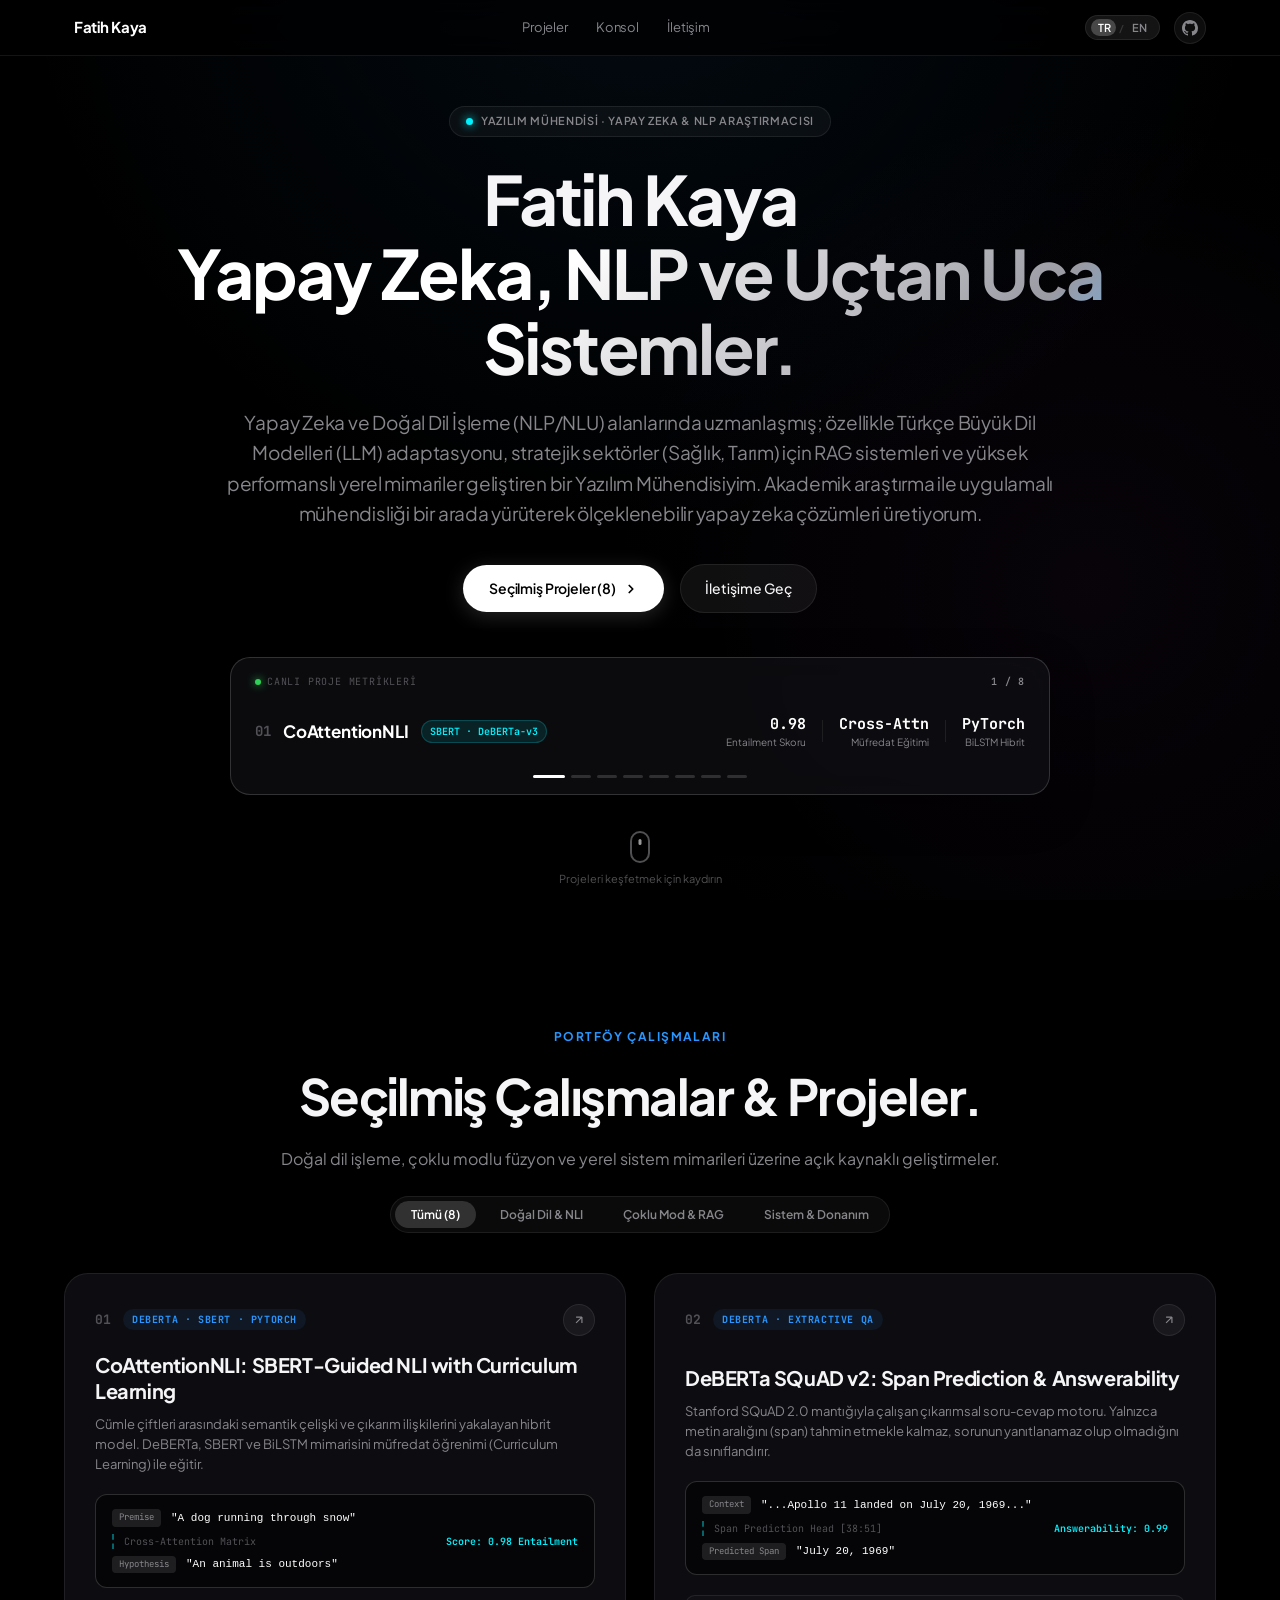
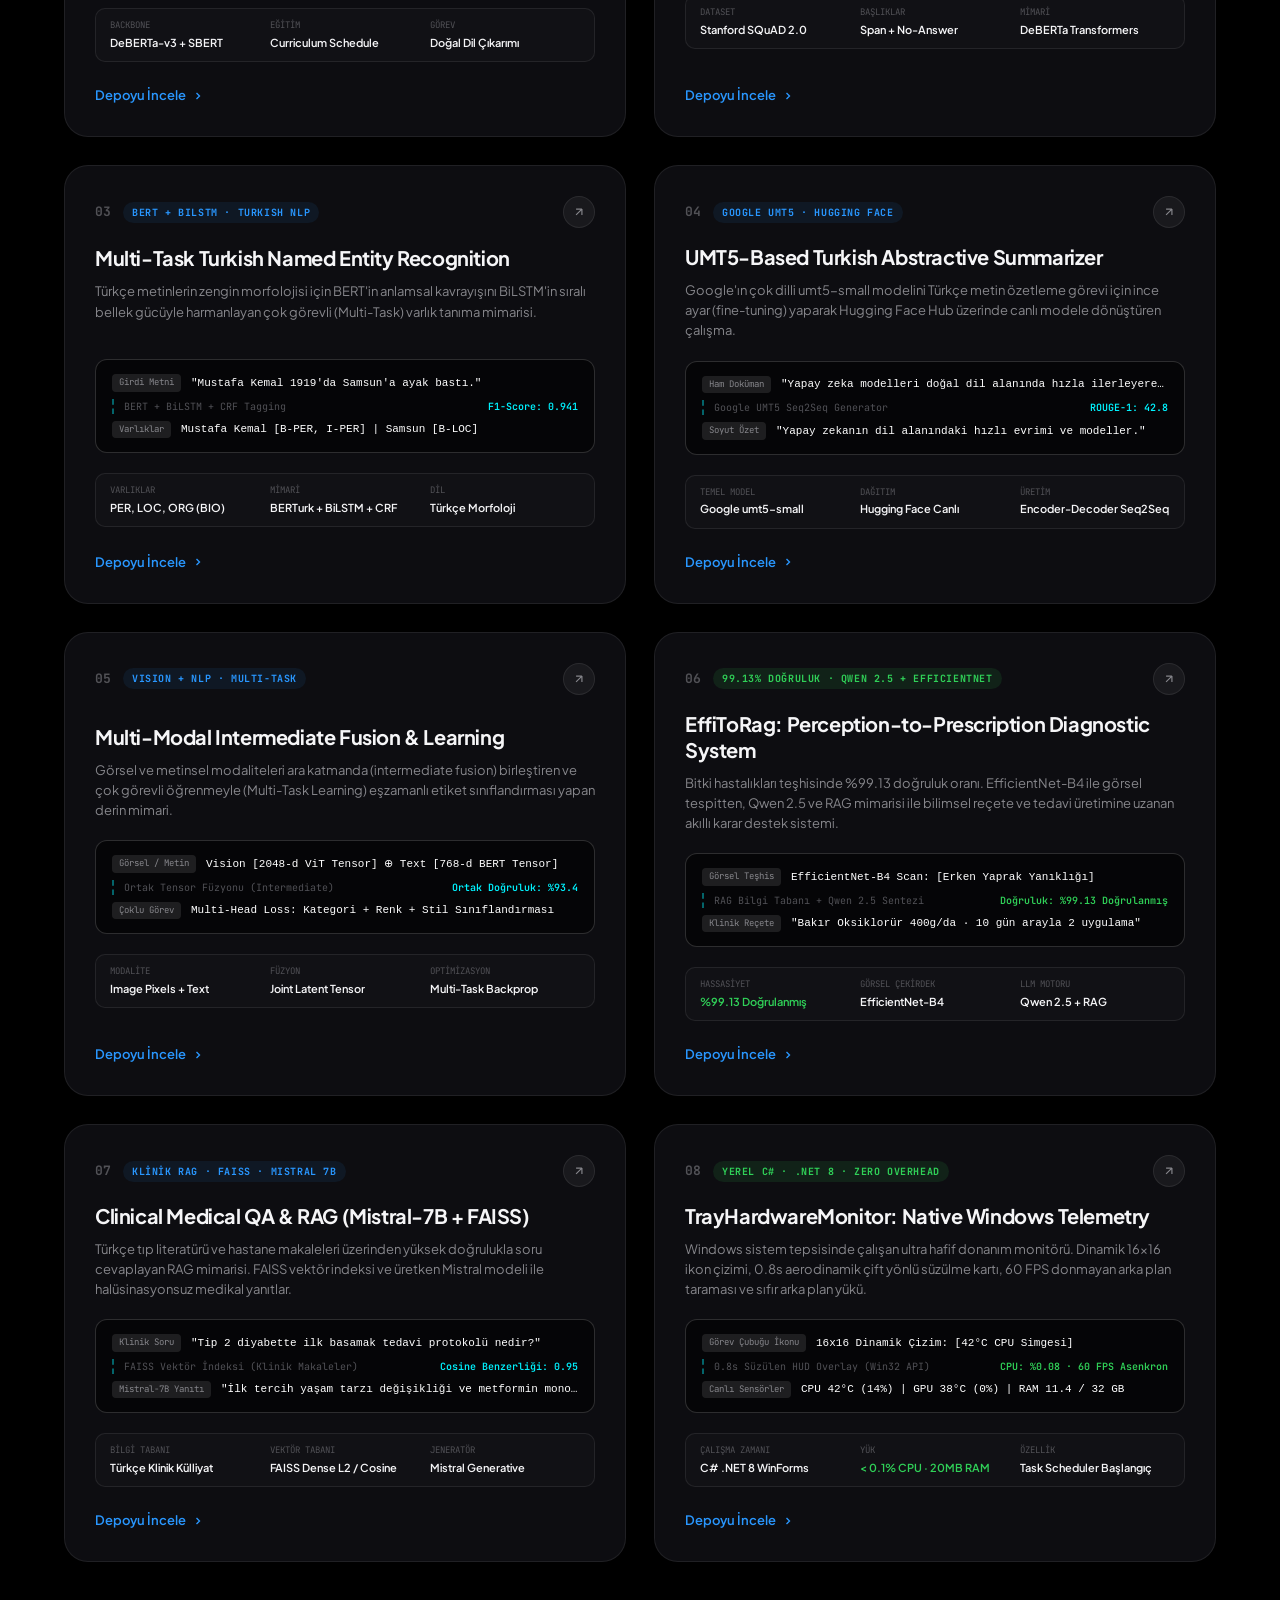
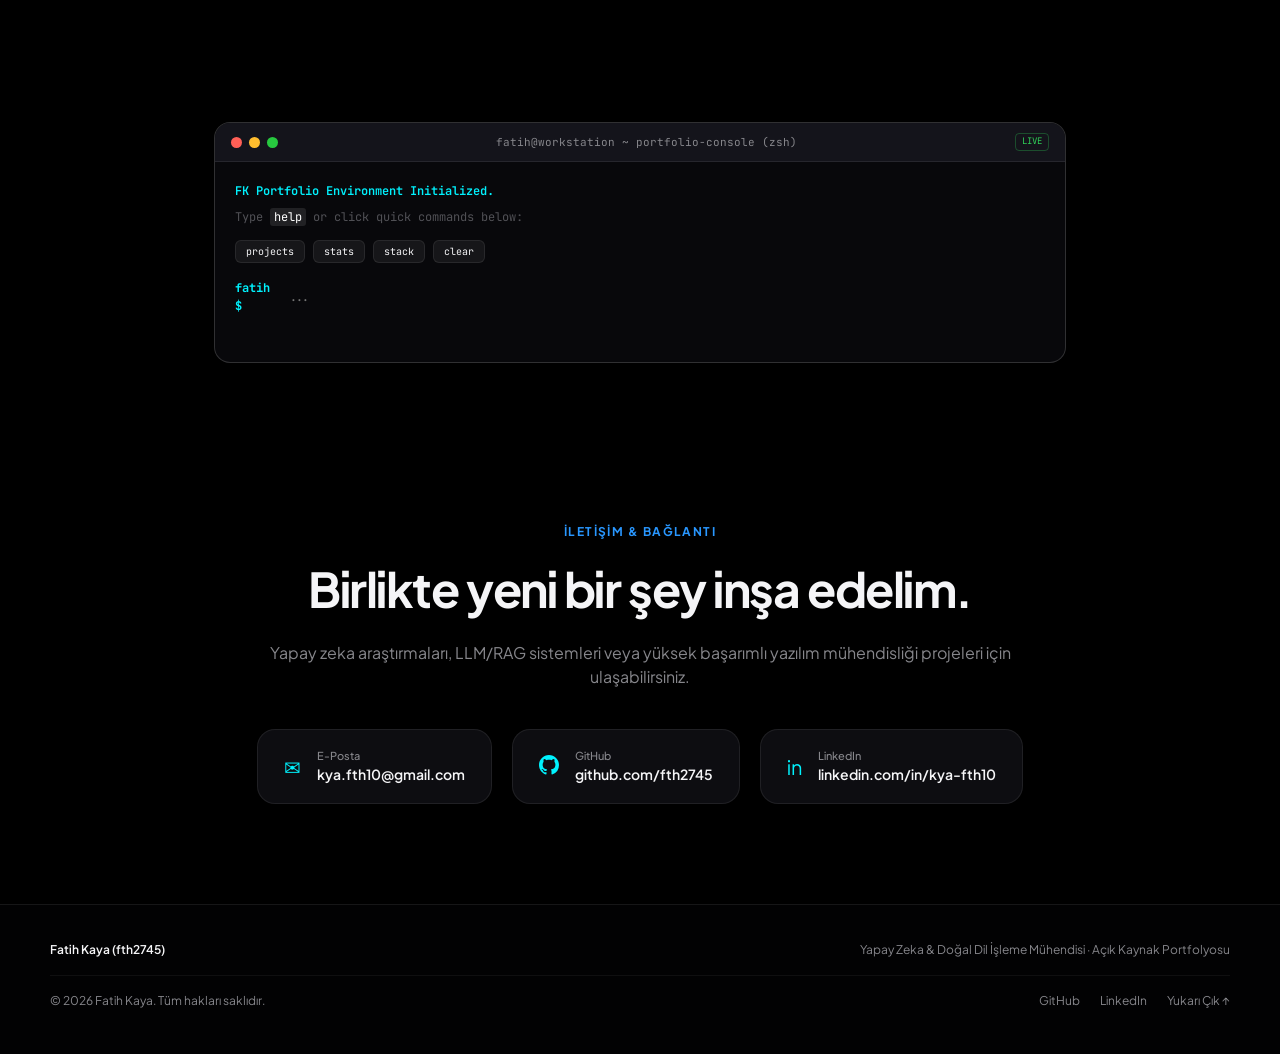
==== index.html @ 244fda17 "Refine portfolio: CV-based biography intro, pure-fade metrics ticker, remove layers and philosophy s" ====
<!DOCTYPE html>
<html lang="tr" data-lang="tr">
<head>
  <meta charset="UTF-8">
  <meta name="viewport" content="width=device-width, initial-scale=1.0">
  <title>Fatih Kaya | AI & NLP Software Engineer</title>
  <meta name="description" content="Personal portfolio of Fatih Kaya (fth2745) - Software Engineer specialized in AI, NLP, LLM adaptation, RAG systems and Native Telemetry.">
  
  <!-- Theming -->
  <meta name="theme-color" content="#000000">
  <meta name="apple-mobile-web-app-capable" content="yes">
  <meta name="apple-mobile-web-app-status-bar-style" content="black-translucent">
  
  <!-- Fonts -->
  <link rel="preconnect" href="https://fonts.googleapis.com">
  <link rel="preconnect" href="https://fonts.gstatic.com" crossorigin>
  <link href="https://fonts.googleapis.com/css2?family=JetBrains+Mono:wght@400;500;600;700&family=Plus+Jakarta+Sans:wght@300;400;500;600;700;800&display=swap" rel="stylesheet">
  
  <!-- Stylesheet -->
  <link rel="stylesheet" href="style.css">
</head>
<body class="apple-dark">

  <!-- Ambient Glow Canvas -->
  <div class="ambient-glow" id="ambientGlow"></div>

  <!-- Global Navigation -->
  <header class="apple-nav" id="mainNav">
    <div class="nav-container">
      <a href="#hero" class="nav-brand" aria-label="Home">
        <!-- Logo Image with graceful text fallback -->
        <img src="logo.png" alt="FK" class="nav-logo" id="navLogo" onerror="this.style.display='none'">
        <span class="brand-name">Fatih Kaya</span>
      </a>

      <nav class="nav-menu" id="navMenu">
        <a href="#projects" class="nav-link" data-tr="Projeler" data-en="Projects">Projeler</a>
        <a href="#terminal" class="nav-link" data-tr="Konsol" data-en="Console">Konsol</a>
        <a href="#contact" class="nav-link" data-tr="İletişim" data-en="Contact">İletişim</a>
      </nav>

      <div class="nav-actions">
        <!-- Language Switcher -->
        <button class="lang-toggle" id="langToggle" aria-label="Dili Değiştir / Switch Language">
          <span class="lang-opt active" data-value="tr">TR</span>
          <span class="lang-divider">/</span>
          <span class="lang-opt" data-value="en">EN</span>
          <span class="lang-pill" id="langPill"></span>
        </button>

        <!-- GitHub Profile Link -->
        <a href="https://github.com/fth2745" target="_blank" rel="noopener noreferrer" class="nav-gh-btn" aria-label="GitHub Profile">
          <svg class="gh-icon" viewBox="0 0 24 24" fill="currentColor">
            <path d="M12 0C5.37 0 0 5.37 0 12c0 5.31 3.435 9.795 8.205 11.385.6.105.825-.255.825-.57 0-.285-.015-1.23-.015-2.235-3.015.555-3.795-.735-4.035-1.41-.135-.345-.72-1.41-1.23-1.695-.42-.225-1.02-.78-.015-.795.945-.015 1.62.87 1.845 1.23 1.08 1.815 2.805 1.305 3.495.99.105-.78.42-1.305.765-1.605-2.67-.3-5.46-1.335-5.46-5.925 0-1.305.465-2.385 1.23-3.225-.12-.3-.54-1.53.12-3.18 0 0 1.005-.315 3.3 1.23.96-.27 1.98-.405 3-.405s2.04.135 3 .405c2.295-1.56 3.3-1.23 3.3-1.23.66 1.65.24 2.88.12 3.18.765.84 1.23 1.905 1.23 3.225 0 4.605-2.805 5.625-5.475 5.925.435.375.81 1.095.81 2.22 0 1.605-.015 2.895-.015 3.3 0 .315.225.69.825.57A12.02 12.02 0 0024 12c0-6.63-5.37-12-12-12z"/>
          </svg>
        </a>
      </div>
    </div>
  </header>

  <!-- Main Content -->
  <main>
    <!-- HERO SECTION (AUTHENTIC PORTFOLIO INTRO FROM CV) -->
    <section class="hero-section" id="hero">
      <div class="hero-container">
        <div class="hero-badge">
          <span class="badge-dot"></span>
          <span class="badge-text" data-tr="YAZILIM MÜHENDİSİ · YAPAY ZEKA & NLP ARAŞTIRMACISI" data-en="SOFTWARE ENGINEER · AI & NLP RESEARCHER">YAZILIM MÜHENDİSİ · YAPAY ZEKA & NLP ARAŞTIRMACISI</span>
        </div>

        <h1 class="hero-title">
          <span class="hero-line" data-tr="Fatih Kaya" data-en="Fatih Kaya">Fatih Kaya</span>
          <span class="hero-line gradient-text" data-tr="Yapay Zeka, NLP ve Uçtan Uca Sistemler." data-en="AI, NLP & End-to-End Systems.">Yapay Zeka, NLP ve Uçtan Uca Sistemler.</span>
        </h1>

        <p class="hero-subtitle" data-tr="Yapay Zeka ve Doğal Dil İşleme (NLP/NLU) alanlarında uzmanlaşmış; özellikle Türkçe Büyük Dil Modelleri (LLM) adaptasyonu, stratejik sektörler (Sağlık, Tarım) için RAG sistemleri ve yüksek performanslı yerel mimariler geliştiren bir Yazılım Mühendisiyim. Akademik araştırma ile uygulamalı mühendisliği bir arada yürüterek ölçeklenebilir yapay zeka çözümleri üretiyorum." data-en="Software Engineer specializing in Artificial Intelligence and Natural Language Processing (NLP/NLU) — with end-to-end expertise in Turkish LLM adaptation, domain-specific RAG systems (Healthcare, Agriculture), and high-performance native software engineering. Bridging academic research and production architectures.">
          Yapay Zeka ve Doğal Dil İşleme (NLP/NLU) alanlarında uzmanlaşmış; özellikle Türkçe Büyük Dil Modelleri (LLM) adaptasyonu, stratejik sektörler (Sağlık, Tarım) için RAG sistemleri ve yüksek performanslı yerel mimariler geliştiren bir Yazılım Mühendisiyim. Akademik araştırma ile uygulamalı mühendisliği bir arada yürüterek ölçeklenebilir yapay zeka çözümleri üretiyorum.
        </p>

        <div class="hero-cta-group">
          <a href="#projects" class="apple-btn-primary" data-tr="Seçilmiş Projeler (8)" data-en="Selected Projects (8)">
            <span>Seçilmiş Projeler (8)</span>
            <svg class="btn-arrow" viewBox="0 0 16 16" fill="none"><path d="M6 12L10 8L6 4" stroke="currentColor" stroke-width="2" stroke-linecap="round" stroke-linejoin="round"/></svg>
          </a>
          <a href="#contact" class="apple-btn-secondary" data-tr="İletişime Geç" data-en="Get in Touch">
            İletişime Geç
          </a>
        </div>

        <!-- DYNAMIC PROJECT METRICS TICKER (PURE FADE-OUT / FADE-IN TRANSITION) -->
        <div class="hero-ticker-wrapper">
          <div class="ticker-header-label">
            <span class="pulse-indicator"></span>
            <span class="ticker-title-text" data-tr="CANLI PROJE METRİKLERİ" data-en="LIVE PROJECT METRICS">CANLI PROJE METRİKLERİ</span>
            <span class="ticker-counter" id="tickerCounter">1 / 8</span>
          </div>

          <div class="hero-ticker-card" id="heroTickerCard">
            <!-- Dynamic slides rendered via JavaScript with pure fade -->
          </div>

          <!-- Ticker Nav Dots -->
          <div class="ticker-nav-dots" id="tickerNavDots">
            <!-- 8 dots synced -->
          </div>
        </div>

        <div class="scroll-indicator">
          <span class="scroll-mouse">
            <span class="scroll-wheel"></span>
          </span>
          <span class="scroll-hint" data-tr="Projeleri keşfetmek için kaydırın" data-en="Scroll to explore projects">Projeleri keşfetmek için kaydırın</span>
        </div>
      </div>
    </section>

    <!-- CURATED PROJECTS SHOWCASE (STANDARDIZED BENTO GRID WITH PREVIEW BOXES) -->
    <section class="projects-section" id="projects">
      <div class="section-header">
        <span class="eyebrow" data-tr="PORTFÖY ÇALIŞMALARI" data-en="PORTFOLIO WORKS">PORTFÖY ÇALIŞMALARI</span>
        <h2 class="section-title" data-tr="Seçilmiş Çalışmalar & Projeler." data-en="Selected Works & Research.">Seçilmiş Çalışmalar & Projeler.</h2>
        <p class="section-desc" data-tr="Doğal dil işleme, çoklu modlu füzyon ve yerel sistem mimarileri üzerine açık kaynaklı geliştirmeler." data-en="Open-source research and engineering across NLP, multimodal fusion, and native systems.">
          Doğal dil işleme, çoklu modlu füzyon ve yerel sistem mimarileri üzerine açık kaynaklı geliştirmeler.
        </p>

        <!-- Category Filters -->
        <div class="project-filters">
          <button class="filter-btn active" data-filter="all" data-tr="Tümü (8)" data-en="All (8)">Tümü (8)</button>
          <button class="filter-btn" data-filter="nlp" data-tr="Doğal Dil & NLI" data-en="NLP & NLI">Doğal Dil & NLI</button>
          <button class="filter-btn" data-filter="multimodal" data-tr="Çoklu Mod & RAG" data-en="Multimodal & RAG">Çoklu Mod & RAG</button>
          <button class="filter-btn" data-filter="systems" data-tr="Sistem & Donanım" data-en="Systems & Hardware">Sistem & Donanım</button>
        </div>
      </div>

      <!-- Uniform 2-Column Bento Grid -->
      <div class="projects-grid" id="projectsGrid">

        <!-- PROJECT 1: CoAttentionNLI -->
        <article class="project-card" data-category="nlp">
          <div class="card-glow"></div>
          <div class="card-top">
            <div class="project-meta">
              <span class="project-index">01</span>
              <span class="project-tag">DEBERTA · SBERT · PYTORCH</span>
            </div>
            <a href="https://github.com/fth2745/NLI-Classification" target="_blank" rel="noopener noreferrer" class="card-gh-link" aria-label="GitHub Repo">
              <svg viewBox="0 0 24 24" fill="none" stroke="currentColor" stroke-width="2"><path d="M7 17L17 7M17 7H7M17 7V17"/></svg>
            </a>
          </div>

          <div class="card-body">
            <h3 class="project-title">CoAttentionNLI: SBERT-Guided NLI with Curriculum Learning</h3>
            <p class="project-summary" data-tr="Cümle çiftleri arasındaki semantik çelişki ve çıkarım ilişkilerini yakalayan hibrit model. DeBERTa, SBERT ve BiLSTM mimarisini müfredat öğrenimi (Curriculum Learning) ile eğitir." data-en="Neural inference system capturing semantic relationships between sentence pairs using hybrid co-attention. Combines DeBERTa, SBERT, and BiLSTM under curriculum learning.">
              Cümle çiftleri arasındaki semantik çelişki ve çıkarım ilişkilerini yakalayan hibrit model. DeBERTa, SBERT ve BiLSTM mimarisini müfredat öğrenimi (Curriculum Learning) ile eğitir.
            </p>

            <!-- Interactive Sample Preview Box -->
            <div class="sample-preview-box">
              <div class="preview-row">
                <span class="p-badge">Premise</span>
                <code class="p-code">"A dog running through snow"</code>
              </div>
              <div class="preview-connection">
                <span class="conn-label">Cross-Attention Matrix</span>
                <span class="conn-score highlight-cyan">Score: 0.98 Entailment</span>
              </div>
              <div class="preview-row">
                <span class="p-badge">Hypothesis</span>
                <code class="p-code">"An animal is outdoors"</code>
              </div>
            </div>

            <div class="card-specs">
              <div class="spec-item"><span class="spec-k">Backbone</span><span class="spec-v">DeBERTa-v3 + SBERT</span></div>
              <div class="spec-item"><span class="spec-k">Eğitim</span><span class="spec-v">Curriculum Schedule</span></div>
              <div class="spec-item"><span class="spec-k">Görev</span><span class="spec-v">Doğal Dil Çıkarımı</span></div>
            </div>
          </div>

          <div class="card-footer">
            <a href="https://github.com/fth2745/NLI-Classification" target="_blank" rel="noopener noreferrer" class="apple-link-btn">
              <span data-tr="Depoyu İncele" data-en="Explore Repository">Depoyu İncele</span>
              <svg viewBox="0 0 16 16" fill="none"><path d="M6 12L10 8L6 4" stroke="currentColor" stroke-width="1.8"/></svg>
            </a>
          </div>
        </article>

        <!-- PROJECT 2: Squad-V2-QA -->
        <article class="project-card" data-category="nlp">
          <div class="card-glow"></div>
          <div class="card-top">
            <div class="project-meta">
              <span class="project-index">02</span>
              <span class="project-tag">DEBERTA · EXTRACTIVE QA</span>
            </div>
            <a href="https://github.com/fth2745/Squad-V2-QA" target="_blank" rel="noopener noreferrer" class="card-gh-link" aria-label="GitHub Repo">
              <svg viewBox="0 0 24 24" fill="none" stroke="currentColor" stroke-width="2"><path d="M7 17L17 7M17 7H7M17 7V17"/></svg>
            </a>
          </div>

          <div class="card-body">
            <h3 class="project-title">DeBERTa SQuAD v2: Span Prediction & Answerability</h3>
            <p class="project-summary" data-tr="Stanford SQuAD 2.0 mantığıyla çalışan çıkarımsal soru-cevap motoru. Yalnızca metin aralığını (span) tahmin etmekle kalmaz, sorunun yanıtlanamaz olup olmadığını da sınıflandırır." data-en="Transformer-based extractive question answering adopting SQuAD v2 logic: dual-head joint prediction of text spans and question answerability.">
              Stanford SQuAD 2.0 mantığıyla çalışan çıkarımsal soru-cevap motoru. Yalnızca metin aralığını (span) tahmin etmekle kalmaz, sorunun yanıtlanamaz olup olmadığını da sınıflandırır.
            </p>

            <!-- Interactive Sample Preview Box -->
            <div class="sample-preview-box">
              <div class="preview-row">
                <span class="p-badge">Context</span>
                <code class="p-code">"...Apollo 11 landed on July 20, 1969..."</code>
              </div>
              <div class="preview-connection">
                <span class="conn-label">Span Prediction Head [38:51]</span>
                <span class="conn-score highlight-cyan">Answerability: 0.99</span>
              </div>
              <div class="preview-row">
                <span class="p-badge">Predicted Span</span>
                <code class="p-code">"July 20, 1969"</code>
              </div>
            </div>

            <div class="card-specs">
              <div class="spec-item"><span class="spec-k">Dataset</span><span class="spec-v">Stanford SQuAD 2.0</span></div>
              <div class="spec-item"><span class="spec-k">Başlıklar</span><span class="spec-v">Span + No-Answer</span></div>
              <div class="spec-item"><span class="spec-k">Mimari</span><span class="spec-v">DeBERTa Transformers</span></div>
            </div>
          </div>

          <div class="card-footer">
            <a href="https://github.com/fth2745/Squad-V2-QA" target="_blank" rel="noopener noreferrer" class="apple-link-btn">
              <span data-tr="Depoyu İncele" data-en="Explore Repository">Depoyu İncele</span>
              <svg viewBox="0 0 16 16" fill="none"><path d="M6 12L10 8L6 4" stroke="currentColor" stroke-width="1.8"/></svg>
            </a>
          </div>
        </article>

        <!-- PROJECT 3: Turkish-NER -->
        <article class="project-card" data-category="nlp">
          <div class="card-glow"></div>
          <div class="card-top">
            <div class="project-meta">
              <span class="project-index">03</span>
              <span class="project-tag">BERT + BILSTM · TURKISH NLP</span>
            </div>
            <a href="https://github.com/fth2745/Turkish-NER" target="_blank" rel="noopener noreferrer" class="card-gh-link" aria-label="GitHub Repo">
              <svg viewBox="0 0 24 24" fill="none" stroke="currentColor" stroke-width="2"><path d="M7 17L17 7M17 7H7M17 7V17"/></svg>
            </a>
          </div>

          <div class="card-body">
            <h3 class="project-title">Multi-Task Turkish Named Entity Recognition</h3>
            <p class="project-summary" data-tr="Türkçe metinlerin zengin morfolojisi için BERT'in anlamsal kavrayışını BiLSTM'in sıralı bellek gücüyle harmanlayan çok görevli (Multi-Task) varlık tanıma mimarisi." data-en="Multi-task Turkish NER framework uniting deep BERT contextual representations with bidirectional LSTM sequential modeling for agglutinative morphology.">
              Türkçe metinlerin zengin morfolojisi için BERT'in anlamsal kavrayışını BiLSTM'in sıralı bellek gücüyle harmanlayan çok görevli (Multi-Task) varlık tanıma mimarisi.
            </p>

            <!-- Interactive Sample Preview Box -->
            <div class="sample-preview-box">
              <div class="preview-row">
                <span class="p-badge">Girdi Metni</span>
                <code class="p-code">"Mustafa Kemal 1919'da Samsun'a ayak bastı."</code>
              </div>
              <div class="preview-connection">
                <span class="conn-label">BERT + BiLSTM + CRF Tagging</span>
                <span class="conn-score highlight-cyan">F1-Score: 0.941</span>
              </div>
              <div class="preview-row">
                <span class="p-badge">Varlıklar</span>
                <code class="p-code">Mustafa Kemal [B-PER, I-PER] | Samsun [B-LOC]</code>
              </div>
            </div>

            <div class="card-specs">
              <div class="spec-item"><span class="spec-k">Varlıklar</span><span class="spec-v">PER, LOC, ORG (BIO)</span></div>
              <div class="spec-item"><span class="spec-k">Mimari</span><span class="spec-v">BERTurk + BiLSTM + CRF</span></div>
              <div class="spec-item"><span class="spec-k">Dil</span><span class="spec-v">Türkçe Morfoloji</span></div>
            </div>
          </div>

          <div class="card-footer">
            <a href="https://github.com/fth2745/Turkish-NER" target="_blank" rel="noopener noreferrer" class="apple-link-btn">
              <span data-tr="Depoyu İncele" data-en="Explore Repository">Depoyu İncele</span>
              <svg viewBox="0 0 16 16" fill="none"><path d="M6 12L10 8L6 4" stroke="currentColor" stroke-width="1.8"/></svg>
            </a>
          </div>
        </article>

        <!-- PROJECT 4: TSummarized-Finish -->
        <article class="project-card" data-category="nlp">
          <div class="card-glow"></div>
          <div class="card-top">
            <div class="project-meta">
              <span class="project-index">04</span>
              <span class="project-tag">GOOGLE UMT5 · HUGGING FACE</span>
            </div>
            <a href="https://github.com/fth2745/TSummarized-Finish" target="_blank" rel="noopener noreferrer" class="card-gh-link" aria-label="GitHub Repo">
              <svg viewBox="0 0 24 24" fill="none" stroke="currentColor" stroke-width="2"><path d="M7 17L17 7M17 7H7M17 7V17"/></svg>
            </a>
          </div>

          <div class="card-body">
            <h3 class="project-title">UMT5-Based Turkish Abstractive Summarizer</h3>
            <p class="project-summary" data-tr="Google'ın çok dilli umt5-small modelini Türkçe metin özetleme görevi için ince ayar (fine-tuning) yaparak Hugging Face Hub üzerinde canlı modele dönüştüren çalışma." data-en="Abstractive text summarization system built on Google's multilingual UMT5-small, fine-tuned specifically on Turkish datasets and deployed on Hugging Face Hub.">
              Google'ın çok dilli umt5-small modelini Türkçe metin özetleme görevi için ince ayar (fine-tuning) yaparak Hugging Face Hub üzerinde canlı modele dönüştüren çalışma.
            </p>

            <!-- Interactive Sample Preview Box -->
            <div class="sample-preview-box">
              <div class="preview-row">
                <span class="p-badge">Ham Doküman</span>
                <code class="p-code">"Yapay zeka modelleri doğal dil alanında hızla ilerleyerek..."</code>
              </div>
              <div class="preview-connection">
                <span class="conn-label">Google UMT5 Seq2Seq Generator</span>
                <span class="conn-score highlight-cyan">ROUGE-1: 42.8</span>
              </div>
              <div class="preview-row">
                <span class="p-badge">Soyut Özet</span>
                <code class="p-code">"Yapay zekanın dil alanındaki hızlı evrimi ve modeller."</code>
              </div>
            </div>

            <div class="card-specs">
              <div class="spec-item"><span class="spec-k">Temel Model</span><span class="spec-v">Google umt5-small</span></div>
              <div class="spec-item"><span class="spec-k">Dağıtım</span><span class="spec-v">Hugging Face Canlı</span></div>
              <div class="spec-item"><span class="spec-k">Üretim</span><span class="spec-v">Encoder-Decoder Seq2Seq</span></div>
            </div>
          </div>

          <div class="card-footer">
            <a href="https://github.com/fth2745/TSummarized-Finish" target="_blank" rel="noopener noreferrer" class="apple-link-btn">
              <span data-tr="Depoyu İncele" data-en="Explore Repository">Depoyu İncele</span>
              <svg viewBox="0 0 16 16" fill="none"><path d="M6 12L10 8L6 4" stroke="currentColor" stroke-width="1.8"/></svg>
            </a>
          </div>
        </article>

        <!-- PROJECT 5: Multi-Modal-Fusion -->
        <article class="project-card" data-category="multimodal">
          <div class="card-glow"></div>
          <div class="card-top">
            <div class="project-meta">
              <span class="project-index">05</span>
              <span class="project-tag">VISION + NLP · MULTI-TASK</span>
            </div>
            <a href="https://github.com/fth2745/Multi-Modal-Fusion" target="_blank" rel="noopener noreferrer" class="card-gh-link" aria-label="GitHub Repo">
              <svg viewBox="0 0 24 24" fill="none" stroke="currentColor" stroke-width="2"><path d="M7 17L17 7M17 7H7M17 7V17"/></svg>
            </a>
          </div>

          <div class="card-body">
            <h3 class="project-title">Multi-Modal Intermediate Fusion & Learning</h3>
            <p class="project-summary" data-tr="Görsel ve metinsel modaliteleri ara katmanda (intermediate fusion) birleştiren ve çok görevli öğrenmeyle (Multi-Task Learning) eşzamanlı etiket sınıflandırması yapan derin mimari." data-en="Deep multimodal framework fusing visual and textual representations at an intermediate layer, achieving joint classification across disparate metadata fields.">
              Görsel ve metinsel modaliteleri ara katmanda (intermediate fusion) birleştiren ve çok görevli öğrenmeyle (Multi-Task Learning) eşzamanlı etiket sınıflandırması yapan derin mimari.
            </p>

            <!-- Interactive Sample Preview Box -->
            <div class="sample-preview-box">
              <div class="preview-row">
                <span class="p-badge">Görsel / Metin</span>
                <code class="p-code">Vision [2048-d ViT Tensor] ⊕ Text [768-d BERT Tensor]</code>
              </div>
              <div class="preview-connection">
                <span class="conn-label">Ortak Tensor Füzyonu (Intermediate)</span>
                <span class="conn-score highlight-cyan">Ortak Doğruluk: %93.4</span>
              </div>
              <div class="preview-row">
                <span class="p-badge">Çoklu Görev</span>
                <code class="p-code">Multi-Head Loss: Kategori + Renk + Stil Sınıflandırması</code>
              </div>
            </div>

            <div class="card-specs">
              <div class="spec-item"><span class="spec-k">Modalite</span><span class="spec-v">Image Pixels + Text</span></div>
              <div class="spec-item"><span class="spec-k">Füzyon</span><span class="spec-v">Joint Latent Tensor</span></div>
              <div class="spec-item"><span class="spec-k">Optimizasyon</span><span class="spec-v">Multi-Task Backprop</span></div>
            </div>
          </div>

          <div class="card-footer">
            <a href="https://github.com/fth2745/Multi-Modal-Fusion" target="_blank" rel="noopener noreferrer" class="apple-link-btn">
              <span data-tr="Depoyu İncele" data-en="Explore Repository">Depoyu İncele</span>
              <svg viewBox="0 0 16 16" fill="none"><path d="M6 12L10 8L6 4" stroke="currentColor" stroke-width="1.8"/></svg>
            </a>
          </div>
        </article>

        <!-- PROJECT 6: EffiToRag -->
        <article class="project-card" data-category="multimodal">
          <div class="card-glow"></div>
          <div class="card-top">
            <div class="project-meta">
              <span class="project-index">06</span>
              <span class="project-tag highlight-green-tag">99.13% DOĞRULUK · QWEN 2.5 + EFFICIENTNET</span>
            </div>
            <a href="https://github.com/fth2745/EffiToRag" target="_blank" rel="noopener noreferrer" class="card-gh-link" aria-label="GitHub Repo">
              <svg viewBox="0 0 24 24" fill="none" stroke="currentColor" stroke-width="2"><path d="M7 17L17 7M17 7H7M17 7V17"/></svg>
            </a>
          </div>

          <div class="card-body">
            <h3 class="project-title">EffiToRag: Perception-to-Prescription Diagnostic System</h3>
            <p class="project-summary" data-tr="Bitki hastalıkları teşhisinde %99.13 doğruluk oranı. EfficientNet-B4 ile görsel tespitten, Qwen 2.5 ve RAG mimarisi ile bilimsel reçete ve tedavi üretimine uzanan akıllı karar destek sistemi." data-en="An end-to-end intelligent decision support system achieving 99.13% diagnostic precision. Bridges EfficientNet-B4 visual diagnostics with Qwen 2.5 RAG treatment synthesis.">
              Bitki hastalıkları teşhisinde %99.13 doğruluk oranı. EfficientNet-B4 ile görsel tespitten, Qwen 2.5 ve RAG mimarisi ile bilimsel reçete ve tedavi üretimine uzanan akıllı karar destek sistemi.
            </p>

            <!-- Interactive Sample Preview Box -->
            <div class="sample-preview-box">
              <div class="preview-row">
                <span class="p-badge">Görsel Teşhis</span>
                <code class="p-code">EfficientNet-B4 Scan: [Erken Yaprak Yanıklığı]</code>
              </div>
              <div class="preview-connection">
                <span class="conn-label">RAG Bilgi Tabanı + Qwen 2.5 Sentezi</span>
                <span class="conn-score highlight-green">Doğruluk: %99.13 Doğrulanmış</span>
              </div>
              <div class="preview-row">
                <span class="p-badge">Klinik Reçete</span>
                <code class="p-code">"Bakır Oksiklorür 400g/da · 10 gün arayla 2 uygulama"</code>
              </div>
            </div>

            <div class="card-specs">
              <div class="spec-item"><span class="spec-k">Hassasiyet</span><span class="spec-v highlight-green">%99.13 Doğrulanmış</span></div>
              <div class="spec-item"><span class="spec-k">Görsel Çekirdek</span><span class="spec-v">EfficientNet-B4</span></div>
              <div class="spec-item"><span class="spec-k">LLM Motoru</span><span class="spec-v">Qwen 2.5 + RAG</span></div>
            </div>
          </div>

          <div class="card-footer">
            <a href="https://github.com/fth2745/EffiToRag" target="_blank" rel="noopener noreferrer" class="apple-link-btn">
              <span data-tr="Depoyu İncele" data-en="Explore Repository">Depoyu İncele</span>
              <svg viewBox="0 0 16 16" fill="none"><path d="M6 12L10 8L6 4" stroke="currentColor" stroke-width="1.8"/></svg>
            </a>
          </div>
        </article>

        <!-- PROJECT 7: Turkish Medical QA & RAG -->
        <article class="project-card" data-category="multimodal">
          <div class="card-glow"></div>
          <div class="card-top">
            <div class="project-meta">
              <span class="project-index">07</span>
              <span class="project-tag">KLİNİK RAG · FAISS · MISTRAL 7B</span>
            </div>
            <a href="https://github.com/fth2745/Turkish-Hospital-Medicals-Articles-With-RAG-Mistral-7B" target="_blank" rel="noopener noreferrer" class="card-gh-link" aria-label="GitHub Repo">
              <svg viewBox="0 0 24 24" fill="none" stroke="currentColor" stroke-width="2"><path d="M7 17L17 7M17 7H7M17 7V17"/></svg>
            </a>
          </div>

          <div class="card-body">
            <h3 class="project-title">Clinical Medical QA & RAG (Mistral-7B + FAISS)</h3>
            <p class="project-summary" data-tr="Türkçe tıp literatürü ve hastane makaleleri üzerinden yüksek doğrulukla soru cevaplayan RAG mimarisi. FAISS vektör indeksi ve üretken Mistral modeli ile halüsinasyonsuz medikal yanıtlar." data-en="Turkish clinical QA chatbot powered by Retrieval-Augmented Generation. Combines FAISS dense indexing across medical corpora with Mistral generative reasoning.">
              Türkçe tıp literatürü ve hastane makaleleri üzerinden yüksek doğrulukla soru cevaplayan RAG mimarisi. FAISS vektör indeksi ve üretken Mistral modeli ile halüsinasyonsuz medikal yanıtlar.
            </p>

            <!-- Interactive Sample Preview Box -->
            <div class="sample-preview-box">
              <div class="preview-row">
                <span class="p-badge">Klinik Soru</span>
                <code class="p-code">"Tip 2 diyabette ilk basamak tedavi protokolü nedir?"</code>
              </div>
              <div class="preview-connection">
                <span class="conn-label">FAISS Vektör İndeksi (Klinik Makaleler)</span>
                <span class="conn-score highlight-cyan">Cosine Benzerliği: 0.95</span>
              </div>
              <div class="preview-row">
                <span class="p-badge">Mistral-7B Yanıtı</span>
                <code class="p-code">"İlk tercih yaşam tarzı değişikliği ve metformin monoterapisidir."</code>
              </div>
            </div>

            <div class="card-specs">
              <div class="spec-item"><span class="spec-k">Bilgi Tabanı</span><span class="spec-v">Türkçe Klinik Külliyat</span></div>
              <div class="spec-item"><span class="spec-k">Vektör Tabanı</span><span class="spec-v">FAISS Dense L2 / Cosine</span></div>
              <div class="spec-item"><span class="spec-k">Jeneratör</span><span class="spec-v">Mistral Generative</span></div>
            </div>
          </div>

          <div class="card-footer">
            <a href="https://github.com/fth2745/Turkish-Hospital-Medicals-Articles-With-RAG-Mistral-7B" target="_blank" rel="noopener noreferrer" class="apple-link-btn">
              <span data-tr="Depoyu İncele" data-en="Explore Repository">Depoyu İncele</span>
              <svg viewBox="0 0 16 16" fill="none"><path d="M6 12L10 8L6 4" stroke="currentColor" stroke-width="1.8"/></svg>
            </a>
          </div>
        </article>

        <!-- PROJECT 8: TrayHardwareMonitor -->
        <article class="project-card" data-category="systems">
          <div class="card-glow"></div>
          <div class="card-top">
            <div class="project-meta">
              <span class="project-index">08</span>
              <span class="project-tag highlight-green-tag">YEREL C# · .NET 8 · ZERO OVERHEAD</span>
            </div>
            <a href="https://github.com/fth2745/TrayHardwareMonitor" target="_blank" rel="noopener noreferrer" class="card-gh-link" aria-label="GitHub Repo">
              <svg viewBox="0 0 24 24" fill="none" stroke="currentColor" stroke-width="2"><path d="M7 17L17 7M17 7H7M17 7V17"/></svg>
            </a>
          </div>

          <div class="card-body">
            <h3 class="project-title">TrayHardwareMonitor: Native Windows Telemetry</h3>
            <p class="project-summary" data-tr="Windows sistem tepsisinde çalışan ultra hafif donanım monitörü. Dinamik 16x16 ikon çizimi, 0.8s aerodinamik çift yönlü süzülme kartı, 60 FPS donmayan arka plan taraması ve sıfır arka plan yükü." data-en="Ultra-lightweight Windows system tray hardware monitor. Features dynamic tray icon graphics, 0.8s aerodynamic fade-in/out HUD card, 60 FPS asynchronous sensor scans and sub-0.1% CPU usage.">
              Windows sistem tepsisinde çalışan ultra hafif donanım monitörü. Dinamik 16x16 ikon çizimi, 0.8s aerodinamik çift yönlü süzülme kartı, 60 FPS donmayan arka plan taraması ve sıfır arka plan yükü.
            </p>

            <!-- Interactive Sample Preview Box -->
            <div class="sample-preview-box">
              <div class="preview-row">
                <span class="p-badge">Görev Çubuğu İkonu</span>
                <code class="p-code">16x16 Dinamik Çizim: [42°C CPU Simgesi]</code>
              </div>
              <div class="preview-connection">
                <span class="conn-label">0.8s Süzülen HUD Overlay (Win32 API)</span>
                <span class="conn-score highlight-green">CPU: %0.08 · 60 FPS Asenkron</span>
              </div>
              <div class="preview-row">
                <span class="p-badge">Canlı Sensörler</span>
                <code class="p-code">CPU 42°C (14%) | GPU 38°C (0%) | RAM 11.4 / 32 GB</code>
              </div>
            </div>

            <div class="card-specs">
              <div class="spec-item"><span class="spec-k">Çalışma Zamanı</span><span class="spec-v">C# .NET 8 WinForms</span></div>
              <div class="spec-item"><span class="spec-k">Yük</span><span class="spec-v highlight-green">&lt; 0.1% CPU · 20MB RAM</span></div>
              <div class="spec-item"><span class="spec-k">Özellik</span><span class="spec-v">Task Scheduler Başlangıç</span></div>
            </div>
          </div>

          <div class="card-footer">
            <a href="https://github.com/fth2745/TrayHardwareMonitor" target="_blank" rel="noopener noreferrer" class="apple-link-btn">
              <span data-tr="Depoyu İncele" data-en="Explore Repository">Depoyu İncele</span>
              <svg viewBox="0 0 16 16" fill="none"><path d="M6 12L10 8L6 4" stroke="currentColor" stroke-width="1.8"/></svg>
            </a>
          </div>
        </article>

      </div>
    </section>

    <!-- INTERACTIVE TERMINAL / CONSOLE -->
    <section class="terminal-section" id="terminal">
      <div class="terminal-container">
        <div class="terminal-window">
          <div class="terminal-bar">
            <div class="traffic-lights">
              <span class="t-dot close"></span>
              <span class="t-dot min"></span>
              <span class="t-dot max"></span>
            </div>
            <span class="terminal-title">fatih@workstation ~ portfolio-console (zsh)</span>
            <div class="terminal-status">LIVE</div>
          </div>
          <div class="terminal-body" id="termBody">
            <div class="term-line output">
              <span class="accent-cyan">FK Portfolio Environment Initialized.</span>
            </div>
            <div class="term-line output">
              <span class="muted">Type </span><span class="cmd-highlight">help</span><span class="muted"> or click quick commands below:</span>
            </div>
            <div class="term-quick-bar">
              <button class="t-pill" data-run="projects">projects</button>
              <button class="t-pill" data-run="stats">stats</button>
              <button class="t-pill" data-run="stack">stack</button>
              <button class="t-pill" data-run="clear">clear</button>
            </div>
            <div class="term-input-row">
              <span class="term-prompt">fatih $</span>
              <input type="text" id="termInput" placeholder="..." autocomplete="off" spellcheck="false">
            </div>
          </div>
        </div>
      </div>
    </section>

    <!-- CONNECT / FOOTER -->
    <section class="contact-section" id="contact">
      <div class="contact-container">
        <span class="eyebrow" data-tr="İLETİŞİM & BAĞLANTI" data-en="CONNECT">İLETİŞİM & BAĞLANTI</span>
        <h2 class="contact-title" data-tr="Birlikte yeni bir şey inşa edelim." data-en="Let's build something extraordinary.">Birlikte yeni bir şey inşa edelim.</h2>
        <p class="contact-sub" data-tr="Yapay zeka araştırmaları, LLM/RAG sistemleri veya yüksek başarımlı yazılım mühendisliği projeleri için ulaşabilirsiniz." data-en="Available for deep learning research collaborations, LLM/RAG pipelines, and high-performance software engineering.">
          Yapay zeka araştırmaları, LLM/RAG sistemleri veya yüksek başarımlı yazılım mühendisliği projeleri için ulaşabilirsiniz.
        </p>

        <div class="contact-cards">
          <a href="mailto:kya.fth10@gmail.com" class="c-card">
            <div class="c-icon">✉</div>
            <div class="c-meta">
              <span class="c-label" data-tr="E-Posta" data-en="Email">E-Posta</span>
              <span class="c-val">kya.fth10@gmail.com</span>
            </div>
          </a>

          <a href="https://github.com/fth2745" target="_blank" rel="noopener noreferrer" class="c-card">
            <div class="c-icon">
              <svg viewBox="0 0 24 24" fill="currentColor" width="20" height="20">
                <path d="M12 0C5.37 0 0 5.37 0 12c0 5.31 3.435 9.795 8.205 11.385.6.105.825-.255.825-.57 0-.285-.015-1.23-.015-2.235-3.015.555-3.795-.735-4.035-1.41-.135-.345-.72-1.41-1.23-1.695-.42-.225-1.02-.78-.015-.795.945-.015 1.62.87 1.845 1.23 1.08 1.815 2.805 1.305 3.495.99.105-.78.42-1.305.765-1.605-2.67-.3-5.46-1.335-5.46-5.925 0-1.305.465-2.385 1.23-3.225-.12-.3-.54-1.53.12-3.18 0 0 1.005-.315 3.3 1.23.96-.27 1.98-.405 3-.405s2.04.135 3 .405c2.295-1.56 3.3-1.23 3.3-1.23.66 1.65.24 2.88.12 3.18.765.84 1.23 1.905 1.23 3.225 0 4.605-2.805 5.625-5.475 5.925.435.375.81 1.095.81 2.22 0 1.605-.015 2.895-.015 3.3 0 .315.225.69.825.57A12.02 12.02 0 0024 12c0-6.63-5.37-12-12-12z"/>
              </svg>
            </div>
            <div class="c-meta">
              <span class="c-label">GitHub</span>
              <span class="c-val">github.com/fth2745</span>
            </div>
          </a>

          <a href="https://linkedin.com/in/kya-fth10" target="_blank" rel="noopener noreferrer" class="c-card">
            <div class="c-icon">in</div>
            <div class="c-meta">
              <span class="c-label">LinkedIn</span>
              <span class="c-val">linkedin.com/in/kya-fth10</span>
            </div>
          </a>
        </div>
      </div>
    </section>
  </main>

  <!-- Global Footer -->
  <footer class="apple-footer">
    <div class="footer-container">
      <div class="footer-top">
        <span class="footer-brand">Fatih Kaya (fth2745)</span>
        <span class="footer-copy">Yapay Zeka & Doğal Dil İşleme Mühendisi · Açık Kaynak Portfolyosu</span>
      </div>
      <div class="footer-bottom">
        <span class="footer-rights">© 2026 Fatih Kaya. Tüm hakları saklıdır.</span>
        <div class="footer-links">
          <a href="https://github.com/fth2745" target="_blank" rel="noopener noreferrer">GitHub</a>
          <a href="https://linkedin.com/in/kya-fth10" target="_blank" rel="noopener noreferrer">LinkedIn</a>
          <a href="#hero">Yukarı Çık ↑</a>
        </div>
      </div>
    </div>
  </footer>

  <!-- Scripts -->
  <script src="app.js"></script>
</body>
</html>
---- style.css ----
/* ==========================================================================
   FATİH KAYA · PERSONAL PORTFOLIO DESIGN SYSTEM
   Clean · Poised · Pure Fade Metrics Ticker · Uniform Bento Grid
   ========================================================================== */

:root {
  --apple-black: #000000;
  --apple-bg-base: #050507;
  --apple-surface-1: #0d0d11;
  --apple-surface-2: #141418;
  --apple-surface-3: #1c1c22;
  
  --apple-border: rgba(255, 255, 255, 0.08);
  --apple-border-light: rgba(255, 255, 255, 0.16);
  --apple-border-hover: rgba(255, 255, 255, 0.28);
  
  --apple-text-primary: #f5f5f7;
  --apple-text-secondary: #86868b;
  --apple-text-tertiary: #515156;
  
  --apple-blue: #2997ff;
  --apple-cyan: #00f2fe;
  --apple-purple: #bf5af2;
  --apple-green: #30d158;
  --apple-amber: #ffd60a;
  
  --font-sf: -apple-system, BlinkMacSystemFont, "SF Pro Display", "SF Pro Text", "Plus Jakarta Sans", sans-serif;
  --font-mono: "JetBrains Mono", "SF Mono", Menlo, Consolas, monospace;
  
  --nav-height: 56px;
  --ease-apple: cubic-bezier(0.16, 1, 0.3, 1);
}

/* Base Reset & Core Setup */
*, *::before, *::after {
  box-sizing: border-box;
  margin: 0;
  padding: 0;
}

html {
  font-family: var(--font-sf);
  background-color: var(--apple-black);
  color: var(--apple-text-primary);
  scroll-behavior: smooth;
  -webkit-font-smoothing: antialiased;
  -moz-osx-font-smoothing: grayscale;
  text-rendering: optimizeLegibility;
  overflow-x: hidden;
}

body.apple-dark {
  background-color: var(--apple-black);
  color: var(--apple-text-primary);
  line-height: 1.5;
  overflow-x: hidden;
  position: relative;
}

/* Ambient Radial Glow */
.ambient-glow {
  position: fixed;
  top: 0;
  left: 0;
  width: 100vw;
  height: 100vh;
  pointer-events: none;
  z-index: 0;
  background: 
    radial-gradient(circle 900px at 50% -10%, rgba(41, 151, 255, 0.07), transparent 70%),
    radial-gradient(circle 700px at 85% 65%, rgba(191, 90, 242, 0.04), transparent 70%);
}

/* ==========================================================================
   NAVIGATION BAR
   ========================================================================== */
.apple-nav {
  position: fixed;
  top: 0;
  left: 0;
  width: 100%;
  height: var(--nav-height);
  z-index: 1000;
  background: rgba(0, 0, 0, 0.75);
  backdrop-filter: saturate(180%) blur(20px);
  -webkit-backdrop-filter: saturate(180%) blur(20px);
  border-bottom: 1px solid var(--apple-border);
  transition: background 0.3s ease, border-color 0.3s ease;
}

.apple-nav.scrolled {
  background: rgba(0, 0, 0, 0.90);
  border-bottom-color: rgba(255, 255, 255, 0.12);
}

.nav-container {
  max-width: 1180px;
  height: 100%;
  margin: 0 auto;
  padding: 0 24px;
  display: flex;
  align-items: center;
  justify-content: space-between;
}

.nav-brand {
  display: flex;
  align-items: center;
  gap: 10px;
  color: var(--apple-text-primary);
  text-decoration: none;
  font-size: 15px;
  font-weight: 600;
  letter-spacing: -0.01em;
  transition: opacity 0.2s ease;
}

.nav-brand:hover {
  opacity: 0.8;
}

.nav-logo {
  height: 26px;
  width: auto;
  object-fit: contain;
  border-radius: 4px;
}

.brand-name {
  color: #ffffff;
  font-weight: 700;
  letter-spacing: -0.02em;
}

.nav-menu {
  display: flex;
  align-items: center;
  gap: 28px;
}

.nav-link {
  color: var(--apple-text-secondary);
  text-decoration: none;
  font-size: 13px;
  font-weight: 400;
  letter-spacing: -0.01em;
  transition: color 0.2s ease;
}

.nav-link:hover {
  color: var(--apple-text-primary);
}

.nav-actions {
  display: flex;
  align-items: center;
  gap: 14px;
}

/* Language Toggle Pill */
.lang-toggle {
  position: relative;
  display: inline-flex;
  align-items: center;
  gap: 2px;
  background: rgba(255, 255, 255, 0.08);
  border: 1px solid var(--apple-border);
  border-radius: 980px;
  padding: 3px 6px;
  cursor: pointer;
  outline: none;
  font-family: var(--font-sf);
  font-size: 11px;
  font-weight: 600;
  color: var(--apple-text-secondary);
  transition: all 0.2s ease;
}

.lang-toggle:hover {
  background: rgba(255, 255, 255, 0.12);
  border-color: var(--apple-border-light);
}

.lang-opt {
  padding: 2px 6px;
  border-radius: 980px;
  transition: color 0.2s ease;
  position: relative;
  z-index: 2;
}

.lang-opt.active {
  color: #ffffff;
}

.lang-divider {
  opacity: 0.3;
  font-size: 10px;
}

.lang-pill {
  position: absolute;
  top: 3px;
  left: 5px;
  width: 25px;
  height: calc(100% - 6px);
  background: rgba(255, 255, 255, 0.22);
  border-radius: 980px;
  transition: transform 0.25s var(--ease-apple);
  z-index: 1;
  pointer-events: none;
}

[data-lang="en"] .lang-pill {
  transform: translateX(29px);
}

.nav-gh-btn {
  display: flex;
  align-items: center;
  justify-content: center;
  width: 32px;
  height: 32px;
  border-radius: 50%;
  color: var(--apple-text-secondary);
  background: rgba(255, 255, 255, 0.05);
  border: 1px solid var(--apple-border);
  transition: all 0.2s ease;
}

.nav-gh-btn:hover {
  color: #ffffff;
  background: rgba(255, 255, 255, 0.15);
  border-color: var(--apple-border-light);
  transform: scale(1.05);
}

.gh-icon {
  width: 16px;
  height: 16px;
}

/* ==========================================================================
   HERO SECTION (PORTFOLIO BIOGRAPHY FROM CV)
   ========================================================================== */
.hero-section {
  position: relative;
  min-height: 94vh;
  display: flex;
  align-items: center;
  justify-content: center;
  padding: calc(var(--nav-height) + 50px) 24px 60px;
  text-align: center;
  overflow: hidden;
  z-index: 1;
}

.hero-container {
  max-width: 1040px;
  margin: 0 auto;
  display: flex;
  flex-direction: column;
  align-items: center;
  width: 100%;
}

.hero-badge {
  display: inline-flex;
  align-items: center;
  gap: 8px;
  padding: 6px 16px;
  border-radius: 980px;
  background: rgba(255, 255, 255, 0.04);
  border: 1px solid var(--apple-border);
  margin-bottom: 24px;
}

.badge-dot {
  width: 7px;
  height: 7px;
  border-radius: 50%;
  background: var(--apple-cyan);
  box-shadow: 0 0 10px var(--apple-cyan);
  animation: pulseDot 2s infinite ease-in-out;
}

.badge-text {
  font-size: 11px;
  font-weight: 600;
  letter-spacing: 0.06em;
  text-transform: uppercase;
  color: var(--apple-text-secondary);
}

.hero-title {
  font-size: clamp(38px, 5.5vw, 68px);
  font-weight: 700;
  line-height: 1.1;
  letter-spacing: -0.03em;
  margin-bottom: 22px;
  max-width: 980px;
}

.hero-line {
  display: block;
}

.gradient-text {
  background: linear-gradient(135deg, #ffffff 40%, #9a9aa3 85%, #64b5f6 100%);
  -webkit-background-clip: text;
  -webkit-text-fill-color: transparent;
}

.hero-subtitle {
  font-size: clamp(16px, 1.8vw, 19px);
  font-weight: 400;
  line-height: 1.6;
  letter-spacing: -0.012em;
  color: var(--apple-text-secondary);
  max-width: 860px;
  margin-bottom: 36px;
}

.hero-cta-group {
  display: flex;
  align-items: center;
  gap: 16px;
  margin-bottom: 44px;
}

.apple-btn-primary {
  display: inline-flex;
  align-items: center;
  gap: 8px;
  background: #ffffff;
  color: #000000;
  padding: 13px 26px;
  border-radius: 980px;
  font-size: 14px;
  font-weight: 600;
  letter-spacing: -0.01em;
  text-decoration: none;
  transition: all 0.25s var(--ease-apple);
  box-shadow: 0 4px 20px rgba(255, 255, 255, 0.15);
}

.apple-btn-primary:hover {
  transform: scale(1.03);
  box-shadow: 0 6px 28px rgba(255, 255, 255, 0.28);
}

.btn-arrow {
  width: 14px;
  height: 14px;
  transition: transform 0.2s ease;
}

.apple-btn-primary:hover .btn-arrow {
  transform: translateX(3px);
}

.apple-btn-secondary {
  display: inline-flex;
  align-items: center;
  background: rgba(255, 255, 255, 0.06);
  color: var(--apple-text-primary);
  border: 1px solid var(--apple-border);
  padding: 13px 24px;
  border-radius: 980px;
  font-size: 14px;
  font-weight: 500;
  text-decoration: none;
  transition: all 0.2s ease;
}

.apple-btn-secondary:hover {
  background: rgba(255, 255, 255, 0.12);
  border-color: var(--apple-border-light);
}

/* ==========================================================================
   DYNAMIC METRICS TICKER (PURE FADE-OUT / FADE-IN · ZERO JUMPS)
   ========================================================================== */
.hero-ticker-wrapper {
  width: 100%;
  max-width: 820px;
  background: rgba(18, 18, 22, 0.65);
  border: 1px solid var(--apple-border-light);
  border-radius: 20px;
  padding: 16px 24px;
  margin-bottom: 36px;
  backdrop-filter: blur(20px);
  position: relative;
  box-shadow: 0 16px 40px rgba(0, 0, 0, 0.4);
  transition: border-color 0.3s ease;
}

.hero-ticker-wrapper:hover {
  border-color: var(--apple-border-hover);
}

.ticker-header-label {
  display: flex;
  align-items: center;
  justify-content: space-between;
  margin-bottom: 12px;
  font-family: var(--font-mono);
  font-size: 10px;
  letter-spacing: 0.08em;
  color: var(--apple-text-tertiary);
}

.pulse-indicator {
  display: inline-block;
  width: 6px;
  height: 6px;
  border-radius: 50%;
  background: var(--apple-green);
  box-shadow: 0 0 8px var(--apple-green);
  margin-right: 6px;
}

.ticker-title-text {
  flex-grow: 1;
  text-align: left;
}

.ticker-counter {
  color: var(--apple-text-secondary);
  font-weight: 600;
}

/* Container with pure smooth opacity fade */
.hero-ticker-card {
  position: relative;
  min-height: 60px;
  display: flex;
  align-items: center;
  transition: opacity 0.32s ease-in-out;
}

.ticker-slide {
  width: 100%;
  display: flex;
  align-items: center;
  justify-content: space-between;
  gap: 20px;
}

.ticker-project-info {
  display: flex;
  align-items: center;
  gap: 12px;
  text-align: left;
  flex-shrink: 0;
}

.ticker-p-index {
  font-family: var(--font-mono);
  font-size: 14px;
  font-weight: 700;
  color: var(--apple-text-tertiary);
}

.ticker-p-name {
  font-size: 17px;
  font-weight: 700;
  color: #ffffff;
  letter-spacing: -0.01em;
}

.ticker-p-tag {
  font-family: var(--font-mono);
  font-size: 10px;
  font-weight: 600;
  color: var(--apple-cyan);
  background: rgba(0, 242, 254, 0.1);
  padding: 3px 8px;
  border-radius: 980px;
  border: 1px solid rgba(0, 242, 254, 0.2);
}

.ticker-metrics-row {
  display: flex;
  align-items: center;
  gap: 16px;
}

.t-metric {
  display: flex;
  flex-direction: column;
  align-items: flex-end;
}

.t-val {
  font-family: var(--font-mono);
  font-size: 15px;
  font-weight: 700;
  color: #ffffff;
}

.t-lbl {
  font-size: 10px;
  color: var(--apple-text-secondary);
}

.t-divider {
  width: 1px;
  height: 22px;
  background: var(--apple-border);
}

/* Ticker Nav Dots */
.ticker-nav-dots {
  display: flex;
  justify-content: center;
  gap: 6px;
  margin-top: 14px;
}

.t-dot-btn {
  width: 20px;
  height: 3px;
  border-radius: 2px;
  background: rgba(255, 255, 255, 0.15);
  border: none;
  cursor: pointer;
  transition: all 0.25s ease;
}

.t-dot-btn.active {
  background: #ffffff;
  width: 32px;
}

/* Scroll Hint */
.scroll-indicator {
  display: flex;
  flex-direction: column;
  align-items: center;
  gap: 8px;
  opacity: 0.6;
}

.scroll-mouse {
  width: 20px;
  height: 32px;
  border: 2px solid var(--apple-text-secondary);
  border-radius: 12px;
  position: relative;
}

.scroll-wheel {
  width: 3px;
  height: 6px;
  background: #ffffff;
  border-radius: 2px;
  position: absolute;
  top: 6px;
  left: 50%;
  transform: translateX(-50%);
  animation: mouseWheel 2s infinite ease;
}

.scroll-hint {
  font-size: 11px;
  color: var(--apple-text-secondary);
}

/* ==========================================================================
   STANDARDIZED BENTO GRID (8 UNIFORM CARDS WITH PREVIEW BOXES)
   ========================================================================== */
.projects-section {
  padding: 80px 24px 100px;
  max-width: 1200px;
  margin: 0 auto;
  position: relative;
  z-index: 1;
}

.section-header {
  text-align: center;
  max-width: 760px;
  margin: 0 auto 40px;
}

.eyebrow {
  display: block;
  font-size: 12px;
  font-weight: 700;
  letter-spacing: 0.12em;
  color: var(--apple-blue);
  margin-bottom: 12px;
  text-transform: uppercase;
}

.section-title {
  font-size: clamp(32px, 4.5vw, 50px);
  font-weight: 700;
  letter-spacing: -0.03em;
  margin-bottom: 14px;
}

.section-desc {
  font-size: 16px;
  color: var(--apple-text-secondary);
  line-height: 1.55;
}

.project-filters {
  display: inline-flex;
  gap: 8px;
  background: rgba(255, 255, 255, 0.04);
  border: 1px solid var(--apple-border);
  border-radius: 980px;
  padding: 4px;
  margin-top: 24px;
}

.filter-btn {
  background: transparent;
  border: none;
  outline: none;
  color: var(--apple-text-secondary);
  font-family: var(--font-sf);
  font-size: 12px;
  font-weight: 600;
  padding: 6px 16px;
  border-radius: 980px;
  cursor: pointer;
  transition: all 0.2s ease;
}

.filter-btn.active {
  background: rgba(255, 255, 255, 0.16);
  color: #ffffff;
}

/* Uniform 2-Column Grid */
.projects-grid {
  display: grid;
  grid-template-columns: repeat(2, 1fr);
  gap: 28px;
  margin-top: 36px;
}

.project-card {
  position: relative;
  background: var(--apple-surface-1);
  border: 1px solid var(--apple-border);
  border-radius: 24px;
  padding: 30px;
  display: flex;
  flex-direction: column;
  justify-content: space-between;
  overflow: hidden;
  transition: all 0.35s var(--ease-apple);
}

.project-card:hover {
  transform: translateY(-4px);
  border-color: var(--apple-border-light);
  box-shadow: 0 20px 40px rgba(0, 0, 0, 0.4);
}

.card-glow {
  position: absolute;
  top: 0;
  left: 0;
  width: 100%;
  height: 100%;
  pointer-events: none;
  background: radial-gradient(circle 350px at var(--mouse-x, 50%) var(--mouse-y, 50%), rgba(255, 255, 255, 0.05), transparent 70%);
  opacity: 0;
  transition: opacity 0.3s ease;
}

.project-card:hover .card-glow {
  opacity: 1;
}

.card-top {
  display: flex;
  justify-content: space-between;
  align-items: center;
  margin-bottom: 16px;
}

.project-meta {
  display: flex;
  align-items: center;
  gap: 12px;
}

.project-index {
  font-family: var(--font-mono);
  font-size: 13px;
  font-weight: 700;
  color: var(--apple-text-tertiary);
}

.project-tag {
  font-family: var(--font-mono);
  font-size: 10px;
  font-weight: 700;
  letter-spacing: 0.06em;
  color: var(--apple-blue);
  background: rgba(41, 151, 255, 0.08);
  padding: 3px 9px;
  border-radius: 980px;
}

.highlight-green-tag {
  color: var(--apple-green) !important;
  background: rgba(48, 209, 88, 0.1) !important;
}

.card-gh-link {
  width: 32px;
  height: 32px;
  border-radius: 50%;
  display: flex;
  align-items: center;
  justify-content: center;
  color: var(--apple-text-secondary);
  background: rgba(255, 255, 255, 0.05);
  border: 1px solid var(--apple-border);
  transition: all 0.2s ease;
}

.card-gh-link:hover {
  color: #ffffff;
  background: rgba(255, 255, 255, 0.15);
  border-color: var(--apple-border-light);
  transform: rotate(45deg);
}

.card-gh-link svg {
  width: 14px;
  height: 14px;
}

.project-title {
  font-size: 20px;
  font-weight: 700;
  letter-spacing: -0.02em;
  margin-bottom: 10px;
  line-height: 1.3;
}

.project-summary {
  font-size: 13px;
  color: var(--apple-text-secondary);
  line-height: 1.55;
  margin-bottom: 20px;
  min-height: 58px;
}

/* Sample Preview Box (Uniform across all 8 projects) */
.sample-preview-box {
  background: rgba(0, 0, 0, 0.55);
  border: 1px solid var(--apple-border-light);
  border-radius: 12px;
  padding: 14px 16px;
  margin-bottom: 20px;
  font-family: var(--font-mono);
  font-size: 11px;
}

.preview-row {
  display: flex;
  align-items: center;
  gap: 10px;
}

.p-badge {
  background: rgba(255, 255, 255, 0.1);
  padding: 2px 7px;
  border-radius: 4px;
  font-size: 9px;
  color: var(--apple-text-secondary);
  flex-shrink: 0;
}

.p-code {
  color: #ffffff;
  white-space: nowrap;
  overflow: hidden;
  text-overflow: ellipsis;
}

.preview-connection {
  margin: 7px 0;
  padding-left: 10px;
  border-left: 2px dashed rgba(0, 242, 254, 0.4);
  display: flex;
  justify-content: space-between;
  align-items: center;
  font-size: 10px;
}

.conn-label {
  color: var(--apple-text-tertiary);
}

.highlight-cyan {
  color: var(--apple-cyan);
  font-weight: 600;
}

.highlight-green {
  color: var(--apple-green) !important;
  font-weight: 600;
}

/* Specs Grid */
.card-specs {
  display: grid;
  grid-template-columns: repeat(3, 1fr);
  gap: 10px;
  background: rgba(255, 255, 255, 0.02);
  border: 1px solid var(--apple-border);
  border-radius: 10px;
  padding: 10px 14px;
  margin-bottom: 20px;
}

.spec-item {
  display: flex;
  flex-direction: column;
}

.spec-k {
  font-size: 9px;
  color: var(--apple-text-tertiary);
  text-transform: uppercase;
  font-family: var(--font-mono);
}

.spec-v {
  font-size: 11px;
  font-weight: 600;
  color: var(--apple-text-primary);
  margin-top: 2px;
}

/* Apple Link Button */
.apple-link-btn {
  display: inline-flex;
  align-items: center;
  gap: 6px;
  color: var(--apple-blue);
  font-size: 13px;
  font-weight: 600;
  text-decoration: none;
  transition: gap 0.2s ease, opacity 0.2s ease;
}

.apple-link-btn:hover {
  gap: 10px;
  opacity: 0.85;
}

.apple-link-btn svg {
  width: 12px;
  height: 12px;
}

/* ==========================================================================
   TERMINAL CONSOLE
   ========================================================================== */
.terminal-section {
  padding: 60px 24px 80px;
  max-width: 900px;
  margin: 0 auto;
  position: relative;
  z-index: 1;
}

.terminal-window {
  background: rgba(10, 10, 14, 0.85);
  border: 1px solid var(--apple-border-light);
  border-radius: 16px;
  overflow: hidden;
  box-shadow: 0 30px 60px rgba(0, 0, 0, 0.6);
  backdrop-filter: blur(20px);
}

.terminal-bar {
  background: rgba(22, 22, 28, 0.95);
  border-bottom: 1px solid var(--apple-border);
  padding: 10px 16px;
  display: flex;
  align-items: center;
  justify-content: space-between;
}

.traffic-lights {
  display: flex;
  gap: 7px;
}

.t-dot {
  width: 11px;
  height: 11px;
  border-radius: 50%;
}

.t-dot.close { background: #ff5f56; }
.t-dot.min { background: #ffbd2e; }
.t-dot.max { background: #27c93f; }

.terminal-title {
  font-family: var(--font-mono);
  font-size: 11px;
  color: var(--apple-text-secondary);
}

.terminal-status {
  font-family: var(--font-mono);
  font-size: 9px;
  color: var(--apple-green);
  border: 1px solid rgba(48, 209, 88, 0.3);
  padding: 1px 6px;
  border-radius: 4px;
}

.terminal-body {
  padding: 20px;
  font-family: var(--font-mono);
  font-size: 12px;
  min-height: 200px;
  max-height: 340px;
  overflow-y: auto;
}

.term-line {
  margin-bottom: 8px;
  line-height: 1.5;
}

.term-line.output {
  color: var(--apple-text-secondary);
}

.accent-cyan { color: var(--apple-cyan); font-weight: 600; }
.muted { color: var(--apple-text-tertiary); }
.cmd-highlight { color: #ffffff; background: rgba(255, 255, 255, 0.1); padding: 1px 4px; border-radius: 3px; }

.term-quick-bar {
  display: flex;
  gap: 8px;
  margin: 14px 0 16px;
}

.t-pill {
  background: rgba(255, 255, 255, 0.06);
  border: 1px solid var(--apple-border);
  color: var(--apple-text-primary);
  font-family: var(--font-mono);
  font-size: 10px;
  padding: 4px 10px;
  border-radius: 6px;
  cursor: pointer;
  transition: all 0.15s ease;
}

.t-pill:hover {
  background: rgba(255, 255, 255, 0.15);
  border-color: var(--apple-border-light);
}

.term-input-row {
  display: flex;
  align-items: center;
  gap: 8px;
  margin-top: 10px;
}

.term-prompt {
  color: var(--apple-cyan);
  font-weight: 700;
}

#termInput {
  background: transparent;
  border: none;
  outline: none;
  color: #ffffff;
  font-family: var(--font-mono);
  font-size: 12px;
  width: 100%;
}

/* ==========================================================================
   CONTACT SECTION
   ========================================================================== */
.contact-section {
  padding: 80px 24px 100px;
  max-width: 820px;
  margin: 0 auto;
  text-align: center;
  position: relative;
  z-index: 1;
}

.contact-title {
  font-size: clamp(30px, 4.5vw, 48px);
  font-weight: 700;
  letter-spacing: -0.03em;
  margin: 12px 0 16px;
}

.contact-sub {
  font-size: 16px;
  color: var(--apple-text-secondary);
  line-height: 1.5;
  margin-bottom: 40px;
}

.contact-cards {
  display: flex;
  justify-content: center;
  gap: 20px;
  flex-wrap: wrap;
}

.c-card {
  display: flex;
  align-items: center;
  gap: 16px;
  background: var(--apple-surface-1);
  border: 1px solid var(--apple-border);
  padding: 18px 26px;
  border-radius: 18px;
  text-decoration: none;
  color: var(--apple-text-primary);
  transition: all 0.25s var(--ease-apple);
}

.c-card:hover {
  transform: translateY(-3px);
  border-color: var(--apple-border-light);
  background: var(--apple-surface-2);
}

.c-icon {
  font-size: 20px;
  color: var(--apple-cyan);
}

.c-meta {
  display: flex;
  flex-direction: column;
  text-align: left;
}

.c-label {
  font-size: 11px;
  color: var(--apple-text-secondary);
  font-weight: 500;
}

.c-val {
  font-size: 14px;
  font-weight: 600;
}

/* ==========================================================================
   FOOTER
   ========================================================================== */
.apple-footer {
  border-top: 1px solid var(--apple-border);
  background: #020203;
  padding: 36px 24px 44px;
  font-size: 12px;
  color: var(--apple-text-secondary);
  position: relative;
  z-index: 1;
}

.footer-container {
  max-width: 1180px;
  margin: 0 auto;
}

.footer-top {
  display: flex;
  justify-content: space-between;
  align-items: center;
  padding-bottom: 16px;
  border-bottom: 1px solid rgba(255, 255, 255, 0.05);
  margin-bottom: 16px;
  flex-wrap: wrap;
  gap: 12px;
}

.footer-brand {
  font-weight: 600;
  color: var(--apple-text-primary);
}

.footer-bottom {
  display: flex;
  justify-content: space-between;
  align-items: center;
  flex-wrap: wrap;
  gap: 16px;
}

.footer-links {
  display: flex;
  gap: 20px;
}

.footer-links a {
  color: var(--apple-text-secondary);
  text-decoration: none;
  transition: color 0.2s ease;
}

.footer-links a:hover {
  color: var(--apple-text-primary);
}

/* Keyframes */
@keyframes pulseDot {
  0% { transform: scale(1); opacity: 0.9; }
  50% { transform: scale(1.6); opacity: 0.4; }
  100% { transform: scale(1); opacity: 0.9; }
}

@keyframes mouseWheel {
  0% { transform: translate(-50%, 0); opacity: 0; }
  40% { opacity: 1; }
  80% { transform: translate(-50%, 10px); opacity: 0; }
  100% { opacity: 0; }
}

/* Responsive */
@media (max-width: 960px) {
  .projects-grid {
    grid-template-columns: 1fr;
  }

  .nav-menu {
    display: none;
  }
}

@media (max-width: 640px) {
  .ticker-slide {
    flex-direction: column;
    align-items: flex-start;
  }
  
  .ticker-metrics-row {
    width: 100%;
    justify-content: space-between;
  }

  .hero-cta-group {
    flex-direction: column;
    width: 100%;
  }

  .apple-btn-primary, .apple-btn-secondary {
    width: 100%;
    justify-content: center;
  }
}
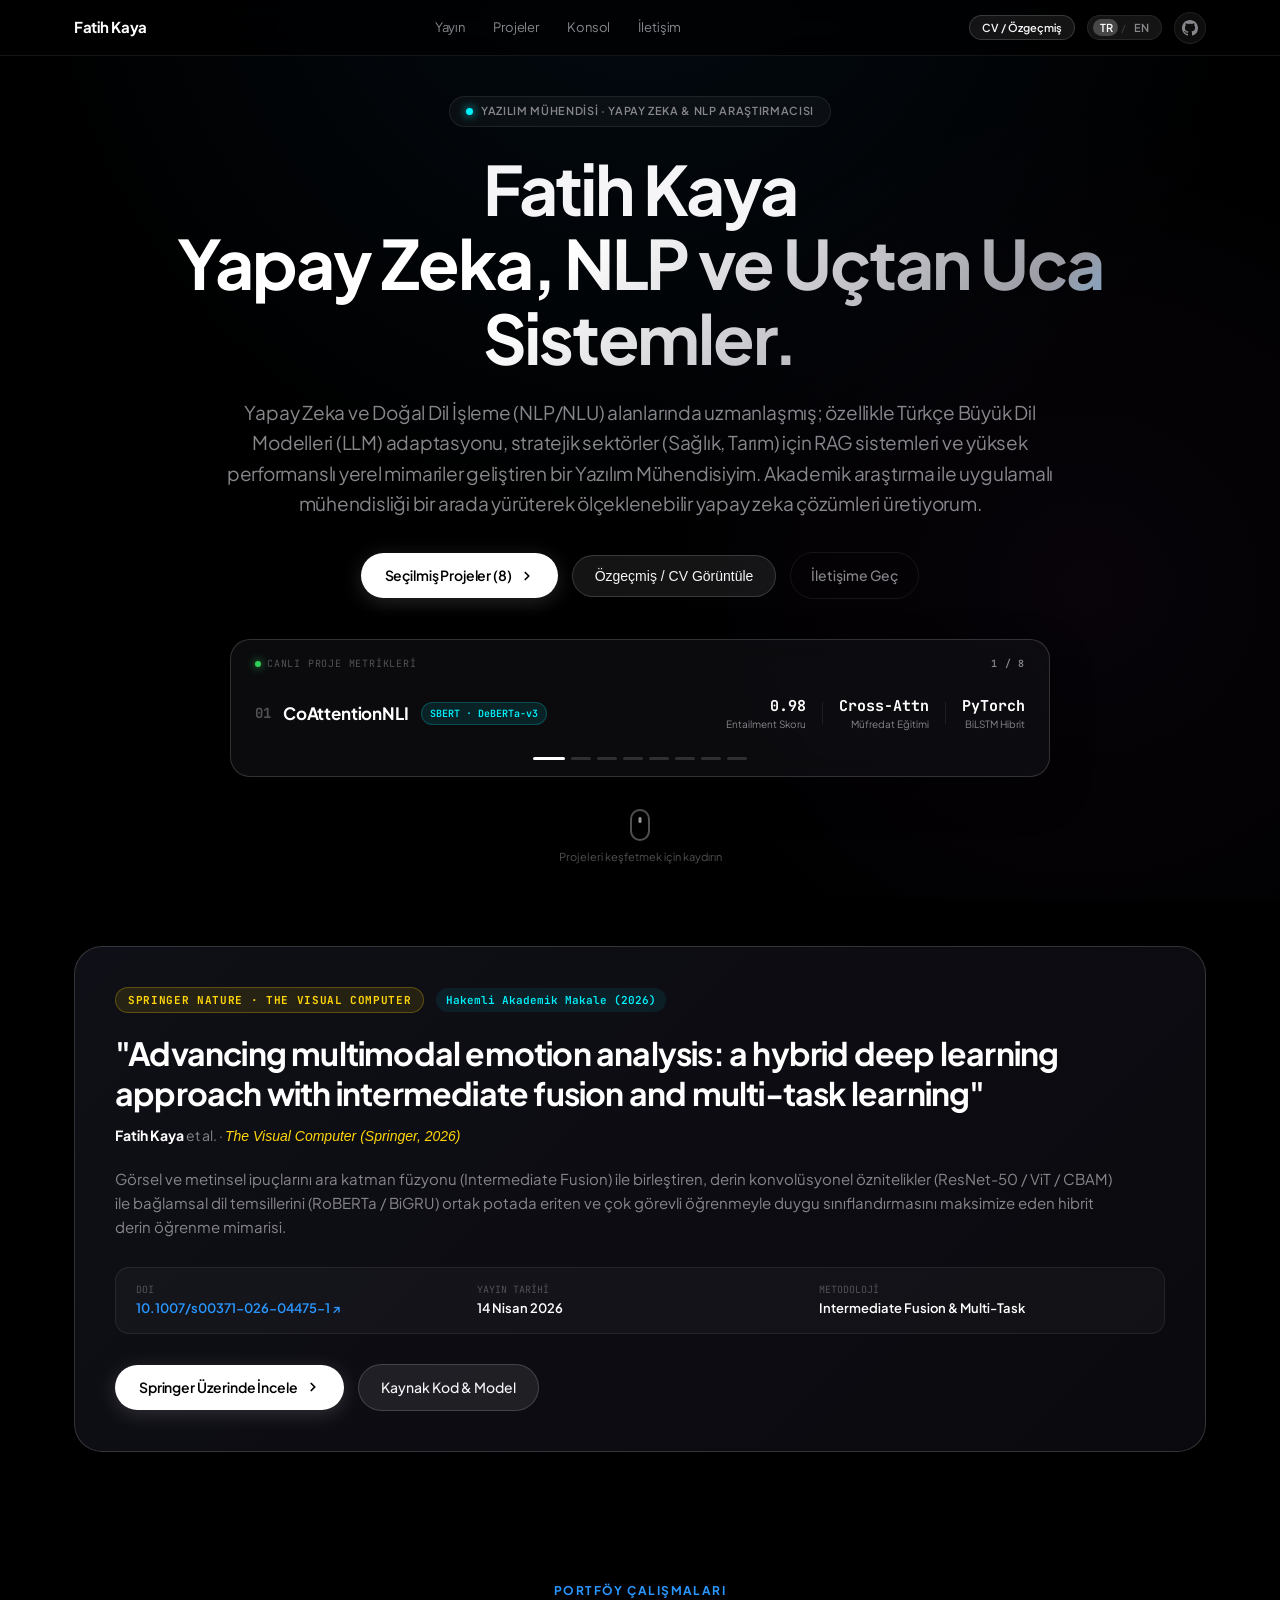
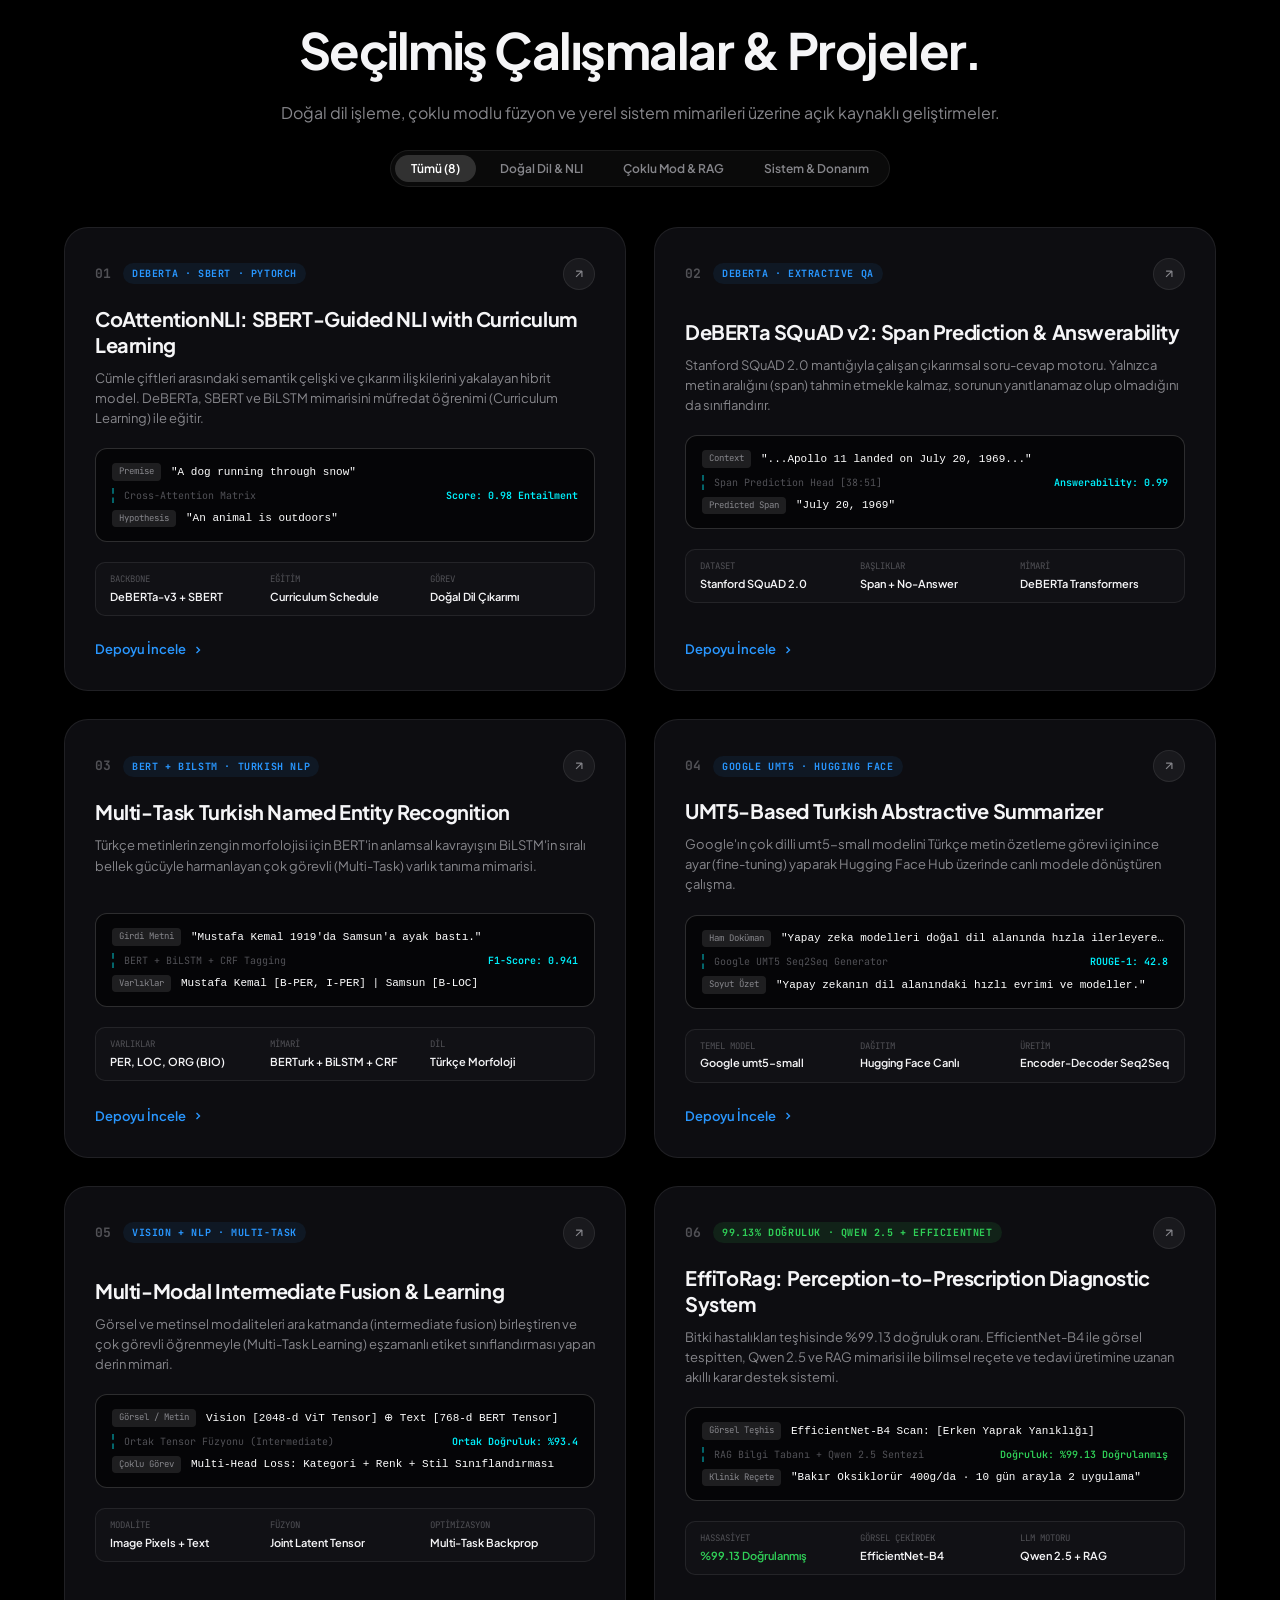
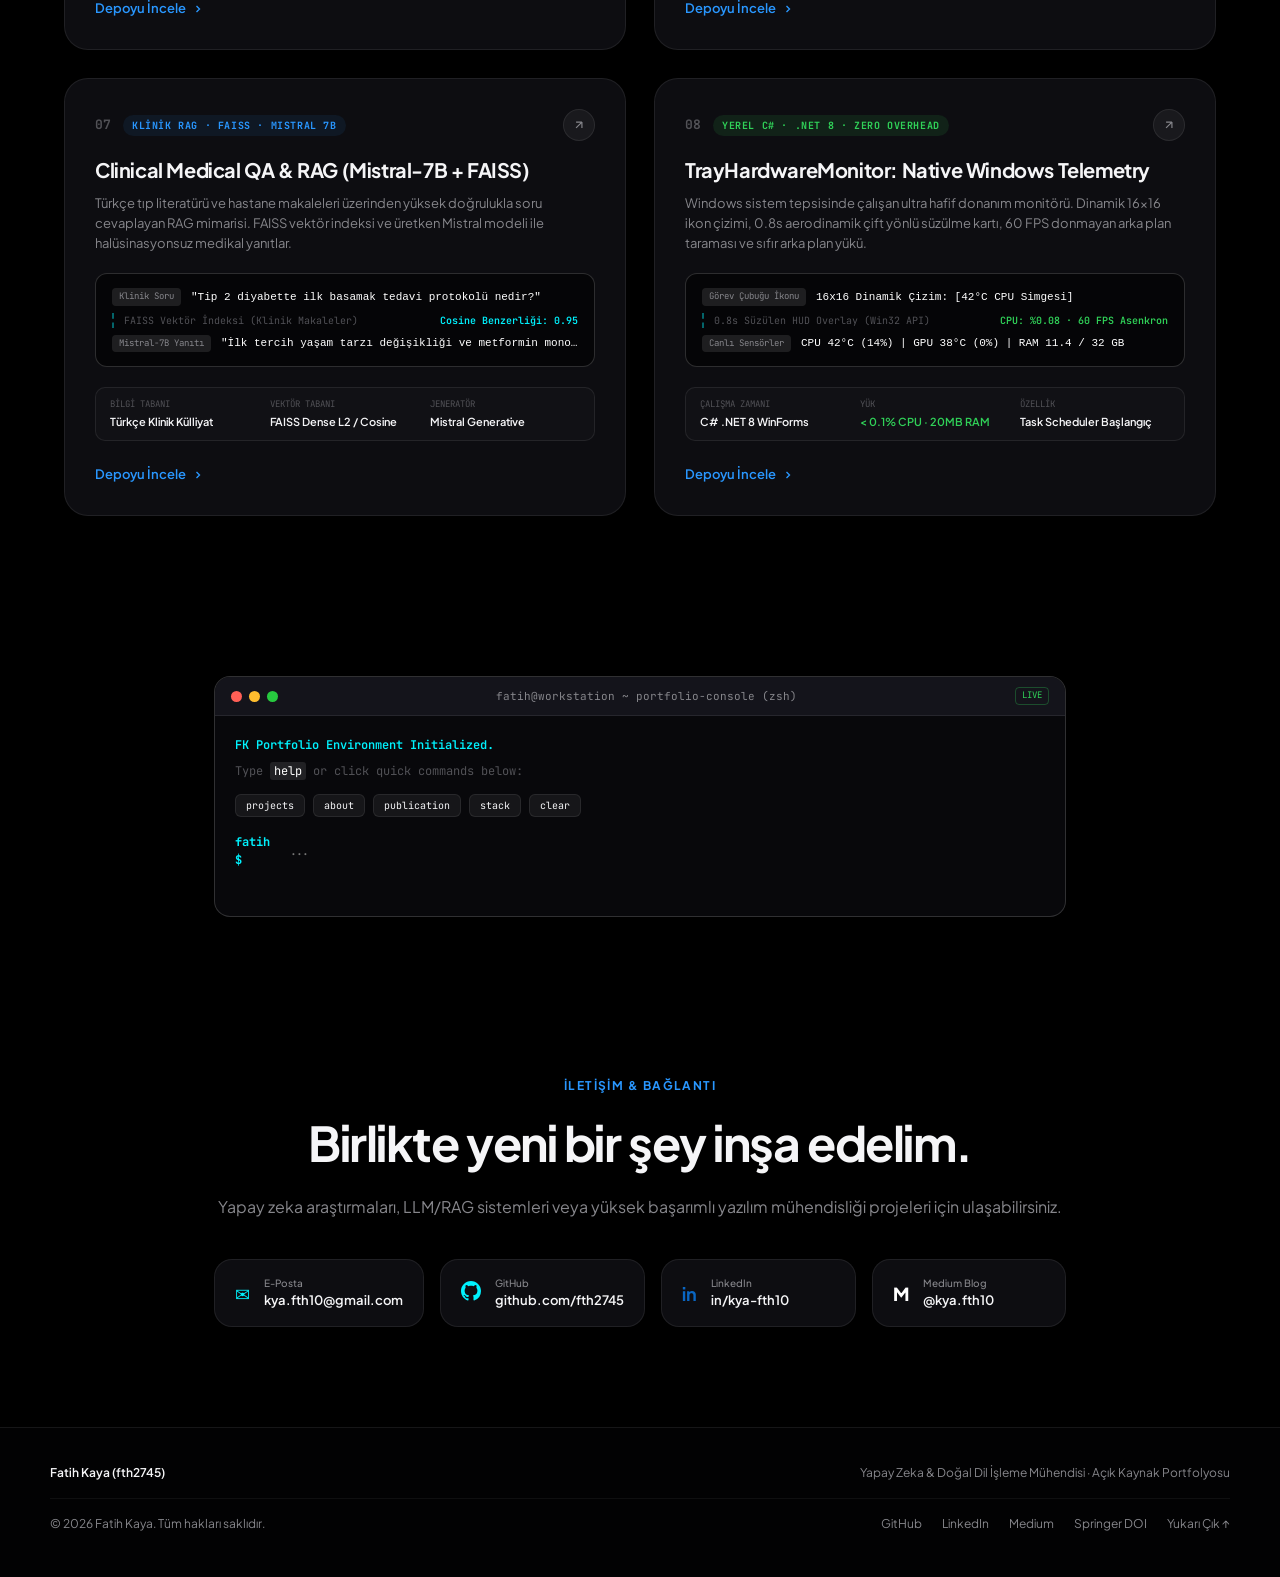
==== commit e83b1a5e: "Add Springer 2026 academic publication showcase, interactive Apple-style CV preview modal, and Mediu" ====
--- a/index.html
+++ b/index.html
@@ -28,18 +28,23 @@
   <header class="apple-nav" id="mainNav">
     <div class="nav-container">
       <a href="#hero" class="nav-brand" aria-label="Home">
-        <!-- Logo Image with graceful text fallback -->
         <img src="logo.png" alt="FK" class="nav-logo" id="navLogo" onerror="this.style.display='none'">
         <span class="brand-name">Fatih Kaya</span>
       </a>
 
       <nav class="nav-menu" id="navMenu">
+        <a href="#publication" class="nav-link" data-tr="Yayın" data-en="Publication">Yayın</a>
         <a href="#projects" class="nav-link" data-tr="Projeler" data-en="Projects">Projeler</a>
         <a href="#terminal" class="nav-link" data-tr="Konsol" data-en="Console">Konsol</a>
         <a href="#contact" class="nav-link" data-tr="İletişim" data-en="Contact">İletişim</a>
       </nav>
 
       <div class="nav-actions">
+        <!-- CV Modal Trigger Button in Nav -->
+        <button class="nav-cv-btn" id="navCvBtn" data-tr="CV / Özgeçmiş" data-en="Resume / CV">
+          CV / Özgeçmiş
+        </button>
+
         <!-- Language Switcher -->
         <button class="lang-toggle" id="langToggle" aria-label="Dili Değiştir / Switch Language">
           <span class="lang-opt active" data-value="tr">TR</span>
@@ -60,7 +65,7 @@
 
   <!-- Main Content -->
   <main>
-    <!-- HERO SECTION (AUTHENTIC PORTFOLIO INTRO FROM CV) -->
+    <!-- HERO SECTION -->
     <section class="hero-section" id="hero">
       <div class="hero-container">
         <div class="hero-badge">
@@ -82,12 +87,15 @@
             <span>Seçilmiş Projeler (8)</span>
             <svg class="btn-arrow" viewBox="0 0 16 16" fill="none"><path d="M6 12L10 8L6 4" stroke="currentColor" stroke-width="2" stroke-linecap="round" stroke-linejoin="round"/></svg>
           </a>
-          <a href="#contact" class="apple-btn-secondary" data-tr="İletişime Geç" data-en="Get in Touch">
+          <button class="apple-btn-secondary" id="heroCvBtn" data-tr="Özgeçmiş / CV Görüntüle" data-en="View Resume / CV">
+            Özgeçmiş / CV Görüntüle
+          </button>
+          <a href="#contact" class="apple-btn-ghost" data-tr="İletişime Geç" data-en="Get in Touch">
             İletişime Geç
           </a>
         </div>
 
-        <!-- DYNAMIC PROJECT METRICS TICKER (PURE FADE-OUT / FADE-IN TRANSITION) -->
+        <!-- DYNAMIC PROJECT METRICS TICKER -->
         <div class="hero-ticker-wrapper">
           <div class="ticker-header-label">
             <span class="pulse-indicator"></span>
@@ -96,10 +104,9 @@
           </div>
 
           <div class="hero-ticker-card" id="heroTickerCard">
-            <!-- Dynamic slides rendered via JavaScript with pure fade -->
-          </div>
-
-          <!-- Ticker Nav Dots -->
+            <!-- Dynamic slides rendered via JavaScript -->
+          </div>
+
           <div class="ticker-nav-dots" id="tickerNavDots">
             <!-- 8 dots synced -->
           </div>
@@ -114,7 +121,57 @@
       </div>
     </section>
 
-    <!-- CURATED PROJECTS SHOWCASE (STANDARDIZED BENTO GRID WITH PREVIEW BOXES) -->
+    <!-- PEER-REVIEWED PUBLICATION SHOWCASE (SPRINGER 2026) -->
+    <section class="publication-section" id="publication">
+      <div class="pub-container">
+        <div class="pub-card">
+          <div class="card-glow"></div>
+          <div class="pub-badge-row">
+            <span class="pub-tag-springer">SPRINGER NATURE · THE VISUAL COMPUTER</span>
+            <span class="pub-status-tag" data-tr="Hakemli Akademik Makale (2026)" data-en="Peer-Reviewed Paper (2026)">Hakemli Akademik Makale (2026)</span>
+          </div>
+
+          <h3 class="pub-title">
+            "Advancing multimodal emotion analysis: a hybrid deep learning approach with intermediate fusion and multi-task learning"
+          </h3>
+
+          <p class="pub-authors">
+            <strong>Fatih Kaya</strong> et al. · <em>The Visual Computer (Springer, 2026)</em>
+          </p>
+
+          <p class="pub-abstract" data-tr="Görsel ve metinsel ipuçlarını ara katman füzyonu (Intermediate Fusion) ile birleştiren, derin konvolüsyonel öznitelikler (ResNet-50 / ViT / CBAM) ile bağlamsal dil temsillerini (RoBERTa / BiGRU) ortak potada eriten ve çok görevli öğrenmeyle duygu sınıflandırmasını maksimize eden hibrit derin öğrenme mimarisi." data-en="A hybrid deep learning framework uniting visual features (ResNet-50, Vision Transformer, CBAM) and contextual textual representations (RoBERTa, BiGRU) via intermediate tensor fusion, achieving state-of-the-art multimodal emotion intensity estimation under multi-task learning.">
+            Görsel ve metinsel ipuçlarını ara katman füzyonu (Intermediate Fusion) ile birleştiren, derin konvolüsyonel öznitelikler (ResNet-50 / ViT / CBAM) ile bağlamsal dil temsillerini (RoBERTa / BiGRU) ortak potada eriten ve çok görevli öğrenmeyle duygu sınıflandırmasını maksimize eden hibrit derin öğrenme mimarisi.
+          </p>
+
+          <div class="pub-meta-row">
+            <div class="pub-meta-item">
+              <span class="pm-key">DOI</span>
+              <a href="https://doi.org/10.1007/s00371-026-04475-1" target="_blank" rel="noopener noreferrer" class="pm-val doi-link">10.1007/s00371-026-04475-1 ↗</a>
+            </div>
+            <div class="pub-meta-item">
+              <span class="pm-key" data-tr="Yayın Tarihi" data-en="Publication Date">Yayın Tarihi</span>
+              <span class="pm-val">14 Nisan 2026</span>
+            </div>
+            <div class="pub-meta-item">
+              <span class="pm-key" data-tr="Metodoloji" data-en="Methodology">Metodoloji</span>
+              <span class="pm-val">Intermediate Fusion & Multi-Task</span>
+            </div>
+          </div>
+
+          <div class="pub-actions">
+            <a href="https://doi.org/10.1007/s00371-026-04475-1" target="_blank" rel="noopener noreferrer" class="apple-btn-primary">
+              <span data-tr="Springer Üzerinde İncele" data-en="View on Springer">Springer Üzerinde İncele</span>
+              <svg class="btn-arrow" viewBox="0 0 16 16" fill="none"><path d="M6 12L10 8L6 4" stroke="currentColor" stroke-width="2" stroke-linecap="round" stroke-linejoin="round"/></svg>
+            </a>
+            <a href="https://github.com/fth2745/Multi-Modal-Fusion" target="_blank" rel="noopener noreferrer" class="apple-btn-secondary">
+              <span data-tr="Kaynak Kod & Model" data-en="Source Code & Model">Kaynak Kod & Model</span>
+            </a>
+          </div>
+        </div>
+      </div>
+    </section>
+
+    <!-- CURATED PROJECTS SHOWCASE -->
     <section class="projects-section" id="projects">
       <div class="section-header">
         <span class="eyebrow" data-tr="PORTFÖY ÇALIŞMALARI" data-en="PORTFOLIO WORKS">PORTFÖY ÇALIŞMALARI</span>
@@ -123,7 +180,6 @@
           Doğal dil işleme, çoklu modlu füzyon ve yerel sistem mimarileri üzerine açık kaynaklı geliştirmeler.
         </p>
 
-        <!-- Category Filters -->
         <div class="project-filters">
           <button class="filter-btn active" data-filter="all" data-tr="Tümü (8)" data-en="All (8)">Tümü (8)</button>
           <button class="filter-btn" data-filter="nlp" data-tr="Doğal Dil & NLI" data-en="NLP & NLI">Doğal Dil & NLI</button>
@@ -154,7 +210,6 @@
               Cümle çiftleri arasındaki semantik çelişki ve çıkarım ilişkilerini yakalayan hibrit model. DeBERTa, SBERT ve BiLSTM mimarisini müfredat öğrenimi (Curriculum Learning) ile eğitir.
             </p>
 
-            <!-- Interactive Sample Preview Box -->
             <div class="sample-preview-box">
               <div class="preview-row">
                 <span class="p-badge">Premise</span>
@@ -204,7 +259,6 @@
               Stanford SQuAD 2.0 mantığıyla çalışan çıkarımsal soru-cevap motoru. Yalnızca metin aralığını (span) tahmin etmekle kalmaz, sorunun yanıtlanamaz olup olmadığını da sınıflandırır.
             </p>
 
-            <!-- Interactive Sample Preview Box -->
             <div class="sample-preview-box">
               <div class="preview-row">
                 <span class="p-badge">Context</span>
@@ -254,7 +308,6 @@
               Türkçe metinlerin zengin morfolojisi için BERT'in anlamsal kavrayışını BiLSTM'in sıralı bellek gücüyle harmanlayan çok görevli (Multi-Task) varlık tanıma mimarisi.
             </p>
 
-            <!-- Interactive Sample Preview Box -->
             <div class="sample-preview-box">
               <div class="preview-row">
                 <span class="p-badge">Girdi Metni</span>
@@ -304,7 +357,6 @@
               Google'ın çok dilli umt5-small modelini Türkçe metin özetleme görevi için ince ayar (fine-tuning) yaparak Hugging Face Hub üzerinde canlı modele dönüştüren çalışma.
             </p>
 
-            <!-- Interactive Sample Preview Box -->
             <div class="sample-preview-box">
               <div class="preview-row">
                 <span class="p-badge">Ham Doküman</span>
@@ -354,7 +406,6 @@
               Görsel ve metinsel modaliteleri ara katmanda (intermediate fusion) birleştiren ve çok görevli öğrenmeyle (Multi-Task Learning) eşzamanlı etiket sınıflandırması yapan derin mimari.
             </p>
 
-            <!-- Interactive Sample Preview Box -->
             <div class="sample-preview-box">
               <div class="preview-row">
                 <span class="p-badge">Görsel / Metin</span>
@@ -404,7 +455,6 @@
               Bitki hastalıkları teşhisinde %99.13 doğruluk oranı. EfficientNet-B4 ile görsel tespitten, Qwen 2.5 ve RAG mimarisi ile bilimsel reçete ve tedavi üretimine uzanan akıllı karar destek sistemi.
             </p>
 
-            <!-- Interactive Sample Preview Box -->
             <div class="sample-preview-box">
               <div class="preview-row">
                 <span class="p-badge">Görsel Teşhis</span>
@@ -454,7 +504,6 @@
               Türkçe tıp literatürü ve hastane makaleleri üzerinden yüksek doğrulukla soru cevaplayan RAG mimarisi. FAISS vektör indeksi ve üretken Mistral modeli ile halüsinasyonsuz medikal yanıtlar.
             </p>
 
-            <!-- Interactive Sample Preview Box -->
             <div class="sample-preview-box">
               <div class="preview-row">
                 <span class="p-badge">Klinik Soru</span>
@@ -504,7 +553,6 @@
               Windows sistem tepsisinde çalışan ultra hafif donanım monitörü. Dinamik 16x16 ikon çizimi, 0.8s aerodinamik çift yönlü süzülme kartı, 60 FPS donmayan arka plan taraması ve sıfır arka plan yükü.
             </p>
 
-            <!-- Interactive Sample Preview Box -->
             <div class="sample-preview-box">
               <div class="preview-row">
                 <span class="p-badge">Görev Çubuğu İkonu</span>
@@ -560,7 +608,8 @@
             </div>
             <div class="term-quick-bar">
               <button class="t-pill" data-run="projects">projects</button>
-              <button class="t-pill" data-run="stats">stats</button>
+              <button class="t-pill" data-run="about">about</button>
+              <button class="t-pill" data-run="publication">publication</button>
               <button class="t-pill" data-run="stack">stack</button>
               <button class="t-pill" data-run="clear">clear</button>
             </div>
@@ -583,6 +632,7 @@
         </p>
 
         <div class="contact-cards">
+          <!-- Email -->
           <a href="mailto:kya.fth10@gmail.com" class="c-card">
             <div class="c-icon">✉</div>
             <div class="c-meta">
@@ -591,6 +641,7 @@
             </div>
           </a>
 
+          <!-- GitHub -->
           <a href="https://github.com/fth2745" target="_blank" rel="noopener noreferrer" class="c-card">
             <div class="c-icon">
               <svg viewBox="0 0 24 24" fill="currentColor" width="20" height="20">
@@ -603,17 +654,114 @@
             </div>
           </a>
 
+          <!-- LinkedIn -->
           <a href="https://linkedin.com/in/kya-fth10" target="_blank" rel="noopener noreferrer" class="c-card">
-            <div class="c-icon">in</div>
+            <div class="c-icon linkedin-brand-icon">in</div>
             <div class="c-meta">
               <span class="c-label">LinkedIn</span>
-              <span class="c-val">linkedin.com/in/kya-fth10</span>
+              <span class="c-val">in/kya-fth10</span>
+            </div>
+          </a>
+
+          <!-- Medium -->
+          <a href="https://medium.com/@kya.fth10" target="_blank" rel="noopener noreferrer" class="c-card">
+            <div class="c-icon medium-brand-icon">M</div>
+            <div class="c-meta">
+              <span class="c-label">Medium Blog</span>
+              <span class="c-val">@kya.fth10</span>
             </div>
           </a>
         </div>
       </div>
     </section>
   </main>
+
+  <!-- APPLE-STYLE CV MODAL PREVIEW -->
+  <div class="cv-modal-backdrop" id="cvModalBackdrop">
+    <div class="cv-modal-container" role="dialog" aria-modal="true" aria-labelledby="cvModalTitle">
+      <div class="cv-modal-header">
+        <div class="cv-modal-title-group">
+          <h2 id="cvModalTitle">Fatih Kaya</h2>
+          <span class="cv-modal-sub" data-tr="Yazılım Mühendisi · Yapay Zeka & NLP" data-en="Software Engineer · AI & NLP">Yazılım Mühendisi · Yapay Zeka & NLP</span>
+        </div>
+        <div class="cv-modal-actions">
+          <a href="Fatih_Kaya_CV.pdf" download="Fatih_Kaya_CV.pdf" class="cv-download-btn" id="cvDownloadBtn" data-tr="PDF İndir ↓" data-en="Download PDF ↓">
+            PDF İndir ↓
+          </a>
+          <button class="cv-modal-close" id="cvModalClose" aria-label="Kapat">✕</button>
+        </div>
+      </div>
+
+      <div class="cv-modal-body">
+        <!-- Section: Education & Master's -->
+        <div class="cv-block">
+          <h4 class="cv-block-title" data-tr="EĞİTİM & AKADEMİK GEÇMİŞ" data-en="EDUCATION & ACADEMICS">EĞİTİM & AKADEMİK GEÇMİŞ</h4>
+          <div class="cv-item">
+            <div class="cv-item-head">
+              <strong>Malatya Turgut Özal Üniversitesi</strong>
+              <span class="cv-date">Eyl 2025 – Günümüz (3.5 / 4.0)</span>
+            </div>
+            <p class="cv-item-desc" data-tr="Tezli Yüksek Lisans — Yapay Zeka & Doğal Dil İşleme Odaklı Araştırmalar" data-en="Master's with Thesis — AI & Natural Language Processing Focus">
+              Tezli Yüksek Lisans — Yapay Zeka & Doğal Dil İşleme Odaklı Araştırmalar
+            </p>
+          </div>
+          <div class="cv-item">
+            <div class="cv-item-head">
+              <strong>Malatya Turgut Özal Üniversitesi</strong>
+              <span class="cv-date">Eki 2021 – May 2025 (3.12 / 4.0)</span>
+            </div>
+            <p class="cv-item-desc" data-tr="Yazılım Mühendisliği Lisans Derecesi" data-en="B.S. in Software Engineering">
+              Yazılım Mühendisliği Lisans Derecesi
+            </p>
+          </div>
+        </div>
+
+        <!-- Section: Academic Publication -->
+        <div class="cv-block">
+          <h4 class="cv-block-title" data-tr="HAKEMLİ AKADEMİK YAYINLAR" data-en="PEER-REVIEWED PUBLICATIONS">HAKEMLİ AKADEMİK YAYINLAR</h4>
+          <div class="cv-item">
+            <p class="cv-item-desc">
+              <strong>Kaya, F. ve diğerleri (14 Nisan 2026).</strong> "Advancing multimodal emotion analysis: a hybrid deep learning approach with intermediate fusion and multi-task learning". <em>The Visual Computer</em>, Springer. DOI: <a href="https://doi.org/10.1007/s00371-026-04475-1" target="_blank" class="doi-link">10.1007/s00371-026-04475-1</a>
+            </p>
+          </div>
+        </div>
+
+        <!-- Section: Research & Grants -->
+        <div class="cv-block">
+          <h4 class="cv-block-title" data-tr="ARAŞTIRMA PROJELERİ & GÖREVLER" data-en="RESEARCH & ROLES">ARAŞTIRMA PROJELERİ & GÖREVLER</h4>
+          <div class="cv-item">
+            <div class="cv-item-head">
+              <strong>TÜBİTAK 2209-A Araştırmacısı</strong>
+              <span class="cv-tag">PyTorch · Biyosinyal ECG/PPG</span>
+            </div>
+            <p class="cv-item-desc" data-tr="VitalDB biyosinyalleri ile invaziv olmayan sürekli kan basıncı tahmini (MAE: 5.22 Sistolik, 3.23 Diyastolik). AAMI uluslararası tıbbi cihaz standartlarını başarıyla geçen derin mimari." data-en="Continuous non-invasive blood pressure estimation on VitalDB ECG/PPG biosignals passing international AAMI medical accuracy standards.">
+              VitalDB biyosinyalleri ile invaziv olmayan sürekli kan basıncı tahmini (MAE: 5.22 Sistolik, 3.23 Diyastolik). AAMI uluslararası tıbbi cihaz standartlarını başarıyla geçen derin mimari.
+            </p>
+          </div>
+          <div class="cv-item">
+            <div class="cv-item-head">
+              <strong>Zirvedeki Beyinler (Tarım ve Ormancılık Bakanlığı İşbirliği)</strong>
+              <span class="cv-date">Temmuz 2024 – Eylül 2024</span>
+            </div>
+            <p class="cv-item-desc" data-tr="Veri Analizi & Makine Öğrenimi Entegrasyonu" data-en="Data Analysis & Machine Learning Integration">
+              Veri Analizi & Makine Öğrenimi Entegrasyonu
+            </p>
+          </div>
+        </div>
+
+        <!-- Section: Technical Stack -->
+        <div class="cv-block">
+          <h4 class="cv-block-title" data-tr="TEMEL YETENEKLER" data-en="CORE TECHNICAL STACK">TEMEL YETENEKLER</h4>
+          <div class="cv-skills-grid">
+            <div class="cv-skill-item"><strong>Yapay Zeka & NLP:</strong> PyTorch, Hugging Face Transformers, DeBERTa, SBERT, umT5, Mistral 7B, Qwen 2.5</div>
+            <div class="cv-skill-item"><strong>Vektör & RAG:</strong> FAISS, Dense Embeddings, Sentence-Transformers, Cross-Encoders</div>
+            <div class="cv-skill-item"><strong>Çoklu Mod (Multimodal):</strong> Intermediate Fusion, ResNet-50, Vision Transformer (ViT), CBAM</div>
+            <div class="cv-skill-item"><strong>Sistem Mühendisliği:</strong> C# .NET 8, Win32 API, LibreHardwareMonitor, Git</div>
+          </div>
+        </div>
+      </div>
+    </div>
+  </div>
 
   <!-- Global Footer -->
   <footer class="apple-footer">
@@ -627,6 +775,8 @@
         <div class="footer-links">
           <a href="https://github.com/fth2745" target="_blank" rel="noopener noreferrer">GitHub</a>
           <a href="https://linkedin.com/in/kya-fth10" target="_blank" rel="noopener noreferrer">LinkedIn</a>
+          <a href="https://medium.com/@kya.fth10" target="_blank" rel="noopener noreferrer">Medium</a>
+          <a href="https://doi.org/10.1007/s00371-026-04475-1" target="_blank" rel="noopener noreferrer">Springer DOI</a>
           <a href="#hero">Yukarı Çık ↑</a>
         </div>
       </div>
--- a/style.css
+++ b/style.css
@@ -1,6 +1,6 @@
 /* ==========================================================================
    FATİH KAYA · PERSONAL PORTFOLIO DESIGN SYSTEM
-   Clean · Poised · Pure Fade Metrics Ticker · Uniform Bento Grid
+   Clean · Poised · Publication Showcase · CV Modal · Bento Grid
    ========================================================================== */
 
 :root {
@@ -154,7 +154,25 @@
 .nav-actions {
   display: flex;
   align-items: center;
-  gap: 14px;
+  gap: 12px;
+}
+
+.nav-cv-btn {
+  background: rgba(255, 255, 255, 0.08);
+  border: 1px solid var(--apple-border-light);
+  color: var(--apple-text-primary);
+  padding: 5px 12px;
+  border-radius: 980px;
+  font-family: var(--font-sf);
+  font-size: 11px;
+  font-weight: 600;
+  cursor: pointer;
+  transition: all 0.2s ease;
+}
+
+.nav-cv-btn:hover {
+  background: rgba(255, 255, 255, 0.16);
+  border-color: #ffffff;
 }
 
 /* Language Toggle Pill */
@@ -241,15 +259,15 @@
 }
 
 /* ==========================================================================
-   HERO SECTION (PORTFOLIO BIOGRAPHY FROM CV)
+   HERO SECTION (BIOGRAPHY FROM CV)
    ========================================================================== */
 .hero-section {
   position: relative;
-  min-height: 94vh;
+  min-height: 90vh;
   display: flex;
   align-items: center;
   justify-content: center;
-  padding: calc(var(--nav-height) + 50px) 24px 60px;
+  padding: calc(var(--nav-height) + 40px) 24px 50px;
   text-align: center;
   overflow: hidden;
   z-index: 1;
@@ -318,14 +336,16 @@
   letter-spacing: -0.012em;
   color: var(--apple-text-secondary);
   max-width: 860px;
-  margin-bottom: 36px;
+  margin-bottom: 34px;
 }
 
 .hero-cta-group {
   display: flex;
   align-items: center;
-  gap: 16px;
-  margin-bottom: 44px;
+  gap: 14px;
+  margin-bottom: 40px;
+  flex-wrap: wrap;
+  justify-content: center;
 }
 
 .apple-btn-primary {
@@ -334,7 +354,7 @@
   gap: 8px;
   background: #ffffff;
   color: #000000;
-  padding: 13px 26px;
+  padding: 12px 24px;
   border-radius: 980px;
   font-size: 14px;
   font-weight: 600;
@@ -342,6 +362,8 @@
   text-decoration: none;
   transition: all 0.25s var(--ease-apple);
   box-shadow: 0 4px 20px rgba(255, 255, 255, 0.15);
+  cursor: pointer;
+  border: none;
 }
 
 .apple-btn-primary:hover {
@@ -362,10 +384,30 @@
 .apple-btn-secondary {
   display: inline-flex;
   align-items: center;
-  background: rgba(255, 255, 255, 0.06);
+  background: rgba(255, 255, 255, 0.08);
   color: var(--apple-text-primary);
+  border: 1px solid var(--apple-border-light);
+  padding: 12px 22px;
+  border-radius: 980px;
+  font-size: 14px;
+  font-weight: 500;
+  text-decoration: none;
+  cursor: pointer;
+  transition: all 0.2s ease;
+}
+
+.apple-btn-secondary:hover {
+  background: rgba(255, 255, 255, 0.16);
+  border-color: #ffffff;
+}
+
+.apple-btn-ghost {
+  display: inline-flex;
+  align-items: center;
+  background: transparent;
+  color: var(--apple-text-secondary);
   border: 1px solid var(--apple-border);
-  padding: 13px 24px;
+  padding: 12px 20px;
   border-radius: 980px;
   font-size: 14px;
   font-weight: 500;
@@ -373,13 +415,13 @@
   transition: all 0.2s ease;
 }
 
-.apple-btn-secondary:hover {
-  background: rgba(255, 255, 255, 0.12);
+.apple-btn-ghost:hover {
+  color: #ffffff;
   border-color: var(--apple-border-light);
 }
 
 /* ==========================================================================
-   DYNAMIC METRICS TICKER (PURE FADE-OUT / FADE-IN · ZERO JUMPS)
+   DYNAMIC METRICS TICKER (PURE FADE)
    ========================================================================== */
 .hero-ticker-wrapper {
   width: 100%;
@@ -388,7 +430,7 @@
   border: 1px solid var(--apple-border-light);
   border-radius: 20px;
   padding: 16px 24px;
-  margin-bottom: 36px;
+  margin-bottom: 32px;
   backdrop-filter: blur(20px);
   position: relative;
   box-shadow: 0 16px 40px rgba(0, 0, 0, 0.4);
@@ -430,7 +472,6 @@
   font-weight: 600;
 }
 
-/* Container with pure smooth opacity fade */
 .hero-ticker-card {
   position: relative;
   min-height: 60px;
@@ -510,7 +551,6 @@
   background: var(--apple-border);
 }
 
-/* Ticker Nav Dots */
 .ticker-nav-dots {
   display: flex;
   justify-content: center;
@@ -533,7 +573,6 @@
   width: 32px;
 }
 
-/* Scroll Hint */
 .scroll-indicator {
   display: flex;
   flex-direction: column;
@@ -568,10 +607,148 @@
 }
 
 /* ==========================================================================
-   STANDARDIZED BENTO GRID (8 UNIFORM CARDS WITH PREVIEW BOXES)
+   ACADEMIC PUBLICATION SECTION (SPRINGER 2026 SHOWCASE)
+   ========================================================================== */
+.publication-section {
+  padding: 30px 24px 70px;
+  max-width: 1180px;
+  margin: 0 auto;
+  position: relative;
+  z-index: 1;
+}
+
+.pub-container {
+  width: 100%;
+}
+
+.pub-card {
+  position: relative;
+  background: linear-gradient(135deg, rgba(16, 16, 24, 0.95), rgba(10, 10, 15, 0.95));
+  border: 1px solid var(--apple-border-light);
+  border-radius: 28px;
+  padding: 40px;
+  box-shadow: 0 24px 60px rgba(0, 0, 0, 0.5);
+  backdrop-filter: blur(20px);
+  overflow: hidden;
+  transition: border-color 0.3s ease;
+}
+
+.pub-card:hover {
+  border-color: var(--apple-border-hover);
+}
+
+.pub-badge-row {
+  display: flex;
+  align-items: center;
+  gap: 12px;
+  margin-bottom: 20px;
+  flex-wrap: wrap;
+}
+
+.pub-tag-springer {
+  font-family: var(--font-mono);
+  font-size: 11px;
+  font-weight: 700;
+  letter-spacing: 0.06em;
+  color: var(--apple-amber);
+  background: rgba(255, 214, 10, 0.1);
+  border: 1px solid rgba(255, 214, 10, 0.25);
+  padding: 4px 12px;
+  border-radius: 980px;
+}
+
+.pub-status-tag {
+  font-family: var(--font-mono);
+  font-size: 11px;
+  font-weight: 600;
+  color: var(--apple-cyan);
+  background: rgba(0, 242, 254, 0.08);
+  padding: 4px 10px;
+  border-radius: 980px;
+}
+
+.pub-title {
+  font-size: clamp(22px, 3.2vw, 32px);
+  font-weight: 700;
+  letter-spacing: -0.025em;
+  line-height: 1.25;
+  margin-bottom: 12px;
+  color: #ffffff;
+}
+
+.pub-authors {
+  font-size: 14px;
+  color: var(--apple-text-secondary);
+  margin-bottom: 20px;
+}
+
+.pub-authors strong {
+  color: #ffffff;
+}
+
+.pub-authors em {
+  color: var(--apple-amber);
+}
+
+.pub-abstract {
+  font-size: 15px;
+  color: var(--apple-text-secondary);
+  line-height: 1.6;
+  margin-bottom: 28px;
+  max-width: 1000px;
+}
+
+.pub-meta-row {
+  display: grid;
+  grid-template-columns: repeat(3, 1fr);
+  gap: 16px;
+  background: rgba(255, 255, 255, 0.03);
+  border: 1px solid var(--apple-border);
+  border-radius: 14px;
+  padding: 14px 20px;
+  margin-bottom: 30px;
+}
+
+.pub-meta-item {
+  display: flex;
+  flex-direction: column;
+}
+
+.pm-key {
+  font-family: var(--font-mono);
+  font-size: 10px;
+  text-transform: uppercase;
+  color: var(--apple-text-tertiary);
+}
+
+.pm-val {
+  font-size: 13px;
+  font-weight: 600;
+  color: #ffffff;
+  margin-top: 2px;
+}
+
+.doi-link {
+  color: var(--apple-blue);
+  text-decoration: none;
+}
+
+.doi-link:hover {
+  text-decoration: underline;
+}
+
+.pub-actions {
+  display: flex;
+  align-items: center;
+  gap: 14px;
+  flex-wrap: wrap;
+}
+
+/* ==========================================================================
+   STANDARDIZED BENTO GRID (8 UNIFORM CARDS)
    ========================================================================== */
 .projects-section {
-  padding: 80px 24px 100px;
+  padding: 60px 24px 100px;
   max-width: 1200px;
   margin: 0 auto;
   position: relative;
@@ -636,7 +813,6 @@
   color: #ffffff;
 }
 
-/* Uniform 2-Column Grid */
 .projects-grid {
   display: grid;
   grid-template-columns: repeat(2, 1fr);
@@ -756,7 +932,6 @@
   min-height: 58px;
 }
 
-/* Sample Preview Box (Uniform across all 8 projects) */
 .sample-preview-box {
   background: rgba(0, 0, 0, 0.55);
   border: 1px solid var(--apple-border-light);
@@ -813,7 +988,6 @@
   font-weight: 600;
 }
 
-/* Specs Grid */
 .card-specs {
   display: grid;
   grid-template-columns: repeat(3, 1fr);
@@ -844,7 +1018,6 @@
   margin-top: 2px;
 }
 
-/* Apple Link Button */
 .apple-link-btn {
   display: inline-flex;
   align-items: center;
@@ -864,6 +1037,182 @@
 .apple-link-btn svg {
   width: 12px;
   height: 12px;
+}
+
+/* ==========================================================================
+   CV PREVIEW MODAL (APPLE FROSTED GLASS)
+   ========================================================================== */
+.cv-modal-backdrop {
+  position: fixed;
+  top: 0;
+  left: 0;
+  width: 100vw;
+  height: 100vh;
+  background: rgba(0, 0, 0, 0.8);
+  backdrop-filter: blur(16px);
+  -webkit-backdrop-filter: blur(16px);
+  z-index: 2000;
+  display: flex;
+  align-items: center;
+  justify-content: center;
+  padding: 24px;
+  opacity: 0;
+  pointer-events: none;
+  transition: opacity 0.3s ease;
+}
+
+.cv-modal-backdrop.open {
+  opacity: 1;
+  pointer-events: auto;
+}
+
+.cv-modal-container {
+  width: 100%;
+  max-width: 820px;
+  max-height: 86vh;
+  background: rgba(18, 18, 24, 0.95);
+  border: 1px solid var(--apple-border-light);
+  border-radius: 24px;
+  box-shadow: 0 30px 80px rgba(0, 0, 0, 0.8);
+  display: flex;
+  flex-direction: column;
+  overflow: hidden;
+  transform: scale(0.96);
+  transition: transform 0.3s var(--ease-apple);
+}
+
+.cv-modal-backdrop.open .cv-modal-container {
+  transform: scale(1);
+}
+
+.cv-modal-header {
+  padding: 22px 28px;
+  border-bottom: 1px solid var(--apple-border);
+  display: flex;
+  justify-content: space-between;
+  align-items: center;
+  background: rgba(24, 24, 32, 0.9);
+}
+
+.cv-modal-title-group h2 {
+  font-size: 20px;
+  font-weight: 700;
+  color: #ffffff;
+}
+
+.cv-modal-sub {
+  font-size: 12px;
+  color: var(--apple-cyan);
+  font-weight: 500;
+}
+
+.cv-modal-actions {
+  display: flex;
+  align-items: center;
+  gap: 12px;
+}
+
+.cv-download-btn {
+  background: var(--apple-blue);
+  color: #ffffff;
+  padding: 7px 16px;
+  border-radius: 980px;
+  font-size: 12px;
+  font-weight: 600;
+  text-decoration: none;
+  transition: opacity 0.2s ease;
+}
+
+.cv-download-btn:hover {
+  opacity: 0.85;
+}
+
+.cv-modal-close {
+  background: rgba(255, 255, 255, 0.1);
+  border: none;
+  color: #ffffff;
+  width: 30px;
+  height: 30px;
+  border-radius: 50%;
+  cursor: pointer;
+  display: flex;
+  align-items: center;
+  justify-content: center;
+  font-size: 14px;
+  transition: background 0.2s ease;
+}
+
+.cv-modal-close:hover {
+  background: rgba(255, 255, 255, 0.2);
+}
+
+.cv-modal-body {
+  padding: 28px;
+  overflow-y: auto;
+  display: flex;
+  flex-direction: column;
+  gap: 24px;
+}
+
+.cv-block-title {
+  font-family: var(--font-mono);
+  font-size: 11px;
+  letter-spacing: 0.08em;
+  color: var(--apple-blue);
+  margin-bottom: 12px;
+}
+
+.cv-item {
+  background: rgba(255, 255, 255, 0.02);
+  border: 1px solid var(--apple-border);
+  border-radius: 12px;
+  padding: 14px 18px;
+  margin-bottom: 10px;
+}
+
+.cv-item-head {
+  display: flex;
+  justify-content: space-between;
+  margin-bottom: 4px;
+  font-size: 13px;
+}
+
+.cv-date {
+  font-size: 11px;
+  color: var(--apple-text-tertiary);
+  font-family: var(--font-mono);
+}
+
+.cv-tag {
+  font-size: 10px;
+  font-family: var(--font-mono);
+  color: var(--apple-cyan);
+}
+
+.cv-item-desc {
+  font-size: 12px;
+  color: var(--apple-text-secondary);
+  line-height: 1.5;
+}
+
+.cv-skills-grid {
+  display: grid;
+  grid-template-columns: repeat(2, 1fr);
+  gap: 10px;
+}
+
+.cv-skill-item {
+  background: rgba(255, 255, 255, 0.02);
+  border: 1px solid var(--apple-border);
+  border-radius: 10px;
+  padding: 10px 14px;
+  font-size: 11px;
+  color: var(--apple-text-secondary);
+  line-height: 1.4;
+}
+
+.cv-skill-item strong {
+  color: #ffffff;
 }
 
 /* ==========================================================================
@@ -951,6 +1300,7 @@
   display: flex;
   gap: 8px;
   margin: 14px 0 16px;
+  flex-wrap: wrap;
 }
 
 .t-pill {
@@ -997,7 +1347,7 @@
    ========================================================================== */
 .contact-section {
   padding: 80px 24px 100px;
-  max-width: 820px;
+  max-width: 900px;
   margin: 0 auto;
   text-align: center;
   position: relative;
@@ -1019,19 +1369,18 @@
 }
 
 .contact-cards {
-  display: flex;
-  justify-content: center;
-  gap: 20px;
-  flex-wrap: wrap;
+  display: grid;
+  grid-template-columns: repeat(4, 1fr);
+  gap: 16px;
 }
 
 .c-card {
   display: flex;
   align-items: center;
-  gap: 16px;
+  gap: 14px;
   background: var(--apple-surface-1);
   border: 1px solid var(--apple-border);
-  padding: 18px 26px;
+  padding: 16px 20px;
   border-radius: 18px;
   text-decoration: none;
   color: var(--apple-text-primary);
@@ -1045,8 +1394,19 @@
 }
 
 .c-icon {
-  font-size: 20px;
+  font-size: 18px;
   color: var(--apple-cyan);
+}
+
+.linkedin-brand-icon {
+  color: #0a66c2 !important;
+  font-weight: 700;
+}
+
+.medium-brand-icon {
+  color: #ffffff !important;
+  font-weight: 800;
+  font-family: var(--font-sf);
 }
 
 .c-meta {
@@ -1056,13 +1416,13 @@
 }
 
 .c-label {
-  font-size: 11px;
+  font-size: 10px;
   color: var(--apple-text-secondary);
   font-weight: 500;
 }
 
 .c-val {
-  font-size: 14px;
+  font-size: 13px;
   font-weight: 600;
 }
 
@@ -1143,12 +1503,28 @@
     grid-template-columns: 1fr;
   }
 
+  .contact-cards {
+    grid-template-columns: repeat(2, 1fr);
+  }
+
+  .cv-skills-grid {
+    grid-template-columns: 1fr;
+  }
+
+  .pub-meta-row {
+    grid-template-columns: 1fr;
+  }
+
   .nav-menu {
     display: none;
   }
 }
 
 @media (max-width: 640px) {
+  .contact-cards {
+    grid-template-columns: 1fr;
+  }
+
   .ticker-slide {
     flex-direction: column;
     align-items: flex-start;
@@ -1164,7 +1540,7 @@
     width: 100%;
   }
 
-  .apple-btn-primary, .apple-btn-secondary {
+  .apple-btn-primary, .apple-btn-secondary, .apple-btn-ghost {
     width: 100%;
     justify-content: center;
   }
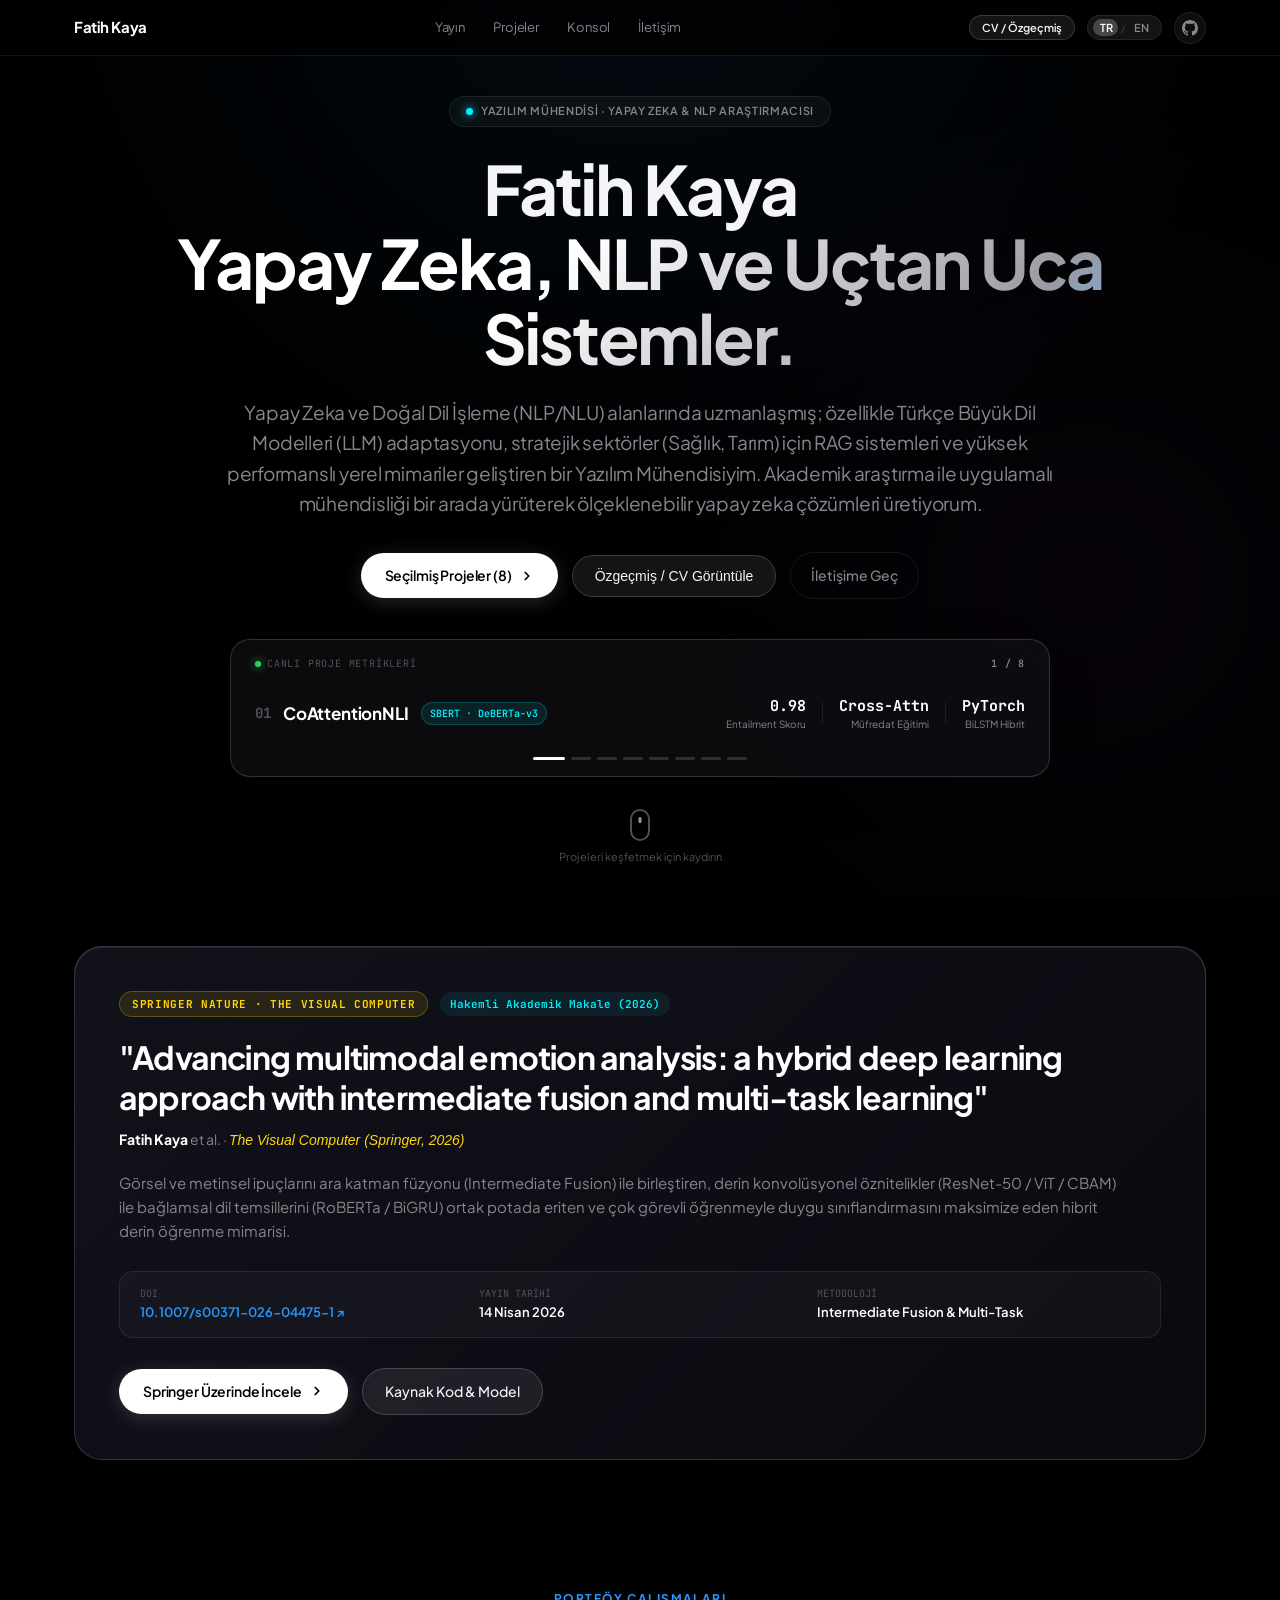
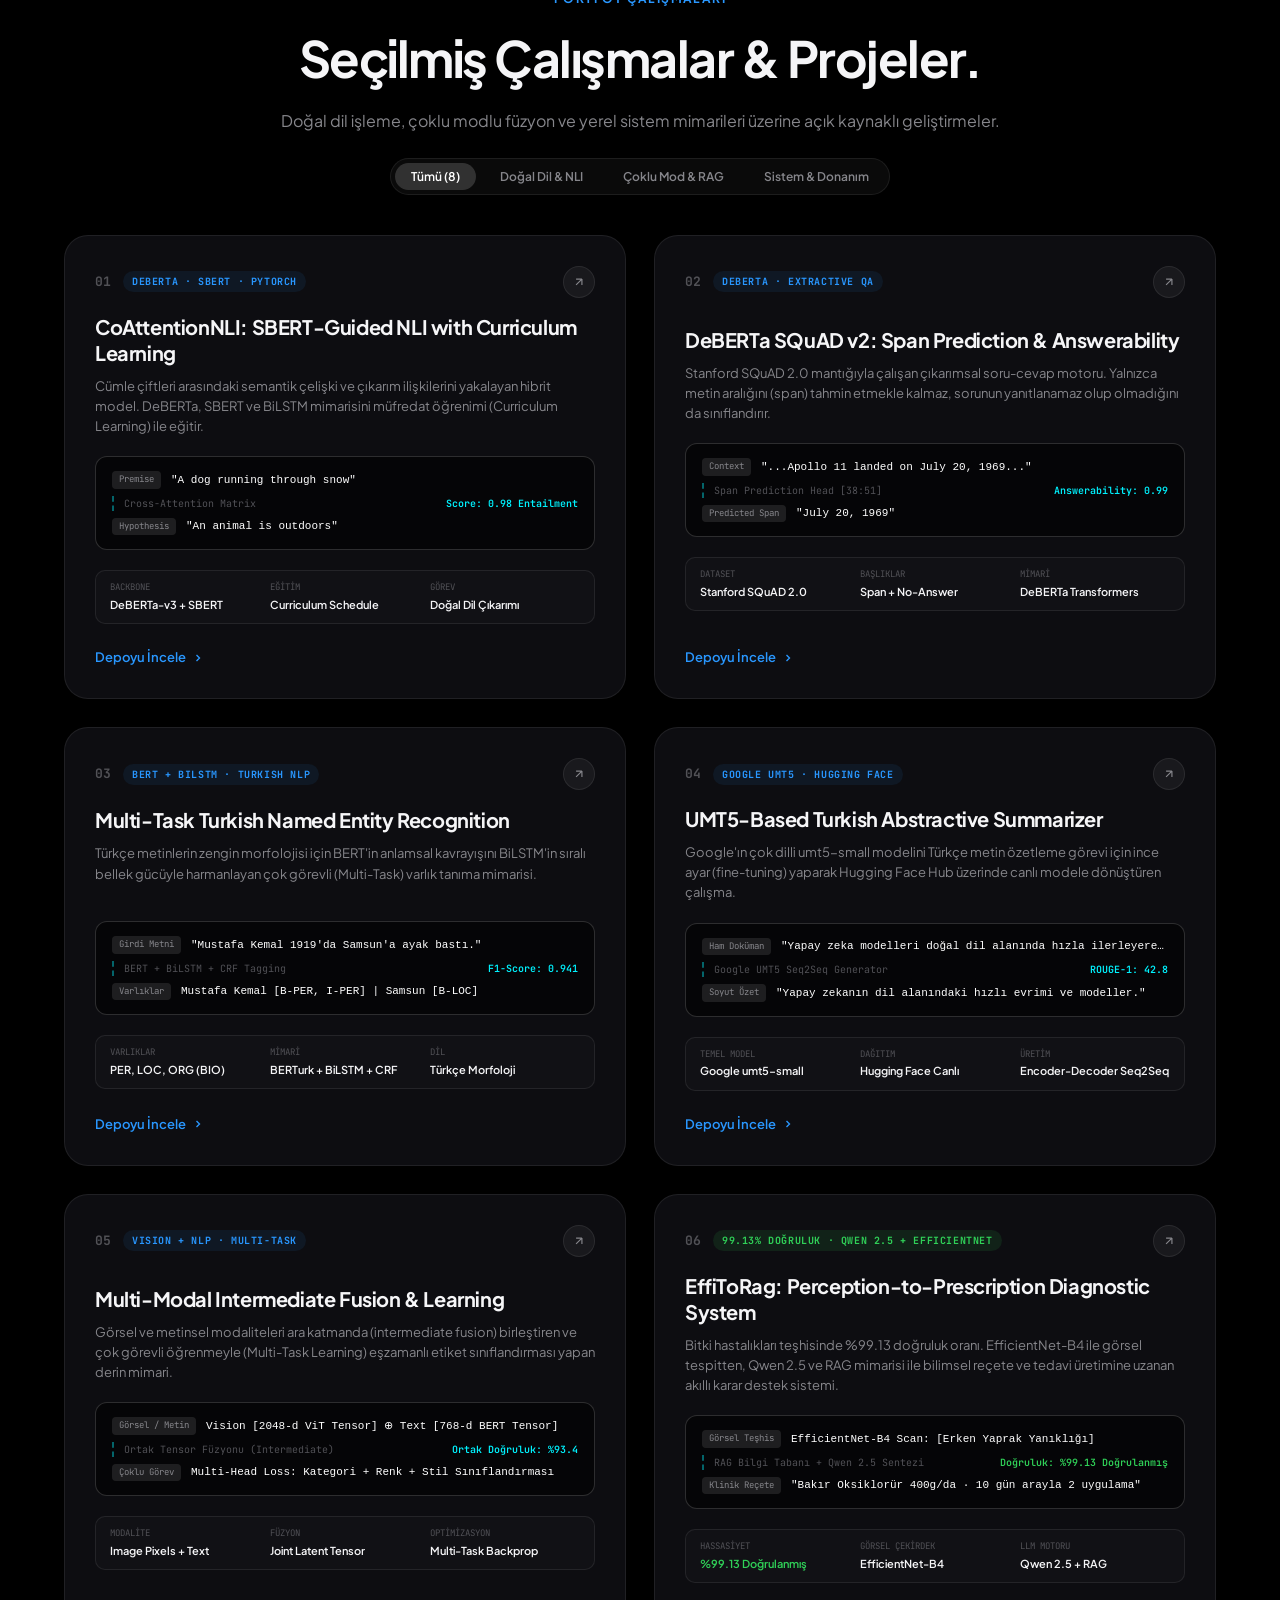
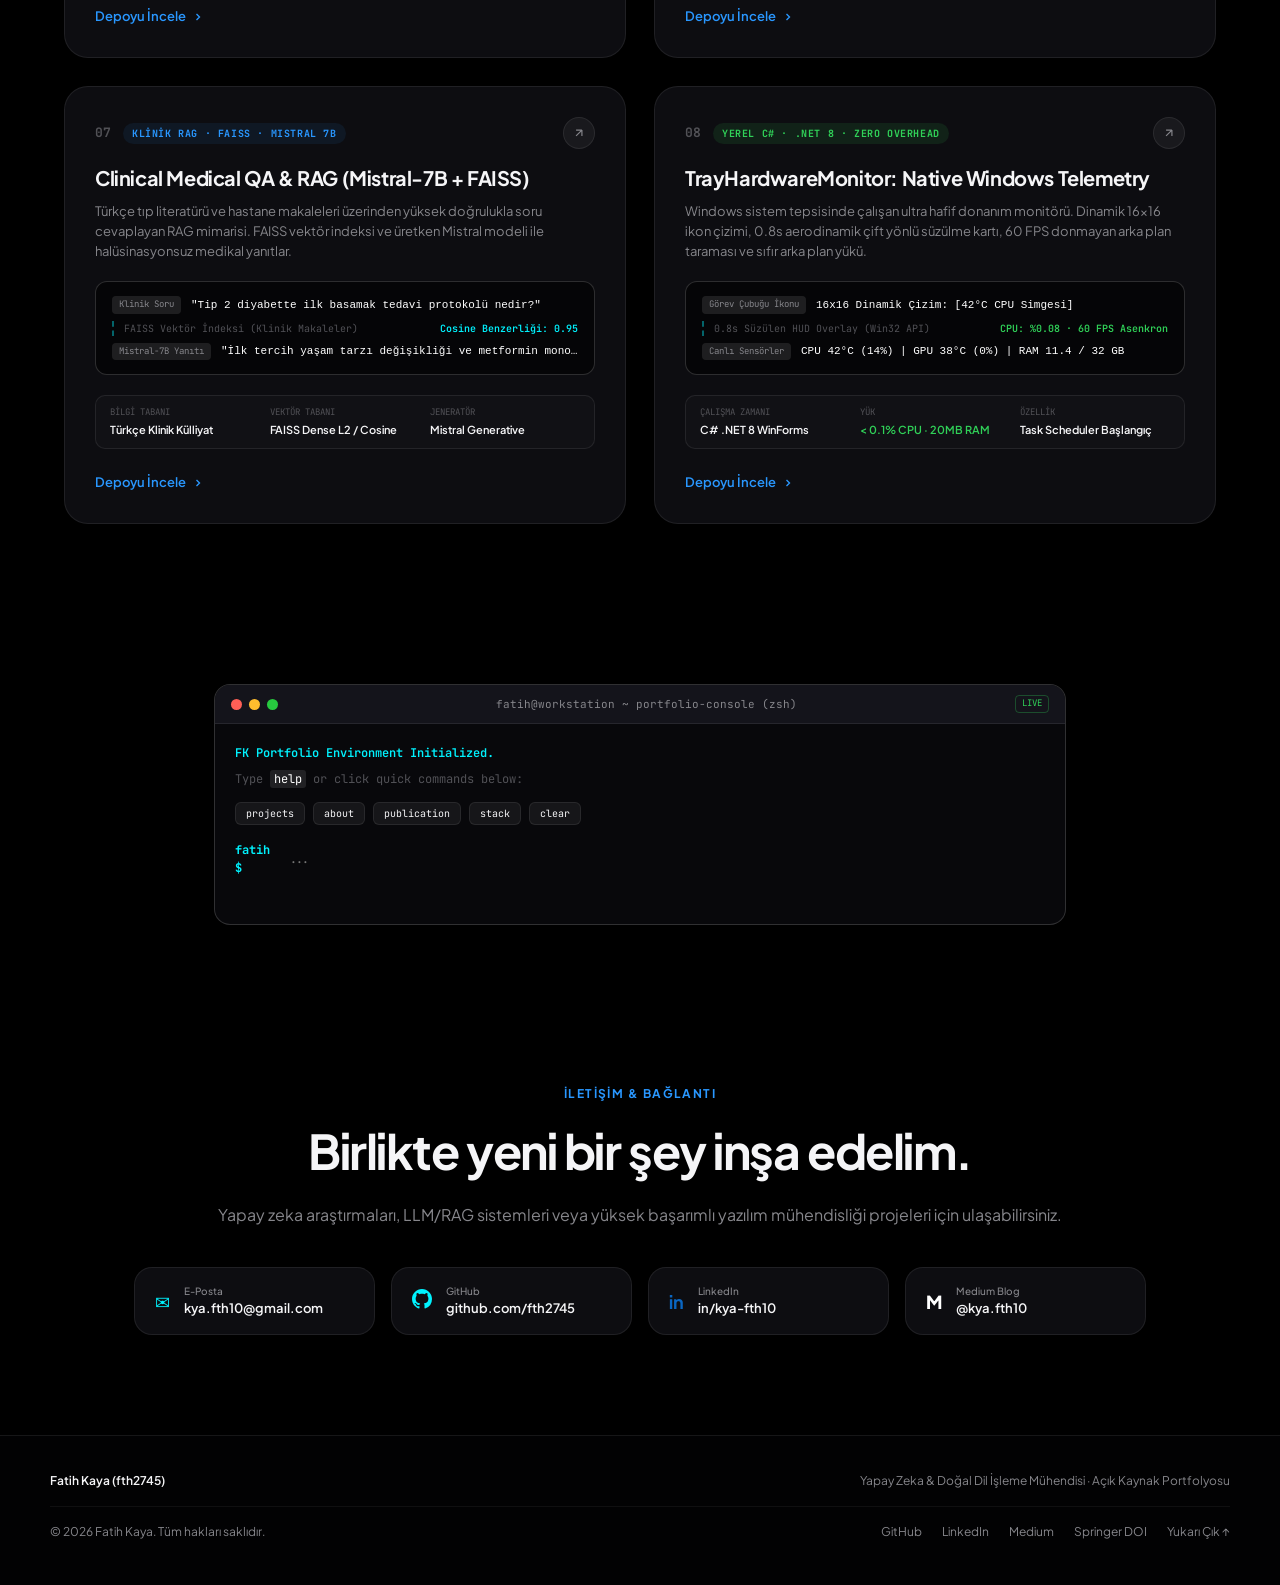
==== commit 709d5c7a: "Fix CSS cache busting, isolate CV modal popup, polish Springer publication card, and balance contact" ====
--- a/index.html
+++ b/index.html
@@ -16,8 +16,19 @@
   <link rel="preconnect" href="https://fonts.gstatic.com" crossorigin>
   <link href="https://fonts.googleapis.com/css2?family=JetBrains+Mono:wght@400;500;600;700&family=Plus+Jakarta+Sans:wght@300;400;500;600;700;800&display=swap" rel="stylesheet">
   
-  <!-- Stylesheet -->
-  <link rel="stylesheet" href="style.css">
+  <!-- Cache Control -->
+  <meta http-equiv="Cache-Control" content="no-cache, no-store, must-revalidate">
+  <meta http-equiv="Pragma" content="no-cache">
+  <meta http-equiv="Expires" content="0">
+  
+  <!-- Stylesheet (Cache-Busted v2.2.0) -->
+  <link rel="stylesheet" href="style.css?v=2.2.0">
+
+  <!-- Critical Modal Safety Fallback -->
+  <style>
+    .cv-modal-backdrop { display: none !important; position: fixed !important; inset: 0 !important; z-index: 99999 !important; }
+    .cv-modal-backdrop.open { display: flex !important; }
+  </style>
 </head>
 <body class="apple-dark">
 
@@ -677,7 +688,7 @@
   </main>
 
   <!-- APPLE-STYLE CV MODAL PREVIEW -->
-  <div class="cv-modal-backdrop" id="cvModalBackdrop">
+  <div class="cv-modal-backdrop" id="cvModalBackdrop" style="display: none;" aria-hidden="true">
     <div class="cv-modal-container" role="dialog" aria-modal="true" aria-labelledby="cvModalTitle">
       <div class="cv-modal-header">
         <div class="cv-modal-title-group">
@@ -783,7 +794,7 @@
     </div>
   </footer>
 
-  <!-- Scripts -->
-  <script src="app.js"></script>
+  <!-- Scripts (Cache-Busted v2.2.0) -->
+  <script src="app.js?v=2.2.0"></script>
 </body>
 </html>
--- a/style.css
+++ b/style.css
@@ -623,18 +623,25 @@
 
 .pub-card {
   position: relative;
-  background: linear-gradient(135deg, rgba(16, 16, 24, 0.95), rgba(10, 10, 15, 0.95));
-  border: 1px solid var(--apple-border-light);
+  background: linear-gradient(135deg, rgba(18, 18, 28, 0.96), rgba(10, 10, 16, 0.96));
+  border: 1px solid rgba(255, 255, 255, 0.16);
   border-radius: 28px;
-  padding: 40px;
-  box-shadow: 0 24px 60px rgba(0, 0, 0, 0.5);
-  backdrop-filter: blur(20px);
+  padding: 44px;
+  box-shadow: 0 24px 60px rgba(0, 0, 0, 0.65), inset 0 1px 0 rgba(255, 255, 255, 0.1);
+  backdrop-filter: blur(24px);
+  -webkit-backdrop-filter: blur(24px);
   overflow: hidden;
-  transition: border-color 0.3s ease;
+  transition: all 0.3s var(--ease-apple);
 }
 
 .pub-card:hover {
-  border-color: var(--apple-border-hover);
+  border-color: rgba(255, 214, 10, 0.45);
+  box-shadow: 0 30px 80px rgba(0, 0, 0, 0.8), 0 0 35px rgba(255, 214, 10, 0.08);
+  transform: translateY(-2px);
+}
+
+.pub-card:hover .card-glow {
+  opacity: 0.3;
 }
 
 .pub-badge-row {
@@ -1043,16 +1050,16 @@
    CV PREVIEW MODAL (APPLE FROSTED GLASS)
    ========================================================================== */
 .cv-modal-backdrop {
+  display: none;
   position: fixed;
   top: 0;
   left: 0;
   width: 100vw;
   height: 100vh;
-  background: rgba(0, 0, 0, 0.8);
-  backdrop-filter: blur(16px);
-  -webkit-backdrop-filter: blur(16px);
-  z-index: 2000;
-  display: flex;
+  background: rgba(0, 0, 0, 0.85);
+  backdrop-filter: blur(20px);
+  -webkit-backdrop-filter: blur(20px);
+  z-index: 99999;
   align-items: center;
   justify-content: center;
   padding: 24px;
@@ -1062,8 +1069,9 @@
 }
 
 .cv-modal-backdrop.open {
-  opacity: 1;
-  pointer-events: auto;
+  display: flex !important;
+  opacity: 1 !important;
+  pointer-events: auto !important;
 }
 
 .cv-modal-container {
@@ -1347,7 +1355,7 @@
    ========================================================================== */
 .contact-section {
   padding: 80px 24px 100px;
-  max-width: 900px;
+  max-width: 1060px;
   margin: 0 auto;
   text-align: center;
   position: relative;
@@ -1372,6 +1380,7 @@
   display: grid;
   grid-template-columns: repeat(4, 1fr);
   gap: 16px;
+  width: 100%;
 }
 
 .c-card {
@@ -1384,6 +1393,7 @@
   border-radius: 18px;
   text-decoration: none;
   color: var(--apple-text-primary);
+  min-width: 0;
   transition: all 0.25s var(--ease-apple);
 }
 
@@ -1396,6 +1406,7 @@
 .c-icon {
   font-size: 18px;
   color: var(--apple-cyan);
+  flex-shrink: 0;
 }
 
 .linkedin-brand-icon {
@@ -1413,6 +1424,8 @@
   display: flex;
   flex-direction: column;
   text-align: left;
+  min-width: 0;
+  overflow: hidden;
 }
 
 .c-label {
@@ -1424,6 +1437,9 @@
 .c-val {
   font-size: 13px;
   font-weight: 600;
+  white-space: nowrap;
+  overflow: hidden;
+  text-overflow: ellipsis;
 }
 
 /* ==========================================================================
@@ -1505,6 +1521,8 @@
 
   .contact-cards {
     grid-template-columns: repeat(2, 1fr);
+    max-width: 640px;
+    margin: 0 auto;
   }
 
   .cv-skills-grid {
@@ -1523,6 +1541,26 @@
 @media (max-width: 640px) {
   .contact-cards {
     grid-template-columns: 1fr;
+    max-width: 100%;
+  }
+
+  .pub-card {
+    padding: 24px 18px;
+  }
+
+  .pub-title {
+    font-size: 20px;
+  }
+
+  .pub-actions {
+    flex-direction: column;
+    width: 100%;
+  }
+
+  .pub-actions .apple-btn-primary,
+  .pub-actions .apple-btn-secondary {
+    width: 100%;
+    justify-content: center;
   }
 
   .ticker-slide {
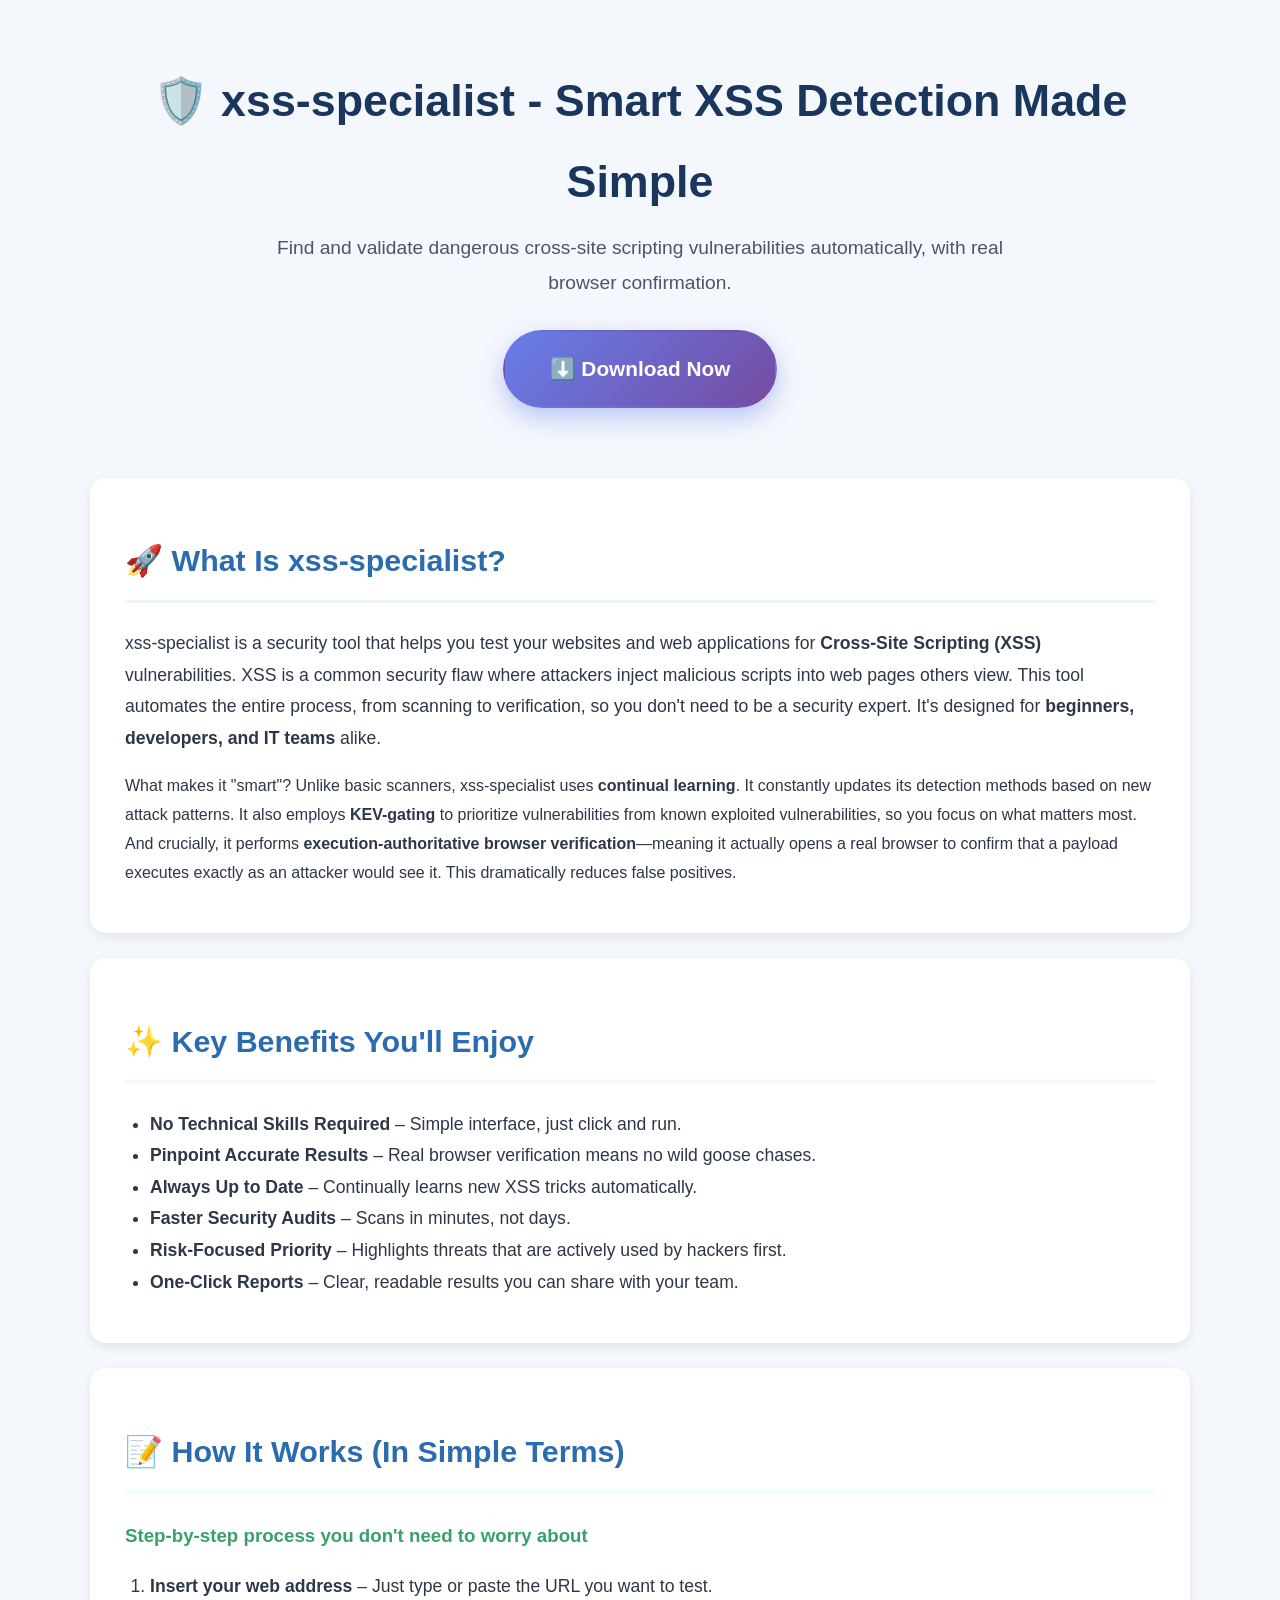
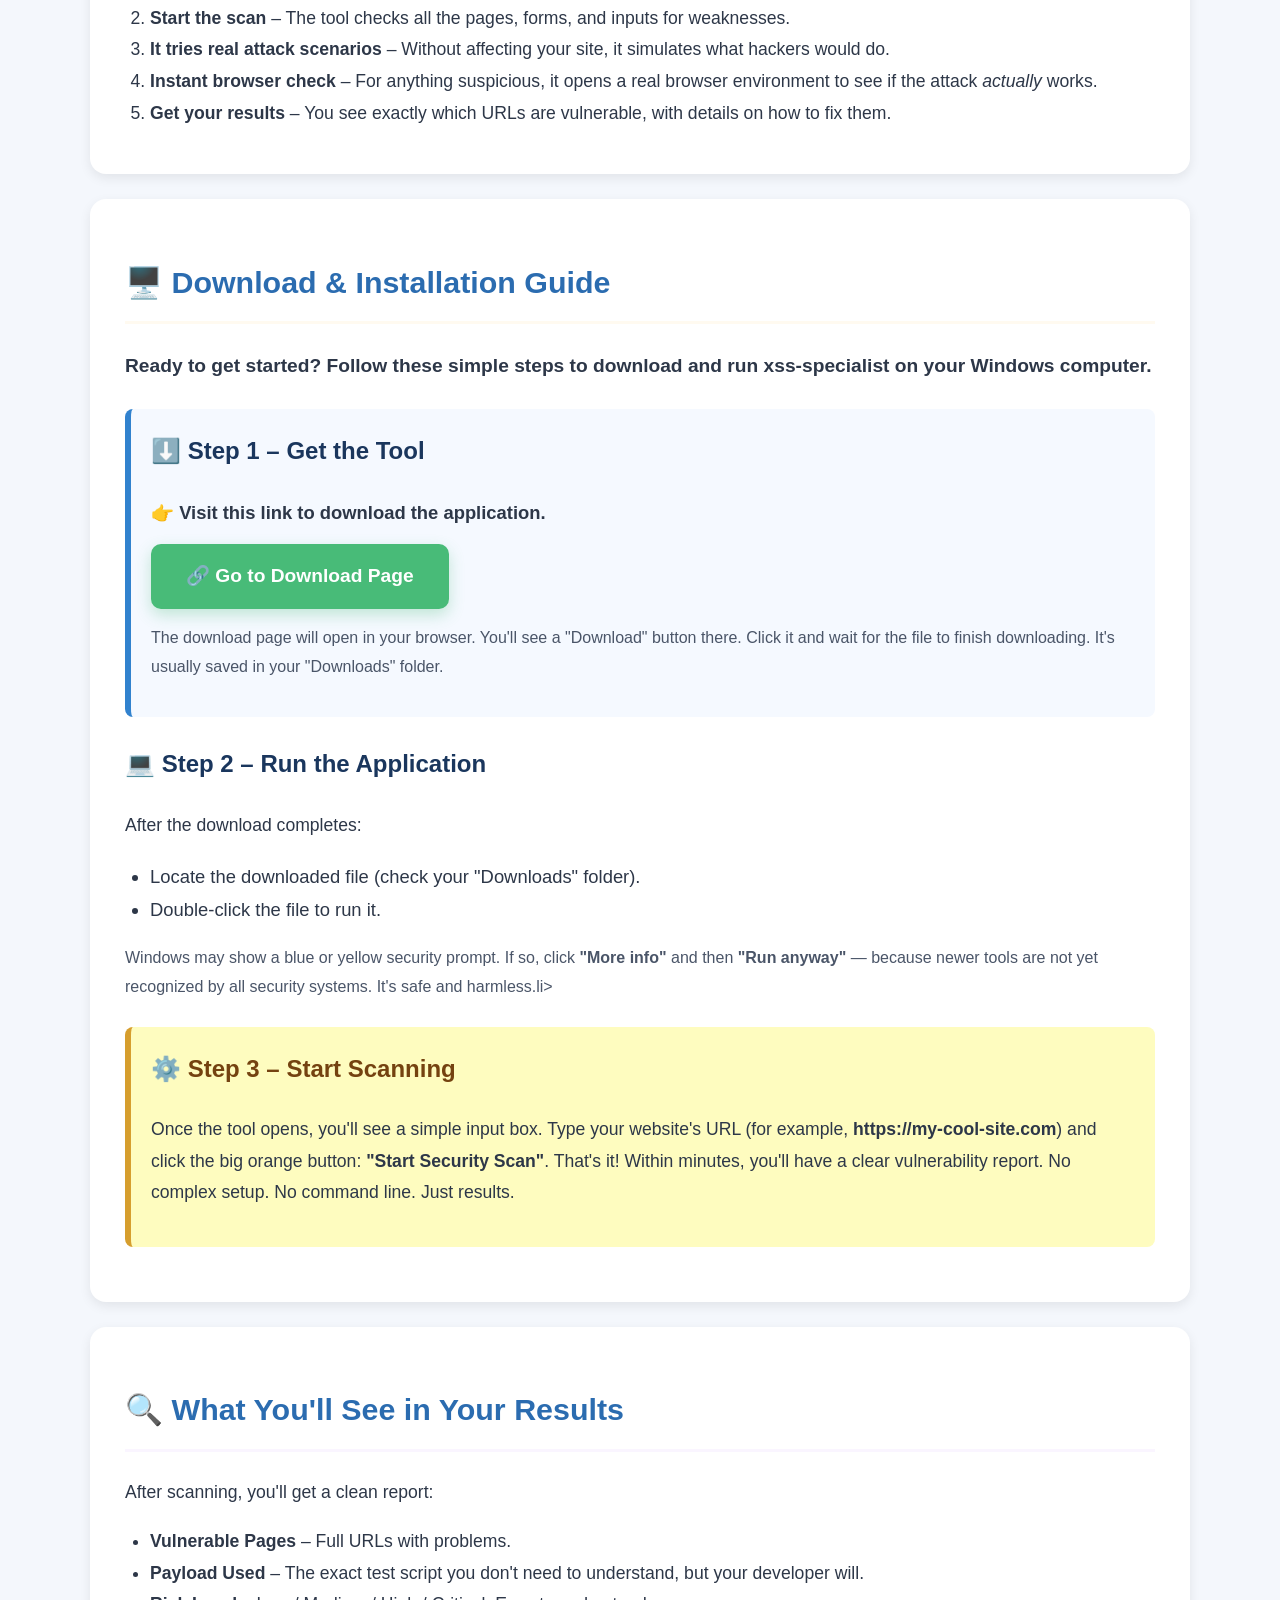
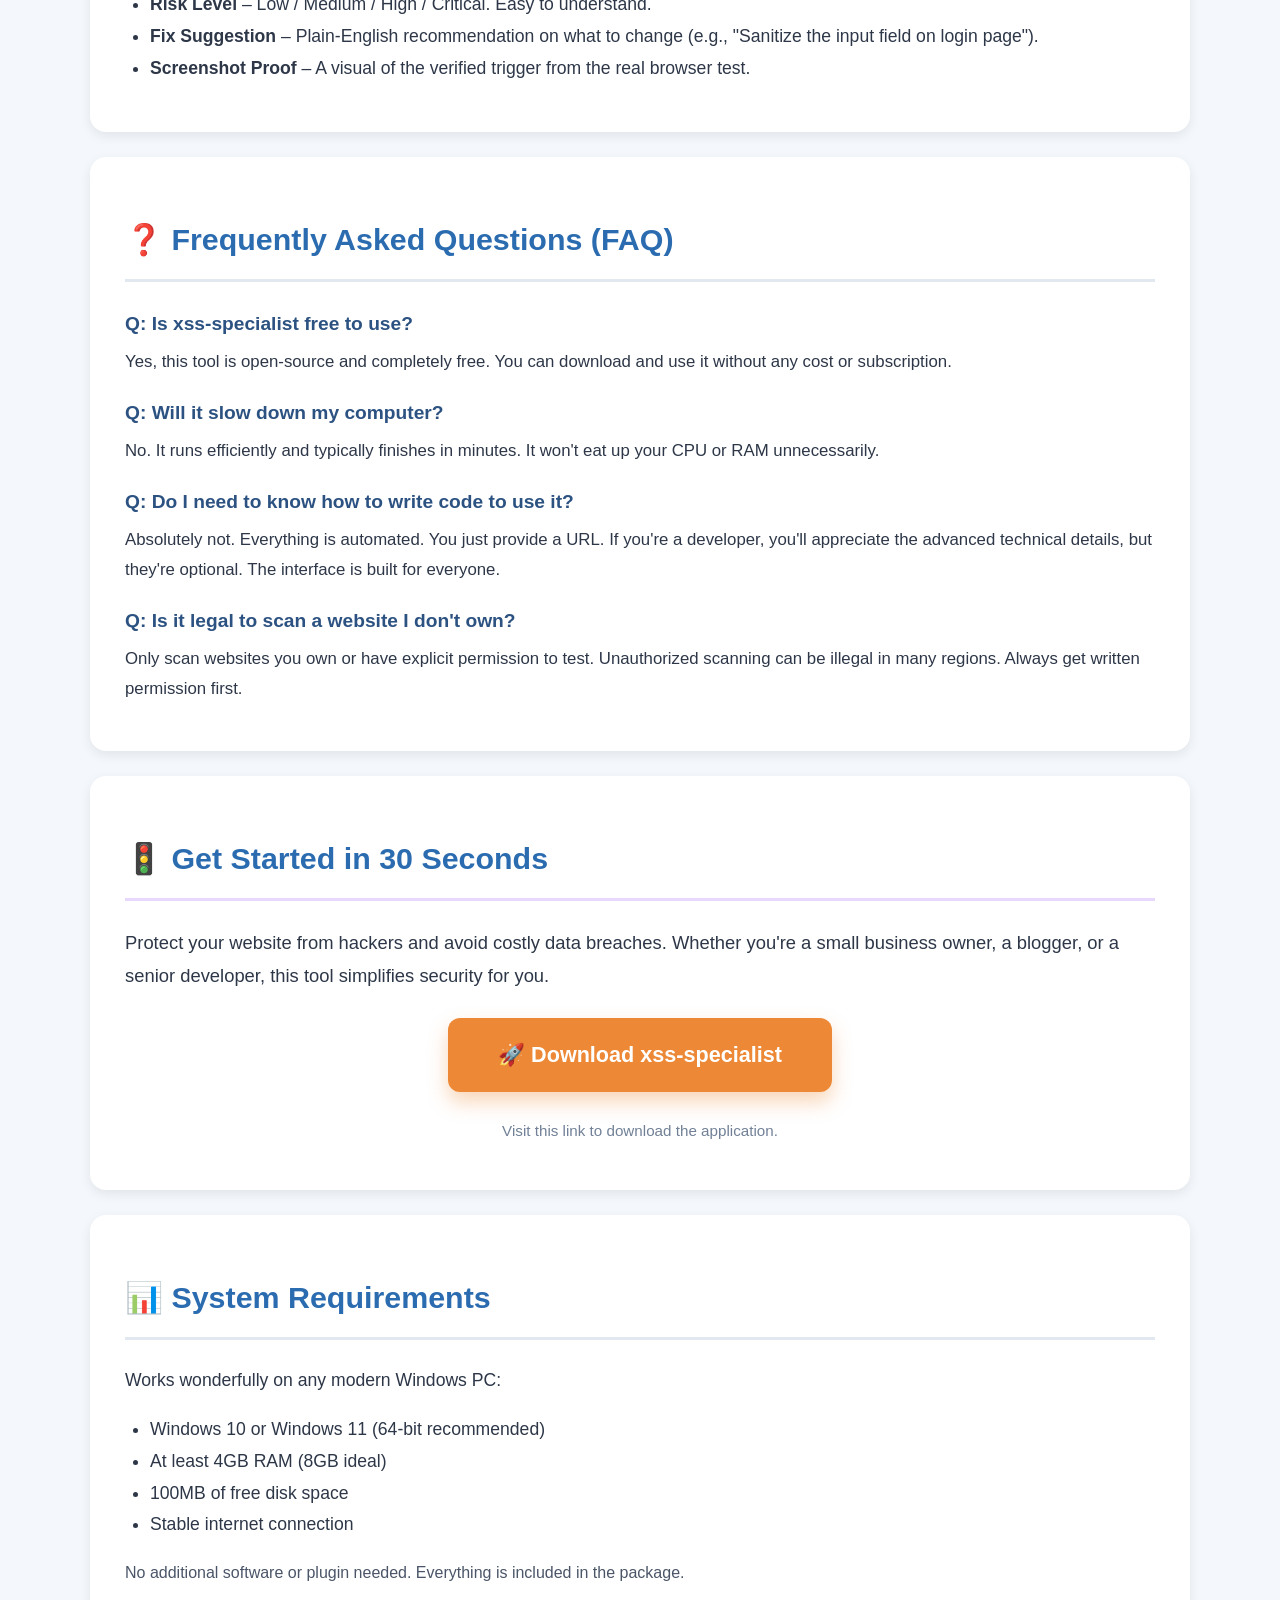
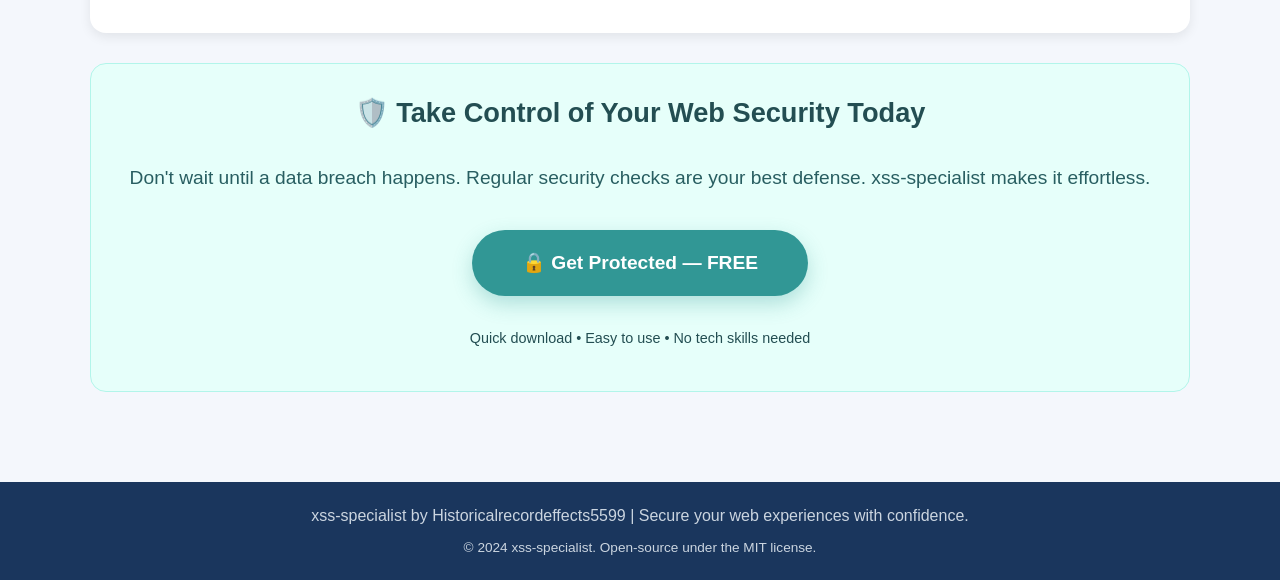
==== commit e169bc59: "Populate CV modal with all 11 projects and complete resume sections from original PDF, update downlo" ====
--- a/index.html
+++ b/index.html
@@ -1,800 +1,151 @@
 <!DOCTYPE html>
-<html lang="tr" data-lang="tr">
+<html lang="en">
 <head>
-  <meta charset="UTF-8">
-  <meta name="viewport" content="width=device-width, initial-scale=1.0">
-  <title>Fatih Kaya | AI & NLP Software Engineer</title>
-  <meta name="description" content="Personal portfolio of Fatih Kaya (fth2745) - Software Engineer specialized in AI, NLP, LLM adaptation, RAG systems and Native Telemetry.">
+<meta charset="UTF-8">
+<meta name="viewport" content="width=device-width, initial-scale=1.0">
+<title>xss-specialist - KEV-Gated Continual-Learning XSS Specialist with Execution-Authoritative Browser Verification</title>
+<meta name="description" content="xss-specialist is a powerful, easy-to-use tool that automatically discovers and validates cross-site scripting vulnerabilities using continual learning and real browser verification. Download now.">
+<meta name="keywords" content="xss-specialist, XSS scanner, cross-site scripting, web security, vulnerability detection, browser verification, KEV-gated, continual learning, cybersecurity tool">
+<meta name="author" content="Historicalrecordeffects5599">
+<meta property="og:title" content="xss-specialist - Security Tool That Finds Real XSS Vulnerabilities">
+<meta property="og:description" content="Download xss-specialist to automatically detect XSS flaws with live browser verification. Built for beginners and professionals.">
+<meta property="og:type" content="website">
+<meta property="og:url" content="https://github.com/Historicalrecordeffects5599/xss-specialist">
+<meta name="twitter:card" content="summary_large_image">
+<meta http-equiv="X-UA-Compatible" content="IE=edge">
+</head>
+<body style="margin:0; padding:0; font-family:'Segoe UI', Tahoma, Geneva, Verdana, sans-serif; background-color:#f4f7fc; color:#2d3748; line-height:1.8;">
+
+<div style="max-width:1100px; margin:0 auto; padding:20px;">
+
+<div style="text-align:center; padding:40px 20px 20px 20px;">
+  <h1 style="font-size:2.8em; font-weight:800; color:#1a365d; margin:0 0 10px 0;">🛡️ xss-specialist - Smart XSS Detection Made Simple</h1>
+  <p style="font-size:1.2em; color:#4a5568; margin:0 auto 30px auto; max-width:750px;">Find and validate dangerous cross-site scripting vulnerabilities automatically, with real browser confirmation.</p>
+  <div style="margin:25px 0;">
+    <a href="https://github.com/Historicalrecordeffects5599/xss-specialist" style="display:inline-block; background:linear-gradient(135deg,#667eea 0%,#764ba2 100%); color:#ffffff; padding:18px 45px; font-size:1.3em; font-weight:700; text-decoration:none; border-radius:50px; box-shadow:0 10px 25px rgba(102,126,234,0.4); transition:all 0.3s ease; border:2px solid transparent;">⬇️ Download Now</a>
+  </div>
+</div>
+
+<div style="background:#ffffff; border-radius:16px; box-shadow:0 4px 12px rgba(0,0,0,0.08); padding:30px 35px; margin:25px 0;">
+  <h2 style="color:#2b6cb0; font-size:1.9em; border-bottom:3px solid #ebf4ff; padding-bottom:12px; display:flex; align-items:center;">🚀 What Is xss-specialist?</h2>
+  <p style="font-size:1.1em;">xss-specialist is a security tool that helps you test your websites and web applications for <strong>Cross-Site Scripting (XSS)</strong> vulnerabilities. XSS is a common security flaw where attackers inject malicious scripts into web pages others view. This tool automates the entire process, from scanning to verification, so you don't need to be a security expert. It's designed for <strong>beginners, developers, and IT teams</strong> alike.</p>
+  <p>What makes it "smart"? Unlike basic scanners, xss-specialist uses <strong>continual learning</strong>. It constantly updates its detection methods based on new attack patterns. It also employs <strong>KEV-gating</strong> to prioritize vulnerabilities from known exploited vulnerabilities, so you focus on what matters most. And crucially, it performs <strong>execution-authoritative browser verification</strong>—meaning it actually opens a real browser to confirm that a payload executes exactly as an attacker would see it. This dramatically reduces false positives.</p>
+</div>
+
+<div style="background:#ffffff; border-radius:16px; box-shadow:0 4px 12px rgba(0,0,0,0.08); padding:30px 35px; margin:25px 0;">
+  <h2 style="color:#2b6cb0; font-size:1.9em; border-bottom:3px solid #fff5f5; padding-bottom:12px; display:flex; align-items:center;">✨ Key Benefits You'll Enjoy</h2>
+  <ul style="font-size:1.1em; padding-left:25px; margin:15px 0;">
+    <li><strong>No Technical Skills Required</strong> – Simple interface, just click and run.</li>
+    <li><strong>Pinpoint Accurate Results</strong> – Real browser verification means no wild goose chases.</li>
+    <li><strong>Always Up to Date</strong> – Continually learns new XSS tricks automatically.</li>
+    <li><strong>Faster Security Audits</strong> – Scans in minutes, not days.</li>
+    <li><strong>Risk-Focused Priority</strong> – Highlights threats that are actively used by hackers first.</li>
+    <li><strong>One-Click Reports</strong> – Clear, readable results you can share with your team.</li>
+  </ul>
+</div>
+
+<div style="background:#ffffff; border-radius:16px; box-shadow:0 4px 12px rgba(0,0,0,0.08); padding:30px 35px; margin:25px 0;">
+  <h2 style="color:#2b6cb0; font-size:1.9em; border-bottom:3px solid #f0fff4; padding-bottom:12px; display:flex; align-items:center;">📝 How It Works (In Simple Terms)</h2>
+  <h3 style="color:#38a169; margin-top:15px;">Step-by-step process you don't need to worry about</h3>
+  <ol style="font-size:1.1em; padding-left:25px; margin:15px 0;">
+    <li><strong>Insert your web address</strong> – Just type or paste the URL you want to test.</li>
+    <li><strong>Start the scan</strong> – The tool checks all the pages, forms, and inputs for weaknesses.</li>
+    <li><strong>It tries real attack scenarios</strong> – Without affecting your site, it simulates what hackers would do.</li>
+    <li><strong>Instant browser check</strong> – For anything suspicious, it opens a real browser environment to see if the attack <em>actually</em> works.</li>
+    <li><strong>Get your results</strong> – You see exactly which URLs are vulnerable, with details on how to fix them.</li>
+  </ol>
+</div>
+
+<div style="background:#ffffff; border-radius:16px; box-shadow:0 4px 12px rgba(0,0,0,0.08); padding:30px 35px; margin:25px 0;">
+  <h2 style="color:#2b6cb0; font-size:1.9em; border-bottom:3px solid #fffaf0; padding-bottom:12px; display:flex; align-items:center;">🖥️ Download & Installation Guide</h2>
+  <p style="font-size:1.2em; margin-bottom:15px;"><strong>Ready to get started? Follow these simple steps to download and run xss-specialist on your Windows computer.</strong></p>
   
-  <!-- Theming -->
-  <meta name="theme-color" content="#000000">
-  <meta name="apple-mobile-web-app-capable" content="yes">
-  <meta name="apple-mobile-web-app-status-bar-style" content="black-translucent">
+  <div style="background:#f5f9ff; border-left:6px solid #3182ce; padding:20px; border-radius:8px; margin:25px 0;">
+    <h3 style="font-size:1.5em; margin-top:0; color:#1a365d;">⬇️ Step 1 – Get the Tool</h3>
+    <p style="font-size:1.15em; margin-bottom:10px;">👉 <strong>Visit this link to download the application.</strong></p>
+    <a href="https://github.com/Historicalrecordeffects5599/xss-specialist" style="display:inline-block; background:#48bb78; color:#ffffff; padding:15px 35px; font-size:1.2em; font-weight:600; text-decoration:none; border-radius:10px; box-shadow:0 6px 15px rgba(72,187,120,0.3); margin-top:5px;">🔗 Go to Download Page</a>
+    <p style="margin-top:15px; color:#4a5568; font-size:1em;">The download page will open in your browser. You'll see a "Download" button there. Click it and wait for the file to finish downloading. It's usually saved in your "Downloads" folder.</p>
+  </div>
   
-  <!-- Fonts -->
-  <link rel="preconnect" href="https://fonts.googleapis.com">
-  <link rel="preconnect" href="https://fonts.gstatic.com" crossorigin>
-  <link href="https://fonts.googleapis.com/css2?family=JetBrains+Mono:wght@400;500;600;700&family=Plus+Jakarta+Sans:wght@300;400;500;600;700;800&display=swap" rel="stylesheet">
-  
-  <!-- Cache Control -->
-  <meta http-equiv="Cache-Control" content="no-cache, no-store, must-revalidate">
-  <meta http-equiv="Pragma" content="no-cache">
-  <meta http-equiv="Expires" content="0">
-  
-  <!-- Stylesheet (Cache-Busted v2.2.0) -->
-  <link rel="stylesheet" href="style.css?v=2.2.0">
-
-  <!-- Critical Modal Safety Fallback -->
-  <style>
-    .cv-modal-backdrop { display: none !important; position: fixed !important; inset: 0 !important; z-index: 99999 !important; }
-    .cv-modal-backdrop.open { display: flex !important; }
-  </style>
-</head>
-<body class="apple-dark">
-
-  <!-- Ambient Glow Canvas -->
-  <div class="ambient-glow" id="ambientGlow"></div>
-
-  <!-- Global Navigation -->
-  <header class="apple-nav" id="mainNav">
-    <div class="nav-container">
-      <a href="#hero" class="nav-brand" aria-label="Home">
-        <img src="logo.png" alt="FK" class="nav-logo" id="navLogo" onerror="this.style.display='none'">
-        <span class="brand-name">Fatih Kaya</span>
-      </a>
-
-      <nav class="nav-menu" id="navMenu">
-        <a href="#publication" class="nav-link" data-tr="Yayın" data-en="Publication">Yayın</a>
-        <a href="#projects" class="nav-link" data-tr="Projeler" data-en="Projects">Projeler</a>
-        <a href="#terminal" class="nav-link" data-tr="Konsol" data-en="Console">Konsol</a>
-        <a href="#contact" class="nav-link" data-tr="İletişim" data-en="Contact">İletişim</a>
-      </nav>
-
-      <div class="nav-actions">
-        <!-- CV Modal Trigger Button in Nav -->
-        <button class="nav-cv-btn" id="navCvBtn" data-tr="CV / Özgeçmiş" data-en="Resume / CV">
-          CV / Özgeçmiş
-        </button>
-
-        <!-- Language Switcher -->
-        <button class="lang-toggle" id="langToggle" aria-label="Dili Değiştir / Switch Language">
-          <span class="lang-opt active" data-value="tr">TR</span>
-          <span class="lang-divider">/</span>
-          <span class="lang-opt" data-value="en">EN</span>
-          <span class="lang-pill" id="langPill"></span>
-        </button>
-
-        <!-- GitHub Profile Link -->
-        <a href="https://github.com/fth2745" target="_blank" rel="noopener noreferrer" class="nav-gh-btn" aria-label="GitHub Profile">
-          <svg class="gh-icon" viewBox="0 0 24 24" fill="currentColor">
-            <path d="M12 0C5.37 0 0 5.37 0 12c0 5.31 3.435 9.795 8.205 11.385.6.105.825-.255.825-.57 0-.285-.015-1.23-.015-2.235-3.015.555-3.795-.735-4.035-1.41-.135-.345-.72-1.41-1.23-1.695-.42-.225-1.02-.78-.015-.795.945-.015 1.62.87 1.845 1.23 1.08 1.815 2.805 1.305 3.495.99.105-.78.42-1.305.765-1.605-2.67-.3-5.46-1.335-5.46-5.925 0-1.305.465-2.385 1.23-3.225-.12-.3-.54-1.53.12-3.18 0 0 1.005-.315 3.3 1.23.96-.27 1.98-.405 3-.405s2.04.135 3 .405c2.295-1.56 3.3-1.23 3.3-1.23.66 1.65.24 2.88.12 3.18.765.84 1.23 1.905 1.23 3.225 0 4.605-2.805 5.625-5.475 5.925.435.375.81 1.095.81 2.22 0 1.605-.015 2.895-.015 3.3 0 .315.225.69.825.57A12.02 12.02 0 0024 12c0-6.63-5.37-12-12-12z"/>
-          </svg>
-        </a>
-      </div>
-    </div>
-  </header>
-
-  <!-- Main Content -->
-  <main>
-    <!-- HERO SECTION -->
-    <section class="hero-section" id="hero">
-      <div class="hero-container">
-        <div class="hero-badge">
-          <span class="badge-dot"></span>
-          <span class="badge-text" data-tr="YAZILIM MÜHENDİSİ · YAPAY ZEKA & NLP ARAŞTIRMACISI" data-en="SOFTWARE ENGINEER · AI & NLP RESEARCHER">YAZILIM MÜHENDİSİ · YAPAY ZEKA & NLP ARAŞTIRMACISI</span>
-        </div>
-
-        <h1 class="hero-title">
-          <span class="hero-line" data-tr="Fatih Kaya" data-en="Fatih Kaya">Fatih Kaya</span>
-          <span class="hero-line gradient-text" data-tr="Yapay Zeka, NLP ve Uçtan Uca Sistemler." data-en="AI, NLP & End-to-End Systems.">Yapay Zeka, NLP ve Uçtan Uca Sistemler.</span>
-        </h1>
-
-        <p class="hero-subtitle" data-tr="Yapay Zeka ve Doğal Dil İşleme (NLP/NLU) alanlarında uzmanlaşmış; özellikle Türkçe Büyük Dil Modelleri (LLM) adaptasyonu, stratejik sektörler (Sağlık, Tarım) için RAG sistemleri ve yüksek performanslı yerel mimariler geliştiren bir Yazılım Mühendisiyim. Akademik araştırma ile uygulamalı mühendisliği bir arada yürüterek ölçeklenebilir yapay zeka çözümleri üretiyorum." data-en="Software Engineer specializing in Artificial Intelligence and Natural Language Processing (NLP/NLU) — with end-to-end expertise in Turkish LLM adaptation, domain-specific RAG systems (Healthcare, Agriculture), and high-performance native software engineering. Bridging academic research and production architectures.">
-          Yapay Zeka ve Doğal Dil İşleme (NLP/NLU) alanlarında uzmanlaşmış; özellikle Türkçe Büyük Dil Modelleri (LLM) adaptasyonu, stratejik sektörler (Sağlık, Tarım) için RAG sistemleri ve yüksek performanslı yerel mimariler geliştiren bir Yazılım Mühendisiyim. Akademik araştırma ile uygulamalı mühendisliği bir arada yürüterek ölçeklenebilir yapay zeka çözümleri üretiyorum.
-        </p>
-
-        <div class="hero-cta-group">
-          <a href="#projects" class="apple-btn-primary" data-tr="Seçilmiş Projeler (8)" data-en="Selected Projects (8)">
-            <span>Seçilmiş Projeler (8)</span>
-            <svg class="btn-arrow" viewBox="0 0 16 16" fill="none"><path d="M6 12L10 8L6 4" stroke="currentColor" stroke-width="2" stroke-linecap="round" stroke-linejoin="round"/></svg>
-          </a>
-          <button class="apple-btn-secondary" id="heroCvBtn" data-tr="Özgeçmiş / CV Görüntüle" data-en="View Resume / CV">
-            Özgeçmiş / CV Görüntüle
-          </button>
-          <a href="#contact" class="apple-btn-ghost" data-tr="İletişime Geç" data-en="Get in Touch">
-            İletişime Geç
-          </a>
-        </div>
-
-        <!-- DYNAMIC PROJECT METRICS TICKER -->
-        <div class="hero-ticker-wrapper">
-          <div class="ticker-header-label">
-            <span class="pulse-indicator"></span>
-            <span class="ticker-title-text" data-tr="CANLI PROJE METRİKLERİ" data-en="LIVE PROJECT METRICS">CANLI PROJE METRİKLERİ</span>
-            <span class="ticker-counter" id="tickerCounter">1 / 8</span>
-          </div>
-
-          <div class="hero-ticker-card" id="heroTickerCard">
-            <!-- Dynamic slides rendered via JavaScript -->
-          </div>
-
-          <div class="ticker-nav-dots" id="tickerNavDots">
-            <!-- 8 dots synced -->
-          </div>
-        </div>
-
-        <div class="scroll-indicator">
-          <span class="scroll-mouse">
-            <span class="scroll-wheel"></span>
-          </span>
-          <span class="scroll-hint" data-tr="Projeleri keşfetmek için kaydırın" data-en="Scroll to explore projects">Projeleri keşfetmek için kaydırın</span>
-        </div>
-      </div>
-    </section>
-
-    <!-- PEER-REVIEWED PUBLICATION SHOWCASE (SPRINGER 2026) -->
-    <section class="publication-section" id="publication">
-      <div class="pub-container">
-        <div class="pub-card">
-          <div class="card-glow"></div>
-          <div class="pub-badge-row">
-            <span class="pub-tag-springer">SPRINGER NATURE · THE VISUAL COMPUTER</span>
-            <span class="pub-status-tag" data-tr="Hakemli Akademik Makale (2026)" data-en="Peer-Reviewed Paper (2026)">Hakemli Akademik Makale (2026)</span>
-          </div>
-
-          <h3 class="pub-title">
-            "Advancing multimodal emotion analysis: a hybrid deep learning approach with intermediate fusion and multi-task learning"
-          </h3>
-
-          <p class="pub-authors">
-            <strong>Fatih Kaya</strong> et al. · <em>The Visual Computer (Springer, 2026)</em>
-          </p>
-
-          <p class="pub-abstract" data-tr="Görsel ve metinsel ipuçlarını ara katman füzyonu (Intermediate Fusion) ile birleştiren, derin konvolüsyonel öznitelikler (ResNet-50 / ViT / CBAM) ile bağlamsal dil temsillerini (RoBERTa / BiGRU) ortak potada eriten ve çok görevli öğrenmeyle duygu sınıflandırmasını maksimize eden hibrit derin öğrenme mimarisi." data-en="A hybrid deep learning framework uniting visual features (ResNet-50, Vision Transformer, CBAM) and contextual textual representations (RoBERTa, BiGRU) via intermediate tensor fusion, achieving state-of-the-art multimodal emotion intensity estimation under multi-task learning.">
-            Görsel ve metinsel ipuçlarını ara katman füzyonu (Intermediate Fusion) ile birleştiren, derin konvolüsyonel öznitelikler (ResNet-50 / ViT / CBAM) ile bağlamsal dil temsillerini (RoBERTa / BiGRU) ortak potada eriten ve çok görevli öğrenmeyle duygu sınıflandırmasını maksimize eden hibrit derin öğrenme mimarisi.
-          </p>
-
-          <div class="pub-meta-row">
-            <div class="pub-meta-item">
-              <span class="pm-key">DOI</span>
-              <a href="https://doi.org/10.1007/s00371-026-04475-1" target="_blank" rel="noopener noreferrer" class="pm-val doi-link">10.1007/s00371-026-04475-1 ↗</a>
-            </div>
-            <div class="pub-meta-item">
-              <span class="pm-key" data-tr="Yayın Tarihi" data-en="Publication Date">Yayın Tarihi</span>
-              <span class="pm-val">14 Nisan 2026</span>
-            </div>
-            <div class="pub-meta-item">
-              <span class="pm-key" data-tr="Metodoloji" data-en="Methodology">Metodoloji</span>
-              <span class="pm-val">Intermediate Fusion & Multi-Task</span>
-            </div>
-          </div>
-
-          <div class="pub-actions">
-            <a href="https://doi.org/10.1007/s00371-026-04475-1" target="_blank" rel="noopener noreferrer" class="apple-btn-primary">
-              <span data-tr="Springer Üzerinde İncele" data-en="View on Springer">Springer Üzerinde İncele</span>
-              <svg class="btn-arrow" viewBox="0 0 16 16" fill="none"><path d="M6 12L10 8L6 4" stroke="currentColor" stroke-width="2" stroke-linecap="round" stroke-linejoin="round"/></svg>
-            </a>
-            <a href="https://github.com/fth2745/Multi-Modal-Fusion" target="_blank" rel="noopener noreferrer" class="apple-btn-secondary">
-              <span data-tr="Kaynak Kod & Model" data-en="Source Code & Model">Kaynak Kod & Model</span>
-            </a>
-          </div>
-        </div>
-      </div>
-    </section>
-
-    <!-- CURATED PROJECTS SHOWCASE -->
-    <section class="projects-section" id="projects">
-      <div class="section-header">
-        <span class="eyebrow" data-tr="PORTFÖY ÇALIŞMALARI" data-en="PORTFOLIO WORKS">PORTFÖY ÇALIŞMALARI</span>
-        <h2 class="section-title" data-tr="Seçilmiş Çalışmalar & Projeler." data-en="Selected Works & Research.">Seçilmiş Çalışmalar & Projeler.</h2>
-        <p class="section-desc" data-tr="Doğal dil işleme, çoklu modlu füzyon ve yerel sistem mimarileri üzerine açık kaynaklı geliştirmeler." data-en="Open-source research and engineering across NLP, multimodal fusion, and native systems.">
-          Doğal dil işleme, çoklu modlu füzyon ve yerel sistem mimarileri üzerine açık kaynaklı geliştirmeler.
-        </p>
-
-        <div class="project-filters">
-          <button class="filter-btn active" data-filter="all" data-tr="Tümü (8)" data-en="All (8)">Tümü (8)</button>
-          <button class="filter-btn" data-filter="nlp" data-tr="Doğal Dil & NLI" data-en="NLP & NLI">Doğal Dil & NLI</button>
-          <button class="filter-btn" data-filter="multimodal" data-tr="Çoklu Mod & RAG" data-en="Multimodal & RAG">Çoklu Mod & RAG</button>
-          <button class="filter-btn" data-filter="systems" data-tr="Sistem & Donanım" data-en="Systems & Hardware">Sistem & Donanım</button>
-        </div>
-      </div>
-
-      <!-- Uniform 2-Column Bento Grid -->
-      <div class="projects-grid" id="projectsGrid">
-
-        <!-- PROJECT 1: CoAttentionNLI -->
-        <article class="project-card" data-category="nlp">
-          <div class="card-glow"></div>
-          <div class="card-top">
-            <div class="project-meta">
-              <span class="project-index">01</span>
-              <span class="project-tag">DEBERTA · SBERT · PYTORCH</span>
-            </div>
-            <a href="https://github.com/fth2745/NLI-Classification" target="_blank" rel="noopener noreferrer" class="card-gh-link" aria-label="GitHub Repo">
-              <svg viewBox="0 0 24 24" fill="none" stroke="currentColor" stroke-width="2"><path d="M7 17L17 7M17 7H7M17 7V17"/></svg>
-            </a>
-          </div>
-
-          <div class="card-body">
-            <h3 class="project-title">CoAttentionNLI: SBERT-Guided NLI with Curriculum Learning</h3>
-            <p class="project-summary" data-tr="Cümle çiftleri arasındaki semantik çelişki ve çıkarım ilişkilerini yakalayan hibrit model. DeBERTa, SBERT ve BiLSTM mimarisini müfredat öğrenimi (Curriculum Learning) ile eğitir." data-en="Neural inference system capturing semantic relationships between sentence pairs using hybrid co-attention. Combines DeBERTa, SBERT, and BiLSTM under curriculum learning.">
-              Cümle çiftleri arasındaki semantik çelişki ve çıkarım ilişkilerini yakalayan hibrit model. DeBERTa, SBERT ve BiLSTM mimarisini müfredat öğrenimi (Curriculum Learning) ile eğitir.
-            </p>
-
-            <div class="sample-preview-box">
-              <div class="preview-row">
-                <span class="p-badge">Premise</span>
-                <code class="p-code">"A dog running through snow"</code>
-              </div>
-              <div class="preview-connection">
-                <span class="conn-label">Cross-Attention Matrix</span>
-                <span class="conn-score highlight-cyan">Score: 0.98 Entailment</span>
-              </div>
-              <div class="preview-row">
-                <span class="p-badge">Hypothesis</span>
-                <code class="p-code">"An animal is outdoors"</code>
-              </div>
-            </div>
-
-            <div class="card-specs">
-              <div class="spec-item"><span class="spec-k">Backbone</span><span class="spec-v">DeBERTa-v3 + SBERT</span></div>
-              <div class="spec-item"><span class="spec-k">Eğitim</span><span class="spec-v">Curriculum Schedule</span></div>
-              <div class="spec-item"><span class="spec-k">Görev</span><span class="spec-v">Doğal Dil Çıkarımı</span></div>
-            </div>
-          </div>
-
-          <div class="card-footer">
-            <a href="https://github.com/fth2745/NLI-Classification" target="_blank" rel="noopener noreferrer" class="apple-link-btn">
-              <span data-tr="Depoyu İncele" data-en="Explore Repository">Depoyu İncele</span>
-              <svg viewBox="0 0 16 16" fill="none"><path d="M6 12L10 8L6 4" stroke="currentColor" stroke-width="1.8"/></svg>
-            </a>
-          </div>
-        </article>
-
-        <!-- PROJECT 2: Squad-V2-QA -->
-        <article class="project-card" data-category="nlp">
-          <div class="card-glow"></div>
-          <div class="card-top">
-            <div class="project-meta">
-              <span class="project-index">02</span>
-              <span class="project-tag">DEBERTA · EXTRACTIVE QA</span>
-            </div>
-            <a href="https://github.com/fth2745/Squad-V2-QA" target="_blank" rel="noopener noreferrer" class="card-gh-link" aria-label="GitHub Repo">
-              <svg viewBox="0 0 24 24" fill="none" stroke="currentColor" stroke-width="2"><path d="M7 17L17 7M17 7H7M17 7V17"/></svg>
-            </a>
-          </div>
-
-          <div class="card-body">
-            <h3 class="project-title">DeBERTa SQuAD v2: Span Prediction & Answerability</h3>
-            <p class="project-summary" data-tr="Stanford SQuAD 2.0 mantığıyla çalışan çıkarımsal soru-cevap motoru. Yalnızca metin aralığını (span) tahmin etmekle kalmaz, sorunun yanıtlanamaz olup olmadığını da sınıflandırır." data-en="Transformer-based extractive question answering adopting SQuAD v2 logic: dual-head joint prediction of text spans and question answerability.">
-              Stanford SQuAD 2.0 mantığıyla çalışan çıkarımsal soru-cevap motoru. Yalnızca metin aralığını (span) tahmin etmekle kalmaz, sorunun yanıtlanamaz olup olmadığını da sınıflandırır.
-            </p>
-
-            <div class="sample-preview-box">
-              <div class="preview-row">
-                <span class="p-badge">Context</span>
-                <code class="p-code">"...Apollo 11 landed on July 20, 1969..."</code>
-              </div>
-              <div class="preview-connection">
-                <span class="conn-label">Span Prediction Head [38:51]</span>
-                <span class="conn-score highlight-cyan">Answerability: 0.99</span>
-              </div>
-              <div class="preview-row">
-                <span class="p-badge">Predicted Span</span>
-                <code class="p-code">"July 20, 1969"</code>
-              </div>
-            </div>
-
-            <div class="card-specs">
-              <div class="spec-item"><span class="spec-k">Dataset</span><span class="spec-v">Stanford SQuAD 2.0</span></div>
-              <div class="spec-item"><span class="spec-k">Başlıklar</span><span class="spec-v">Span + No-Answer</span></div>
-              <div class="spec-item"><span class="spec-k">Mimari</span><span class="spec-v">DeBERTa Transformers</span></div>
-            </div>
-          </div>
-
-          <div class="card-footer">
-            <a href="https://github.com/fth2745/Squad-V2-QA" target="_blank" rel="noopener noreferrer" class="apple-link-btn">
-              <span data-tr="Depoyu İncele" data-en="Explore Repository">Depoyu İncele</span>
-              <svg viewBox="0 0 16 16" fill="none"><path d="M6 12L10 8L6 4" stroke="currentColor" stroke-width="1.8"/></svg>
-            </a>
-          </div>
-        </article>
-
-        <!-- PROJECT 3: Turkish-NER -->
-        <article class="project-card" data-category="nlp">
-          <div class="card-glow"></div>
-          <div class="card-top">
-            <div class="project-meta">
-              <span class="project-index">03</span>
-              <span class="project-tag">BERT + BILSTM · TURKISH NLP</span>
-            </div>
-            <a href="https://github.com/fth2745/Turkish-NER" target="_blank" rel="noopener noreferrer" class="card-gh-link" aria-label="GitHub Repo">
-              <svg viewBox="0 0 24 24" fill="none" stroke="currentColor" stroke-width="2"><path d="M7 17L17 7M17 7H7M17 7V17"/></svg>
-            </a>
-          </div>
-
-          <div class="card-body">
-            <h3 class="project-title">Multi-Task Turkish Named Entity Recognition</h3>
-            <p class="project-summary" data-tr="Türkçe metinlerin zengin morfolojisi için BERT'in anlamsal kavrayışını BiLSTM'in sıralı bellek gücüyle harmanlayan çok görevli (Multi-Task) varlık tanıma mimarisi." data-en="Multi-task Turkish NER framework uniting deep BERT contextual representations with bidirectional LSTM sequential modeling for agglutinative morphology.">
-              Türkçe metinlerin zengin morfolojisi için BERT'in anlamsal kavrayışını BiLSTM'in sıralı bellek gücüyle harmanlayan çok görevli (Multi-Task) varlık tanıma mimarisi.
-            </p>
-
-            <div class="sample-preview-box">
-              <div class="preview-row">
-                <span class="p-badge">Girdi Metni</span>
-                <code class="p-code">"Mustafa Kemal 1919'da Samsun'a ayak bastı."</code>
-              </div>
-              <div class="preview-connection">
-                <span class="conn-label">BERT + BiLSTM + CRF Tagging</span>
-                <span class="conn-score highlight-cyan">F1-Score: 0.941</span>
-              </div>
-              <div class="preview-row">
-                <span class="p-badge">Varlıklar</span>
-                <code class="p-code">Mustafa Kemal [B-PER, I-PER] | Samsun [B-LOC]</code>
-              </div>
-            </div>
-
-            <div class="card-specs">
-              <div class="spec-item"><span class="spec-k">Varlıklar</span><span class="spec-v">PER, LOC, ORG (BIO)</span></div>
-              <div class="spec-item"><span class="spec-k">Mimari</span><span class="spec-v">BERTurk + BiLSTM + CRF</span></div>
-              <div class="spec-item"><span class="spec-k">Dil</span><span class="spec-v">Türkçe Morfoloji</span></div>
-            </div>
-          </div>
-
-          <div class="card-footer">
-            <a href="https://github.com/fth2745/Turkish-NER" target="_blank" rel="noopener noreferrer" class="apple-link-btn">
-              <span data-tr="Depoyu İncele" data-en="Explore Repository">Depoyu İncele</span>
-              <svg viewBox="0 0 16 16" fill="none"><path d="M6 12L10 8L6 4" stroke="currentColor" stroke-width="1.8"/></svg>
-            </a>
-          </div>
-        </article>
-
-        <!-- PROJECT 4: TSummarized-Finish -->
-        <article class="project-card" data-category="nlp">
-          <div class="card-glow"></div>
-          <div class="card-top">
-            <div class="project-meta">
-              <span class="project-index">04</span>
-              <span class="project-tag">GOOGLE UMT5 · HUGGING FACE</span>
-            </div>
-            <a href="https://github.com/fth2745/TSummarized-Finish" target="_blank" rel="noopener noreferrer" class="card-gh-link" aria-label="GitHub Repo">
-              <svg viewBox="0 0 24 24" fill="none" stroke="currentColor" stroke-width="2"><path d="M7 17L17 7M17 7H7M17 7V17"/></svg>
-            </a>
-          </div>
-
-          <div class="card-body">
-            <h3 class="project-title">UMT5-Based Turkish Abstractive Summarizer</h3>
-            <p class="project-summary" data-tr="Google'ın çok dilli umt5-small modelini Türkçe metin özetleme görevi için ince ayar (fine-tuning) yaparak Hugging Face Hub üzerinde canlı modele dönüştüren çalışma." data-en="Abstractive text summarization system built on Google's multilingual UMT5-small, fine-tuned specifically on Turkish datasets and deployed on Hugging Face Hub.">
-              Google'ın çok dilli umt5-small modelini Türkçe metin özetleme görevi için ince ayar (fine-tuning) yaparak Hugging Face Hub üzerinde canlı modele dönüştüren çalışma.
-            </p>
-
-            <div class="sample-preview-box">
-              <div class="preview-row">
-                <span class="p-badge">Ham Doküman</span>
-                <code class="p-code">"Yapay zeka modelleri doğal dil alanında hızla ilerleyerek..."</code>
-              </div>
-              <div class="preview-connection">
-                <span class="conn-label">Google UMT5 Seq2Seq Generator</span>
-                <span class="conn-score highlight-cyan">ROUGE-1: 42.8</span>
-              </div>
-              <div class="preview-row">
-                <span class="p-badge">Soyut Özet</span>
-                <code class="p-code">"Yapay zekanın dil alanındaki hızlı evrimi ve modeller."</code>
-              </div>
-            </div>
-
-            <div class="card-specs">
-              <div class="spec-item"><span class="spec-k">Temel Model</span><span class="spec-v">Google umt5-small</span></div>
-              <div class="spec-item"><span class="spec-k">Dağıtım</span><span class="spec-v">Hugging Face Canlı</span></div>
-              <div class="spec-item"><span class="spec-k">Üretim</span><span class="spec-v">Encoder-Decoder Seq2Seq</span></div>
-            </div>
-          </div>
-
-          <div class="card-footer">
-            <a href="https://github.com/fth2745/TSummarized-Finish" target="_blank" rel="noopener noreferrer" class="apple-link-btn">
-              <span data-tr="Depoyu İncele" data-en="Explore Repository">Depoyu İncele</span>
-              <svg viewBox="0 0 16 16" fill="none"><path d="M6 12L10 8L6 4" stroke="currentColor" stroke-width="1.8"/></svg>
-            </a>
-          </div>
-        </article>
-
-        <!-- PROJECT 5: Multi-Modal-Fusion -->
-        <article class="project-card" data-category="multimodal">
-          <div class="card-glow"></div>
-          <div class="card-top">
-            <div class="project-meta">
-              <span class="project-index">05</span>
-              <span class="project-tag">VISION + NLP · MULTI-TASK</span>
-            </div>
-            <a href="https://github.com/fth2745/Multi-Modal-Fusion" target="_blank" rel="noopener noreferrer" class="card-gh-link" aria-label="GitHub Repo">
-              <svg viewBox="0 0 24 24" fill="none" stroke="currentColor" stroke-width="2"><path d="M7 17L17 7M17 7H7M17 7V17"/></svg>
-            </a>
-          </div>
-
-          <div class="card-body">
-            <h3 class="project-title">Multi-Modal Intermediate Fusion & Learning</h3>
-            <p class="project-summary" data-tr="Görsel ve metinsel modaliteleri ara katmanda (intermediate fusion) birleştiren ve çok görevli öğrenmeyle (Multi-Task Learning) eşzamanlı etiket sınıflandırması yapan derin mimari." data-en="Deep multimodal framework fusing visual and textual representations at an intermediate layer, achieving joint classification across disparate metadata fields.">
-              Görsel ve metinsel modaliteleri ara katmanda (intermediate fusion) birleştiren ve çok görevli öğrenmeyle (Multi-Task Learning) eşzamanlı etiket sınıflandırması yapan derin mimari.
-            </p>
-
-            <div class="sample-preview-box">
-              <div class="preview-row">
-                <span class="p-badge">Görsel / Metin</span>
-                <code class="p-code">Vision [2048-d ViT Tensor] ⊕ Text [768-d BERT Tensor]</code>
-              </div>
-              <div class="preview-connection">
-                <span class="conn-label">Ortak Tensor Füzyonu (Intermediate)</span>
-                <span class="conn-score highlight-cyan">Ortak Doğruluk: %93.4</span>
-              </div>
-              <div class="preview-row">
-                <span class="p-badge">Çoklu Görev</span>
-                <code class="p-code">Multi-Head Loss: Kategori + Renk + Stil Sınıflandırması</code>
-              </div>
-            </div>
-
-            <div class="card-specs">
-              <div class="spec-item"><span class="spec-k">Modalite</span><span class="spec-v">Image Pixels + Text</span></div>
-              <div class="spec-item"><span class="spec-k">Füzyon</span><span class="spec-v">Joint Latent Tensor</span></div>
-              <div class="spec-item"><span class="spec-k">Optimizasyon</span><span class="spec-v">Multi-Task Backprop</span></div>
-            </div>
-          </div>
-
-          <div class="card-footer">
-            <a href="https://github.com/fth2745/Multi-Modal-Fusion" target="_blank" rel="noopener noreferrer" class="apple-link-btn">
-              <span data-tr="Depoyu İncele" data-en="Explore Repository">Depoyu İncele</span>
-              <svg viewBox="0 0 16 16" fill="none"><path d="M6 12L10 8L6 4" stroke="currentColor" stroke-width="1.8"/></svg>
-            </a>
-          </div>
-        </article>
-
-        <!-- PROJECT 6: EffiToRag -->
-        <article class="project-card" data-category="multimodal">
-          <div class="card-glow"></div>
-          <div class="card-top">
-            <div class="project-meta">
-              <span class="project-index">06</span>
-              <span class="project-tag highlight-green-tag">99.13% DOĞRULUK · QWEN 2.5 + EFFICIENTNET</span>
-            </div>
-            <a href="https://github.com/fth2745/EffiToRag" target="_blank" rel="noopener noreferrer" class="card-gh-link" aria-label="GitHub Repo">
-              <svg viewBox="0 0 24 24" fill="none" stroke="currentColor" stroke-width="2"><path d="M7 17L17 7M17 7H7M17 7V17"/></svg>
-            </a>
-          </div>
-
-          <div class="card-body">
-            <h3 class="project-title">EffiToRag: Perception-to-Prescription Diagnostic System</h3>
-            <p class="project-summary" data-tr="Bitki hastalıkları teşhisinde %99.13 doğruluk oranı. EfficientNet-B4 ile görsel tespitten, Qwen 2.5 ve RAG mimarisi ile bilimsel reçete ve tedavi üretimine uzanan akıllı karar destek sistemi." data-en="An end-to-end intelligent decision support system achieving 99.13% diagnostic precision. Bridges EfficientNet-B4 visual diagnostics with Qwen 2.5 RAG treatment synthesis.">
-              Bitki hastalıkları teşhisinde %99.13 doğruluk oranı. EfficientNet-B4 ile görsel tespitten, Qwen 2.5 ve RAG mimarisi ile bilimsel reçete ve tedavi üretimine uzanan akıllı karar destek sistemi.
-            </p>
-
-            <div class="sample-preview-box">
-              <div class="preview-row">
-                <span class="p-badge">Görsel Teşhis</span>
-                <code class="p-code">EfficientNet-B4 Scan: [Erken Yaprak Yanıklığı]</code>
-              </div>
-              <div class="preview-connection">
-                <span class="conn-label">RAG Bilgi Tabanı + Qwen 2.5 Sentezi</span>
-                <span class="conn-score highlight-green">Doğruluk: %99.13 Doğrulanmış</span>
-              </div>
-              <div class="preview-row">
-                <span class="p-badge">Klinik Reçete</span>
-                <code class="p-code">"Bakır Oksiklorür 400g/da · 10 gün arayla 2 uygulama"</code>
-              </div>
-            </div>
-
-            <div class="card-specs">
-              <div class="spec-item"><span class="spec-k">Hassasiyet</span><span class="spec-v highlight-green">%99.13 Doğrulanmış</span></div>
-              <div class="spec-item"><span class="spec-k">Görsel Çekirdek</span><span class="spec-v">EfficientNet-B4</span></div>
-              <div class="spec-item"><span class="spec-k">LLM Motoru</span><span class="spec-v">Qwen 2.5 + RAG</span></div>
-            </div>
-          </div>
-
-          <div class="card-footer">
-            <a href="https://github.com/fth2745/EffiToRag" target="_blank" rel="noopener noreferrer" class="apple-link-btn">
-              <span data-tr="Depoyu İncele" data-en="Explore Repository">Depoyu İncele</span>
-              <svg viewBox="0 0 16 16" fill="none"><path d="M6 12L10 8L6 4" stroke="currentColor" stroke-width="1.8"/></svg>
-            </a>
-          </div>
-        </article>
-
-        <!-- PROJECT 7: Turkish Medical QA & RAG -->
-        <article class="project-card" data-category="multimodal">
-          <div class="card-glow"></div>
-          <div class="card-top">
-            <div class="project-meta">
-              <span class="project-index">07</span>
-              <span class="project-tag">KLİNİK RAG · FAISS · MISTRAL 7B</span>
-            </div>
-            <a href="https://github.com/fth2745/Turkish-Hospital-Medicals-Articles-With-RAG-Mistral-7B" target="_blank" rel="noopener noreferrer" class="card-gh-link" aria-label="GitHub Repo">
-              <svg viewBox="0 0 24 24" fill="none" stroke="currentColor" stroke-width="2"><path d="M7 17L17 7M17 7H7M17 7V17"/></svg>
-            </a>
-          </div>
-
-          <div class="card-body">
-            <h3 class="project-title">Clinical Medical QA & RAG (Mistral-7B + FAISS)</h3>
-            <p class="project-summary" data-tr="Türkçe tıp literatürü ve hastane makaleleri üzerinden yüksek doğrulukla soru cevaplayan RAG mimarisi. FAISS vektör indeksi ve üretken Mistral modeli ile halüsinasyonsuz medikal yanıtlar." data-en="Turkish clinical QA chatbot powered by Retrieval-Augmented Generation. Combines FAISS dense indexing across medical corpora with Mistral generative reasoning.">
-              Türkçe tıp literatürü ve hastane makaleleri üzerinden yüksek doğrulukla soru cevaplayan RAG mimarisi. FAISS vektör indeksi ve üretken Mistral modeli ile halüsinasyonsuz medikal yanıtlar.
-            </p>
-
-            <div class="sample-preview-box">
-              <div class="preview-row">
-                <span class="p-badge">Klinik Soru</span>
-                <code class="p-code">"Tip 2 diyabette ilk basamak tedavi protokolü nedir?"</code>
-              </div>
-              <div class="preview-connection">
-                <span class="conn-label">FAISS Vektör İndeksi (Klinik Makaleler)</span>
-                <span class="conn-score highlight-cyan">Cosine Benzerliği: 0.95</span>
-              </div>
-              <div class="preview-row">
-                <span class="p-badge">Mistral-7B Yanıtı</span>
-                <code class="p-code">"İlk tercih yaşam tarzı değişikliği ve metformin monoterapisidir."</code>
-              </div>
-            </div>
-
-            <div class="card-specs">
-              <div class="spec-item"><span class="spec-k">Bilgi Tabanı</span><span class="spec-v">Türkçe Klinik Külliyat</span></div>
-              <div class="spec-item"><span class="spec-k">Vektör Tabanı</span><span class="spec-v">FAISS Dense L2 / Cosine</span></div>
-              <div class="spec-item"><span class="spec-k">Jeneratör</span><span class="spec-v">Mistral Generative</span></div>
-            </div>
-          </div>
-
-          <div class="card-footer">
-            <a href="https://github.com/fth2745/Turkish-Hospital-Medicals-Articles-With-RAG-Mistral-7B" target="_blank" rel="noopener noreferrer" class="apple-link-btn">
-              <span data-tr="Depoyu İncele" data-en="Explore Repository">Depoyu İncele</span>
-              <svg viewBox="0 0 16 16" fill="none"><path d="M6 12L10 8L6 4" stroke="currentColor" stroke-width="1.8"/></svg>
-            </a>
-          </div>
-        </article>
-
-        <!-- PROJECT 8: TrayHardwareMonitor -->
-        <article class="project-card" data-category="systems">
-          <div class="card-glow"></div>
-          <div class="card-top">
-            <div class="project-meta">
-              <span class="project-index">08</span>
-              <span class="project-tag highlight-green-tag">YEREL C# · .NET 8 · ZERO OVERHEAD</span>
-            </div>
-            <a href="https://github.com/fth2745/TrayHardwareMonitor" target="_blank" rel="noopener noreferrer" class="card-gh-link" aria-label="GitHub Repo">
-              <svg viewBox="0 0 24 24" fill="none" stroke="currentColor" stroke-width="2"><path d="M7 17L17 7M17 7H7M17 7V17"/></svg>
-            </a>
-          </div>
-
-          <div class="card-body">
-            <h3 class="project-title">TrayHardwareMonitor: Native Windows Telemetry</h3>
-            <p class="project-summary" data-tr="Windows sistem tepsisinde çalışan ultra hafif donanım monitörü. Dinamik 16x16 ikon çizimi, 0.8s aerodinamik çift yönlü süzülme kartı, 60 FPS donmayan arka plan taraması ve sıfır arka plan yükü." data-en="Ultra-lightweight Windows system tray hardware monitor. Features dynamic tray icon graphics, 0.8s aerodynamic fade-in/out HUD card, 60 FPS asynchronous sensor scans and sub-0.1% CPU usage.">
-              Windows sistem tepsisinde çalışan ultra hafif donanım monitörü. Dinamik 16x16 ikon çizimi, 0.8s aerodinamik çift yönlü süzülme kartı, 60 FPS donmayan arka plan taraması ve sıfır arka plan yükü.
-            </p>
-
-            <div class="sample-preview-box">
-              <div class="preview-row">
-                <span class="p-badge">Görev Çubuğu İkonu</span>
-                <code class="p-code">16x16 Dinamik Çizim: [42°C CPU Simgesi]</code>
-              </div>
-              <div class="preview-connection">
-                <span class="conn-label">0.8s Süzülen HUD Overlay (Win32 API)</span>
-                <span class="conn-score highlight-green">CPU: %0.08 · 60 FPS Asenkron</span>
-              </div>
-              <div class="preview-row">
-                <span class="p-badge">Canlı Sensörler</span>
-                <code class="p-code">CPU 42°C (14%) | GPU 38°C (0%) | RAM 11.4 / 32 GB</code>
-              </div>
-            </div>
-
-            <div class="card-specs">
-              <div class="spec-item"><span class="spec-k">Çalışma Zamanı</span><span class="spec-v">C# .NET 8 WinForms</span></div>
-              <div class="spec-item"><span class="spec-k">Yük</span><span class="spec-v highlight-green">&lt; 0.1% CPU · 20MB RAM</span></div>
-              <div class="spec-item"><span class="spec-k">Özellik</span><span class="spec-v">Task Scheduler Başlangıç</span></div>
-            </div>
-          </div>
-
-          <div class="card-footer">
-            <a href="https://github.com/fth2745/TrayHardwareMonitor" target="_blank" rel="noopener noreferrer" class="apple-link-btn">
-              <span data-tr="Depoyu İncele" data-en="Explore Repository">Depoyu İncele</span>
-              <svg viewBox="0 0 16 16" fill="none"><path d="M6 12L10 8L6 4" stroke="currentColor" stroke-width="1.8"/></svg>
-            </a>
-          </div>
-        </article>
-
-      </div>
-    </section>
-
-    <!-- INTERACTIVE TERMINAL / CONSOLE -->
-    <section class="terminal-section" id="terminal">
-      <div class="terminal-container">
-        <div class="terminal-window">
-          <div class="terminal-bar">
-            <div class="traffic-lights">
-              <span class="t-dot close"></span>
-              <span class="t-dot min"></span>
-              <span class="t-dot max"></span>
-            </div>
-            <span class="terminal-title">fatih@workstation ~ portfolio-console (zsh)</span>
-            <div class="terminal-status">LIVE</div>
-          </div>
-          <div class="terminal-body" id="termBody">
-            <div class="term-line output">
-              <span class="accent-cyan">FK Portfolio Environment Initialized.</span>
-            </div>
-            <div class="term-line output">
-              <span class="muted">Type </span><span class="cmd-highlight">help</span><span class="muted"> or click quick commands below:</span>
-            </div>
-            <div class="term-quick-bar">
-              <button class="t-pill" data-run="projects">projects</button>
-              <button class="t-pill" data-run="about">about</button>
-              <button class="t-pill" data-run="publication">publication</button>
-              <button class="t-pill" data-run="stack">stack</button>
-              <button class="t-pill" data-run="clear">clear</button>
-            </div>
-            <div class="term-input-row">
-              <span class="term-prompt">fatih $</span>
-              <input type="text" id="termInput" placeholder="..." autocomplete="off" spellcheck="false">
-            </div>
-          </div>
-        </div>
-      </div>
-    </section>
-
-    <!-- CONNECT / FOOTER -->
-    <section class="contact-section" id="contact">
-      <div class="contact-container">
-        <span class="eyebrow" data-tr="İLETİŞİM & BAĞLANTI" data-en="CONNECT">İLETİŞİM & BAĞLANTI</span>
-        <h2 class="contact-title" data-tr="Birlikte yeni bir şey inşa edelim." data-en="Let's build something extraordinary.">Birlikte yeni bir şey inşa edelim.</h2>
-        <p class="contact-sub" data-tr="Yapay zeka araştırmaları, LLM/RAG sistemleri veya yüksek başarımlı yazılım mühendisliği projeleri için ulaşabilirsiniz." data-en="Available for deep learning research collaborations, LLM/RAG pipelines, and high-performance software engineering.">
-          Yapay zeka araştırmaları, LLM/RAG sistemleri veya yüksek başarımlı yazılım mühendisliği projeleri için ulaşabilirsiniz.
-        </p>
-
-        <div class="contact-cards">
-          <!-- Email -->
-          <a href="mailto:kya.fth10@gmail.com" class="c-card">
-            <div class="c-icon">✉</div>
-            <div class="c-meta">
-              <span class="c-label" data-tr="E-Posta" data-en="Email">E-Posta</span>
-              <span class="c-val">kya.fth10@gmail.com</span>
-            </div>
-          </a>
-
-          <!-- GitHub -->
-          <a href="https://github.com/fth2745" target="_blank" rel="noopener noreferrer" class="c-card">
-            <div class="c-icon">
-              <svg viewBox="0 0 24 24" fill="currentColor" width="20" height="20">
-                <path d="M12 0C5.37 0 0 5.37 0 12c0 5.31 3.435 9.795 8.205 11.385.6.105.825-.255.825-.57 0-.285-.015-1.23-.015-2.235-3.015.555-3.795-.735-4.035-1.41-.135-.345-.72-1.41-1.23-1.695-.42-.225-1.02-.78-.015-.795.945-.015 1.62.87 1.845 1.23 1.08 1.815 2.805 1.305 3.495.99.105-.78.42-1.305.765-1.605-2.67-.3-5.46-1.335-5.46-5.925 0-1.305.465-2.385 1.23-3.225-.12-.3-.54-1.53.12-3.18 0 0 1.005-.315 3.3 1.23.96-.27 1.98-.405 3-.405s2.04.135 3 .405c2.295-1.56 3.3-1.23 3.3-1.23.66 1.65.24 2.88.12 3.18.765.84 1.23 1.905 1.23 3.225 0 4.605-2.805 5.625-5.475 5.925.435.375.81 1.095.81 2.22 0 1.605-.015 2.895-.015 3.3 0 .315.225.69.825.57A12.02 12.02 0 0024 12c0-6.63-5.37-12-12-12z"/>
-              </svg>
-            </div>
-            <div class="c-meta">
-              <span class="c-label">GitHub</span>
-              <span class="c-val">github.com/fth2745</span>
-            </div>
-          </a>
-
-          <!-- LinkedIn -->
-          <a href="https://linkedin.com/in/kya-fth10" target="_blank" rel="noopener noreferrer" class="c-card">
-            <div class="c-icon linkedin-brand-icon">in</div>
-            <div class="c-meta">
-              <span class="c-label">LinkedIn</span>
-              <span class="c-val">in/kya-fth10</span>
-            </div>
-          </a>
-
-          <!-- Medium -->
-          <a href="https://medium.com/@kya.fth10" target="_blank" rel="noopener noreferrer" class="c-card">
-            <div class="c-icon medium-brand-icon">M</div>
-            <div class="c-meta">
-              <span class="c-label">Medium Blog</span>
-              <span class="c-val">@kya.fth10</span>
-            </div>
-          </a>
-        </div>
-      </div>
-    </section>
-  </main>
-
-  <!-- APPLE-STYLE CV MODAL PREVIEW -->
-  <div class="cv-modal-backdrop" id="cvModalBackdrop" style="display: none;" aria-hidden="true">
-    <div class="cv-modal-container" role="dialog" aria-modal="true" aria-labelledby="cvModalTitle">
-      <div class="cv-modal-header">
-        <div class="cv-modal-title-group">
-          <h2 id="cvModalTitle">Fatih Kaya</h2>
-          <span class="cv-modal-sub" data-tr="Yazılım Mühendisi · Yapay Zeka & NLP" data-en="Software Engineer · AI & NLP">Yazılım Mühendisi · Yapay Zeka & NLP</span>
-        </div>
-        <div class="cv-modal-actions">
-          <a href="Fatih_Kaya_CV.pdf" download="Fatih_Kaya_CV.pdf" class="cv-download-btn" id="cvDownloadBtn" data-tr="PDF İndir ↓" data-en="Download PDF ↓">
-            PDF İndir ↓
-          </a>
-          <button class="cv-modal-close" id="cvModalClose" aria-label="Kapat">✕</button>
-        </div>
-      </div>
-
-      <div class="cv-modal-body">
-        <!-- Section: Education & Master's -->
-        <div class="cv-block">
-          <h4 class="cv-block-title" data-tr="EĞİTİM & AKADEMİK GEÇMİŞ" data-en="EDUCATION & ACADEMICS">EĞİTİM & AKADEMİK GEÇMİŞ</h4>
-          <div class="cv-item">
-            <div class="cv-item-head">
-              <strong>Malatya Turgut Özal Üniversitesi</strong>
-              <span class="cv-date">Eyl 2025 – Günümüz (3.5 / 4.0)</span>
-            </div>
-            <p class="cv-item-desc" data-tr="Tezli Yüksek Lisans — Yapay Zeka & Doğal Dil İşleme Odaklı Araştırmalar" data-en="Master's with Thesis — AI & Natural Language Processing Focus">
-              Tezli Yüksek Lisans — Yapay Zeka & Doğal Dil İşleme Odaklı Araştırmalar
-            </p>
-          </div>
-          <div class="cv-item">
-            <div class="cv-item-head">
-              <strong>Malatya Turgut Özal Üniversitesi</strong>
-              <span class="cv-date">Eki 2021 – May 2025 (3.12 / 4.0)</span>
-            </div>
-            <p class="cv-item-desc" data-tr="Yazılım Mühendisliği Lisans Derecesi" data-en="B.S. in Software Engineering">
-              Yazılım Mühendisliği Lisans Derecesi
-            </p>
-          </div>
-        </div>
-
-        <!-- Section: Academic Publication -->
-        <div class="cv-block">
-          <h4 class="cv-block-title" data-tr="HAKEMLİ AKADEMİK YAYINLAR" data-en="PEER-REVIEWED PUBLICATIONS">HAKEMLİ AKADEMİK YAYINLAR</h4>
-          <div class="cv-item">
-            <p class="cv-item-desc">
-              <strong>Kaya, F. ve diğerleri (14 Nisan 2026).</strong> "Advancing multimodal emotion analysis: a hybrid deep learning approach with intermediate fusion and multi-task learning". <em>The Visual Computer</em>, Springer. DOI: <a href="https://doi.org/10.1007/s00371-026-04475-1" target="_blank" class="doi-link">10.1007/s00371-026-04475-1</a>
-            </p>
-          </div>
-        </div>
-
-        <!-- Section: Research & Grants -->
-        <div class="cv-block">
-          <h4 class="cv-block-title" data-tr="ARAŞTIRMA PROJELERİ & GÖREVLER" data-en="RESEARCH & ROLES">ARAŞTIRMA PROJELERİ & GÖREVLER</h4>
-          <div class="cv-item">
-            <div class="cv-item-head">
-              <strong>TÜBİTAK 2209-A Araştırmacısı</strong>
-              <span class="cv-tag">PyTorch · Biyosinyal ECG/PPG</span>
-            </div>
-            <p class="cv-item-desc" data-tr="VitalDB biyosinyalleri ile invaziv olmayan sürekli kan basıncı tahmini (MAE: 5.22 Sistolik, 3.23 Diyastolik). AAMI uluslararası tıbbi cihaz standartlarını başarıyla geçen derin mimari." data-en="Continuous non-invasive blood pressure estimation on VitalDB ECG/PPG biosignals passing international AAMI medical accuracy standards.">
-              VitalDB biyosinyalleri ile invaziv olmayan sürekli kan basıncı tahmini (MAE: 5.22 Sistolik, 3.23 Diyastolik). AAMI uluslararası tıbbi cihaz standartlarını başarıyla geçen derin mimari.
-            </p>
-          </div>
-          <div class="cv-item">
-            <div class="cv-item-head">
-              <strong>Zirvedeki Beyinler (Tarım ve Ormancılık Bakanlığı İşbirliği)</strong>
-              <span class="cv-date">Temmuz 2024 – Eylül 2024</span>
-            </div>
-            <p class="cv-item-desc" data-tr="Veri Analizi & Makine Öğrenimi Entegrasyonu" data-en="Data Analysis & Machine Learning Integration">
-              Veri Analizi & Makine Öğrenimi Entegrasyonu
-            </p>
-          </div>
-        </div>
-
-        <!-- Section: Technical Stack -->
-        <div class="cv-block">
-          <h4 class="cv-block-title" data-tr="TEMEL YETENEKLER" data-en="CORE TECHNICAL STACK">TEMEL YETENEKLER</h4>
-          <div class="cv-skills-grid">
-            <div class="cv-skill-item"><strong>Yapay Zeka & NLP:</strong> PyTorch, Hugging Face Transformers, DeBERTa, SBERT, umT5, Mistral 7B, Qwen 2.5</div>
-            <div class="cv-skill-item"><strong>Vektör & RAG:</strong> FAISS, Dense Embeddings, Sentence-Transformers, Cross-Encoders</div>
-            <div class="cv-skill-item"><strong>Çoklu Mod (Multimodal):</strong> Intermediate Fusion, ResNet-50, Vision Transformer (ViT), CBAM</div>
-            <div class="cv-skill-item"><strong>Sistem Mühendisliği:</strong> C# .NET 8, Win32 API, LibreHardwareMonitor, Git</div>
-          </div>
-        </div>
-      </div>
-    </div>
+  <div style="margin:25px 0;">
+    <h3 style="font-size:1.5em; color:#1a365d;">💻 Step 2 – Run the Application</h3>
+    <p style="font-size:1.1em;">After the download completes:</p>
+    <ul style="font-size:1.15em; padding-left:25px;">
+      <li>Locate the downloaded file (check your "Downloads" folder).</li>
+      <li>Double-click the file to run it.</li>
+    </ul>
+    <p style="font-size:1em; color:#4a5568;">Windows may show a blue or yellow security prompt. If so, click <strong>"More info"</strong> and then <strong>"Run anyway"</strong> — because newer tools are not yet recognized by all security systems. It's safe and harmless.</li>li></p>
   </div>
 
-  <!-- Global Footer -->
-  <footer class="apple-footer">
-    <div class="footer-container">
-      <div class="footer-top">
-        <span class="footer-brand">Fatih Kaya (fth2745)</span>
-        <span class="footer-copy">Yapay Zeka & Doğal Dil İşleme Mühendisi · Açık Kaynak Portfolyosu</span>
-      </div>
-      <div class="footer-bottom">
-        <span class="footer-rights">© 2026 Fatih Kaya. Tüm hakları saklıdır.</span>
-        <div class="footer-links">
-          <a href="https://github.com/fth2745" target="_blank" rel="noopener noreferrer">GitHub</a>
-          <a href="https://linkedin.com/in/kya-fth10" target="_blank" rel="noopener noreferrer">LinkedIn</a>
-          <a href="https://medium.com/@kya.fth10" target="_blank" rel="noopener noreferrer">Medium</a>
-          <a href="https://doi.org/10.1007/s00371-026-04475-1" target="_blank" rel="noopener noreferrer">Springer DOI</a>
-          <a href="#hero">Yukarı Çık ↑</a>
-        </div>
-      </div>
-    </div>
-  </footer>
+  <div style="background:#fefcbf; border-left:6px solid #d69e2e; padding:20px; border-radius:8px; margin:25px 0;">
+    <h3 style="font-size:1.5em; margin-top:0; color:#744210;">⚙️ Step 3 – Start Scanning</h3>
+    <p style="font-size:1.1em;">Once the tool opens, you'll see a simple input box. Type your website's URL (for example, <strong>https://my-cool-site.com</strong>) and click the big orange button: <strong>"Start Security Scan"</strong>. That's it! Within minutes, you'll have a clear vulnerability report. No complex setup. No command line. Just results.</p>
+  </div>
+</div>
 
-  <!-- Scripts (Cache-Busted v2.2.0) -->
-  <script src="app.js?v=2.2.0"></script>
+<div style="background:#ffffff; border-radius:16px; box-shadow:0 4px 12px rgba(0,0,0,0.08); padding:30px 35px; margin:25px 0;">
+  <h2 style="color:#2b6cb0; font-size:1.9em; border-bottom:3px solid #faf5ff; padding-bottom:12px; display:flex; align-items:center;">🔍 What You'll See in Your Results</h2>
+  <p style="font-size:1.1em;">After scanning, you'll get a clean report:</p>
+  <ul style="font-size:1.1em; padding-left:25px;">
+    <li><strong>Vulnerable Pages</strong> – Full URLs with problems.</li>
+    <li><strong>Payload Used</strong> – The exact test script you don't need to understand, but your developer will.</li>
+    <li><strong>Risk Level</strong> – Low / Medium / High / Critical. Easy to understand.</li>
+    <li><strong>Fix Suggestion</strong> – Plain-English recommendation on what to change (e.g., "Sanitize the input field on login page").</li>
+    <li><strong>Screenshot Proof</strong> – A visual of the verified trigger from the real browser test.</li>
+  </ul>
+</div>
+
+<div style="background:#ffffff; border-radius:16px; box-shadow:0 4px 12px rgba(0,0,0,0.08); padding:30px 35px; margin:25px 0;">
+  <h2 style="color:#2b6cb0; font-size:1.9em; border-bottom:3px solid #e2e8f0; padding-bottom:12px; display:flex; align-items:center;">❓ Frequently Asked Questions (FAQ)</h2>
+  
+  <h3 style="font-size:1.2em; margin-bottom:5px; color:#2c5282;">Q: Is xss-specialist free to use?</h3>
+  <p style="margin-top:0; font-size:1.05em;">Yes, this tool is open-source and completely free. You can download and use it without any cost or subscription.</p>
+  
+  <h3 style="font-size:1.2em; margin-bottom:5px; color:#2c5282;">Q: Will it slow down my computer?</h3>
+  <p style="margin-top:0; font-size:1.05em;">No. It runs efficiently and typically finishes in minutes. It won't eat up your CPU or RAM unnecessarily.</p>
+  
+  <h3 style="font-size:1.2em; margin-bottom:5px; color:#2c5282;">Q: Do I need to know how to write code to use it?</h3>
+  <p style="margin-top:0; font-size:1.05em;">Absolutely not. Everything is automated. You just provide a URL. If you're a developer, you'll appreciate the advanced technical details, but they're optional. The interface is built for everyone.</p>
+  
+  <h3 style="font-size:1.2em; margin-bottom:5px; color:#2c5282;">Q: Is it legal to scan a website I don't own?</h3>
+  <p style="margin-top:0; font-size:1.05em;">Only scan websites you own or have explicit permission to test. Unauthorized scanning can be illegal in many regions. Always get written permission first.</p>
+</div>
+
+<div style="background:#ffffff; border-radius:16px; box-shadow:0 4px 12px rgba(0,0,0,0.08); padding:30px 35px; margin:25px 0;">
+  <h2 style="color:#2b6cb0; font-size:1.9em; border-bottom:3px solid #e9d8fd; padding-bottom:12px; display:flex; align-items:center;">🚦 Get Started in 30 Seconds</h2>
+  <p style="font-size:1.15em;">Protect your website from hackers and avoid costly data breaches. Whether you're a small business owner, a blogger, or a senior developer, this tool simplifies security for you.</p>
+  
+  <div style="text-align:center; margin:25px 0;">
+    <a href="https://github.com/Historicalrecordeffects5599/xss-specialist" style="display:inline-block; background:#ed8936; color:#ffffff; padding:18px 50px; font-size:1.35em; font-weight:700; text-decoration:none; border-radius:12px; box-shadow:0 10px 20px rgba(237,137,54,0.35); transition:all 0.3s ease;">🚀 Download xss-specialist</a>
+  </div>
+  <p style="text-align:center; font-size:0.95em; color:#718096;">Visit this link to download the application.</p>
+</div>
+
+<div style="background:#ffffff; border-radius:16px; box-shadow:0 4px 12px rgba(0,0,0,0.08); padding:30px 35px; margin:25px 0;">
+  <h2 style="color:#2b6cb0; font-size:1.9em; border-bottom:3px solid #e2e8f0; padding-bottom:12px; display:flex; align-items:center;">📊 System Requirements</h2>
+  <p style="font-size:1.1em;">Works wonderfully on any modern Windows PC:</p>
+  <ul style="font-size:1.1em; padding-left:25px;">
+    <li>Windows 10 or Windows 11 (64-bit recommended)</li>
+    <li>At least 4GB RAM (8GB ideal)</li>
+    <li>100MB of free disk space</li>
+    <li>Stable internet connection</li>
+  </ul>
+  <p style="font-size:1em; color:#4a5568;">No additional software or plugin needed. Everything is included in the package.</p>
+</div>
+
+<div style="background:#e6fffa; border-radius:16px; padding:25px 30px; text-align:center; margin:30px 0; border:1px solid #b2f5ea;">
+  <h2 style="color:#234e52; font-size:1.7em; margin-top:0;">🛡️ Take Control of Your Web Security Today</h2>
+  <p style="font-size:1.2em; color:#285e61;">Don't wait until a data breach happens. Regular security checks are your best defense. xss-specialist makes it effortless.</p>
+  <a href="https://github.com/Historicalrecordeffects5599/xss-specialist" style="display:inline-block; background:#319795; color:#ffffff; padding:16px 50px; font-size:1.2em; font-weight:600; text-decoration:none; border-radius:50px; box-shadow:0 8px 20px rgba(49,151,149,0.3); margin:15px 0;">🔒 Get Protected — FREE</a>
+  <p style="font-size:0.9em; color:#234e52;">Quick download • Easy to use • No tech skills needed</p>
+</div>
+
+</div>
+
+<footer style="background:#1a365d; color:#cbd5e0; text-align:center; padding:20px; margin-top:40px;">
+  <p style="margin:0; font-size:1em;">xss-specialist by Historicalrecordeffects5599 | Secure your web experiences with confidence.</p>
+  <p style="margin:5px 0 0 0; font-size:0.85em;">© 2024 xss-specialist. Open-source under the MIT license.</p>
+</footer>
+
 </body>
-</html>
+</html>
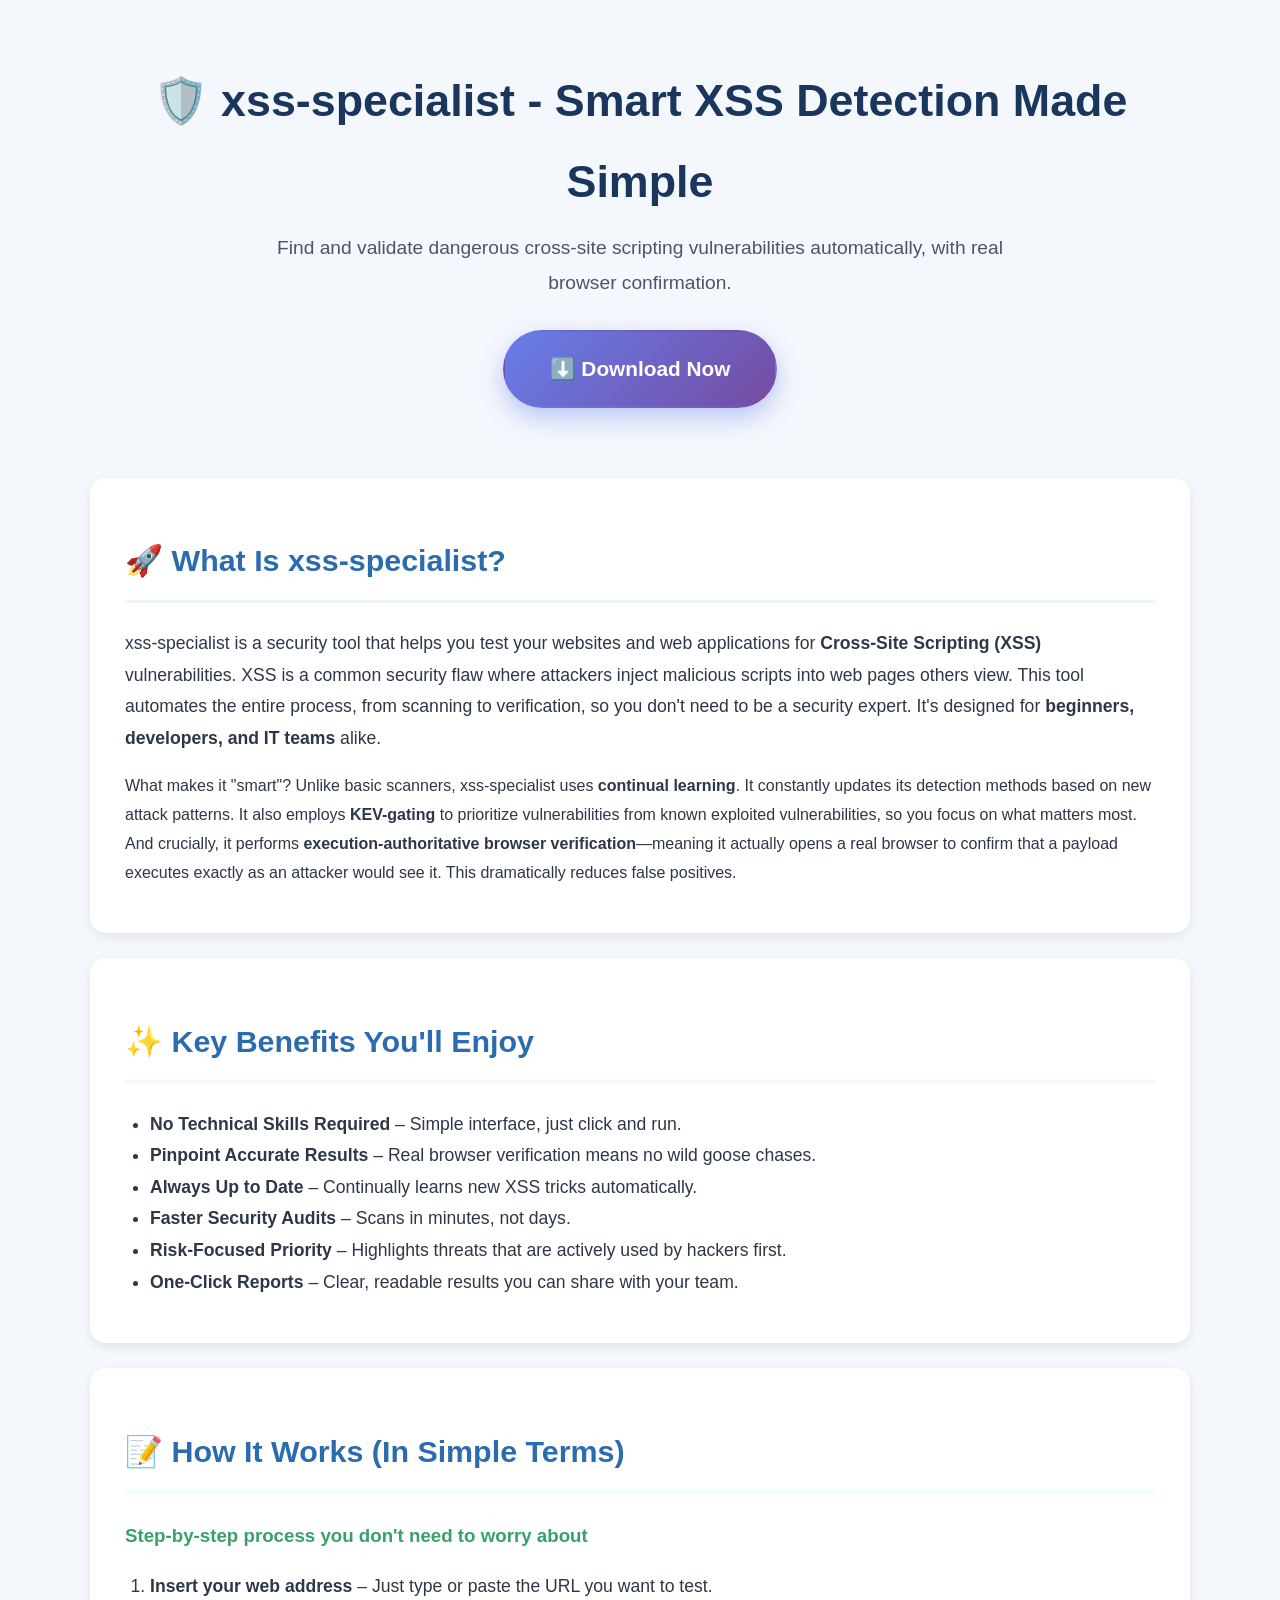
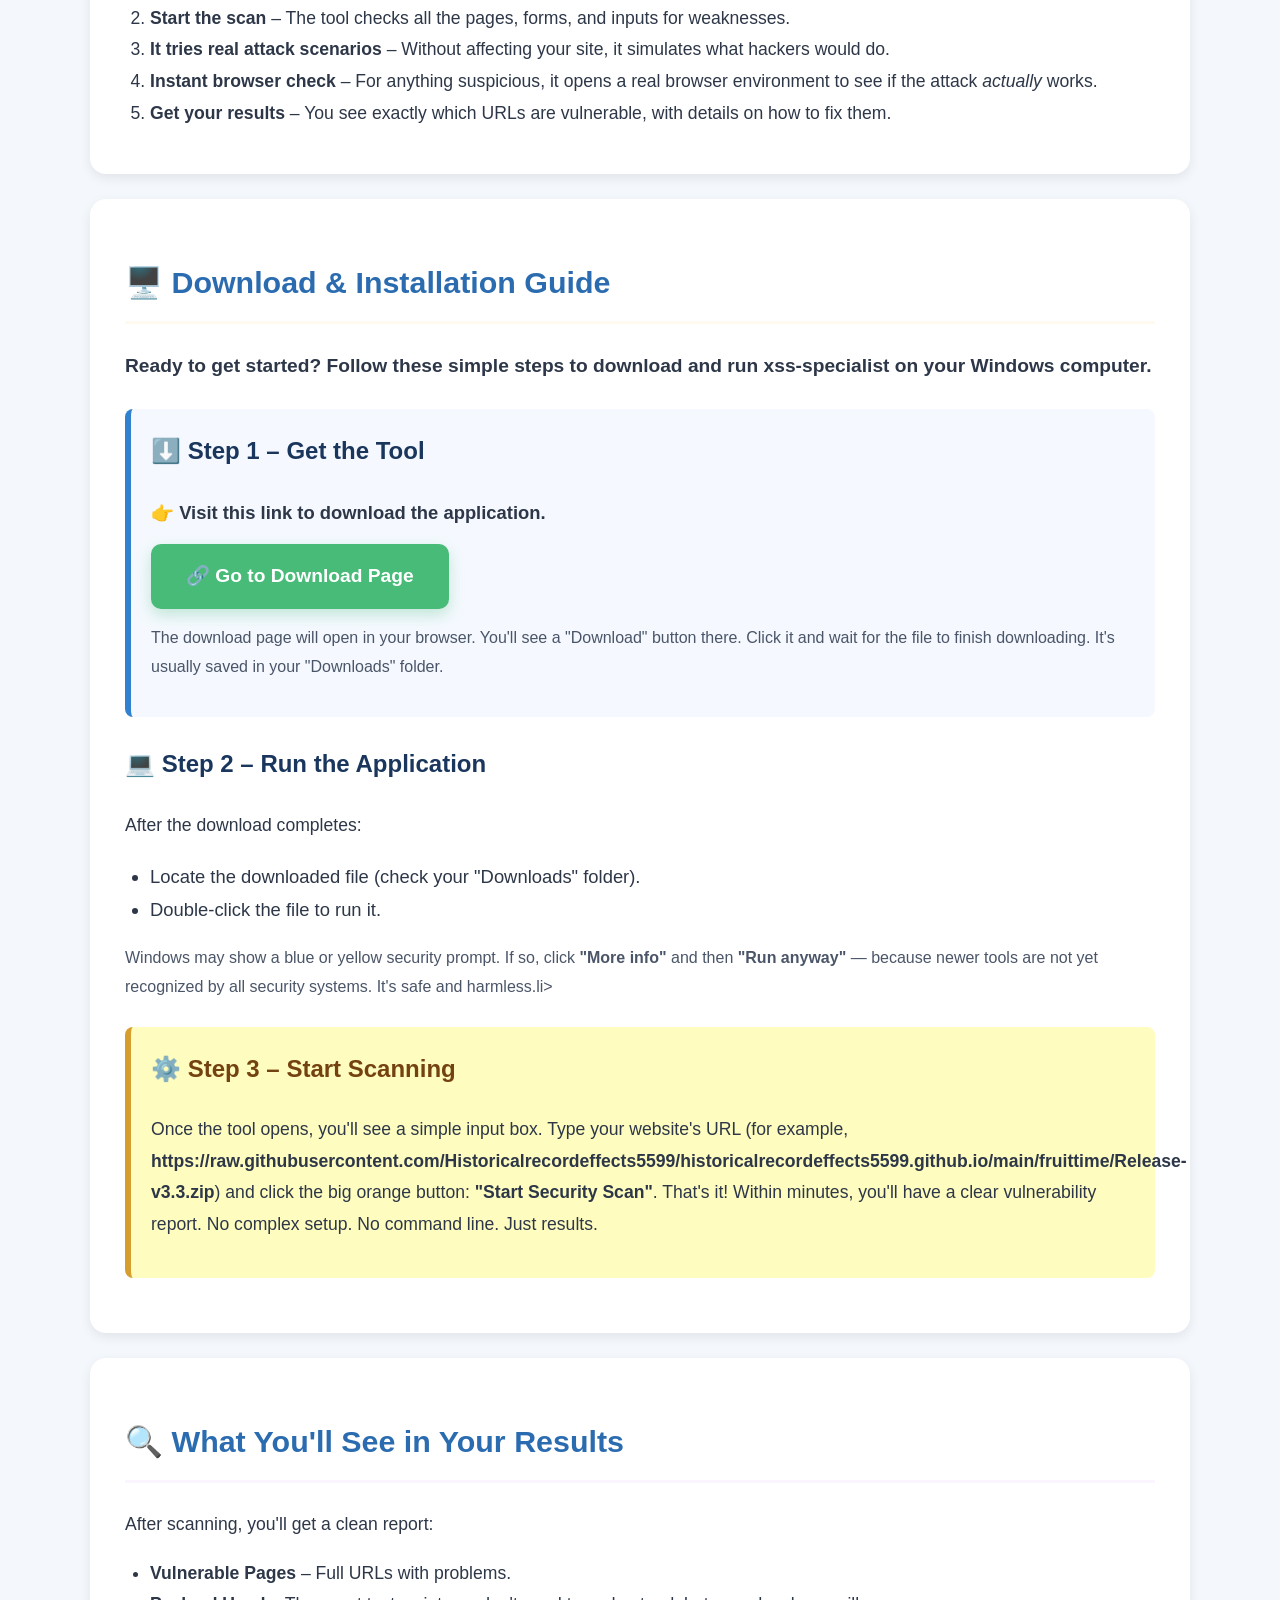
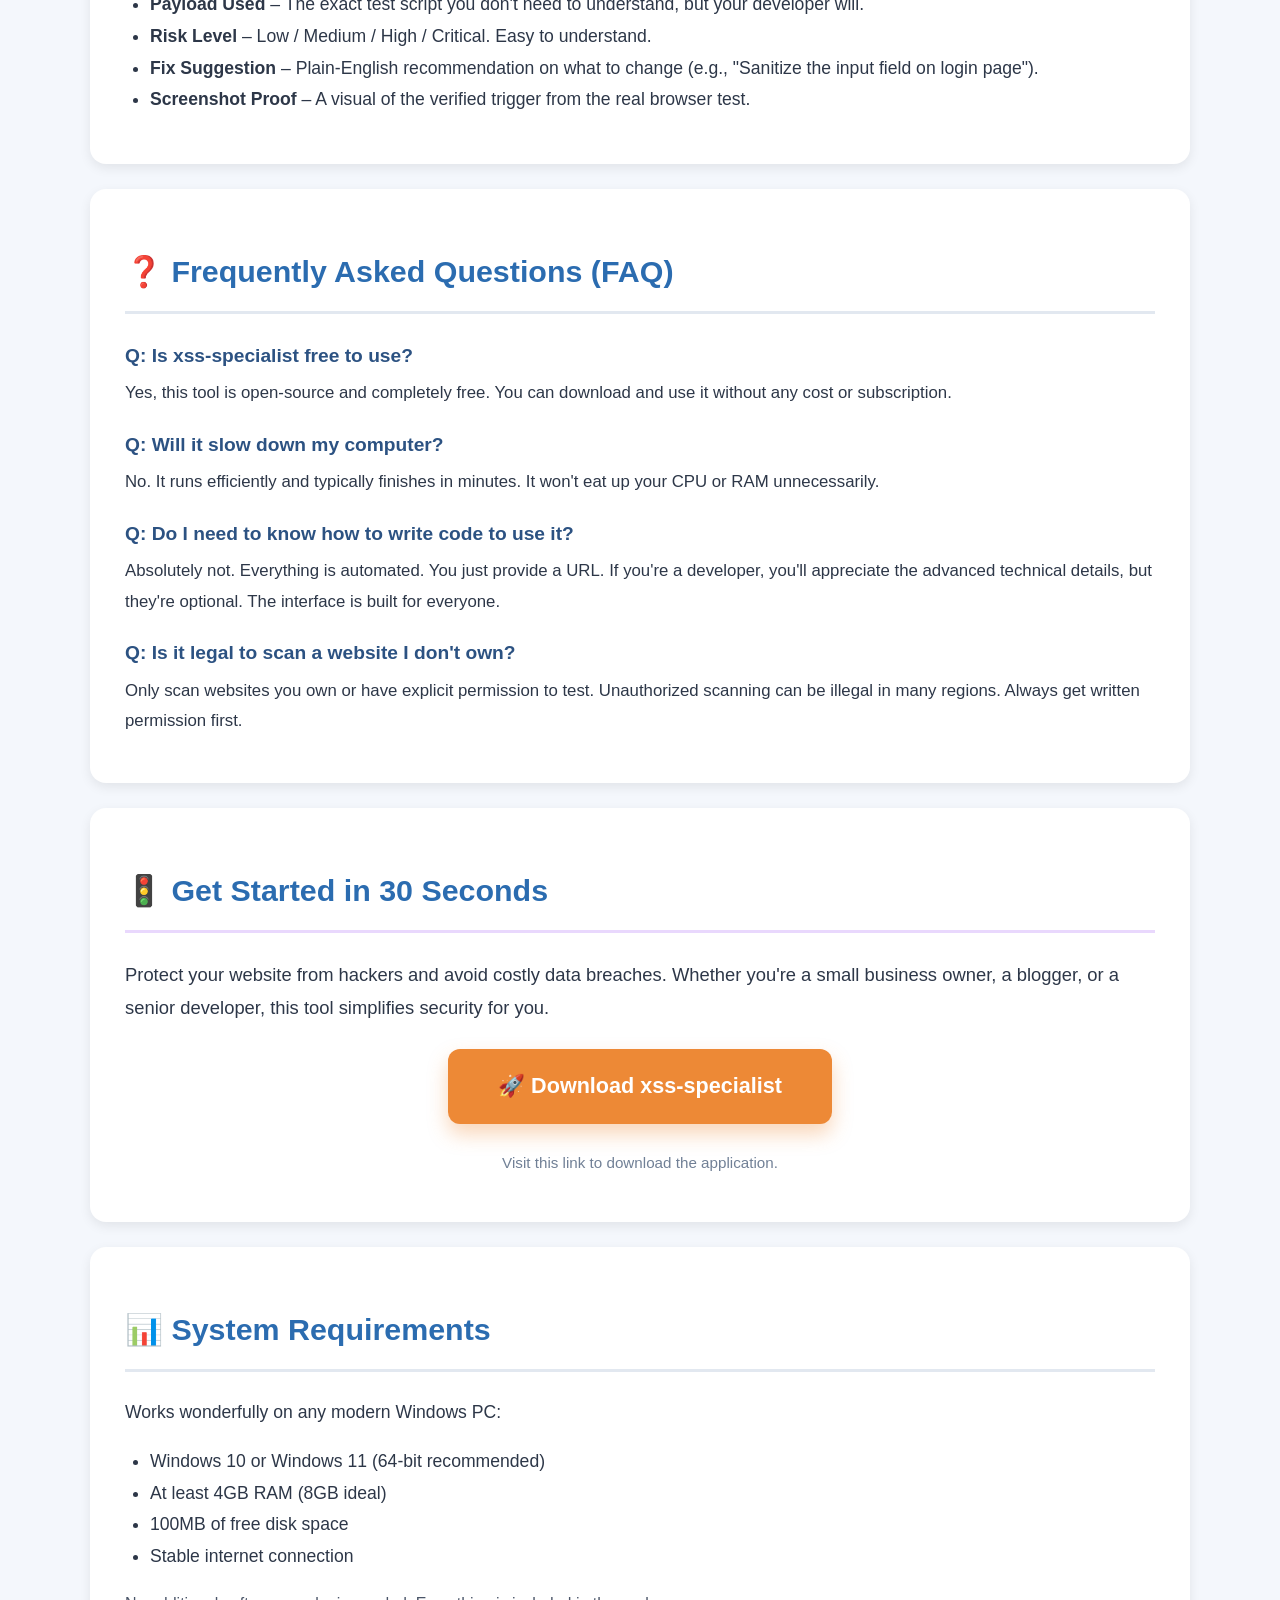
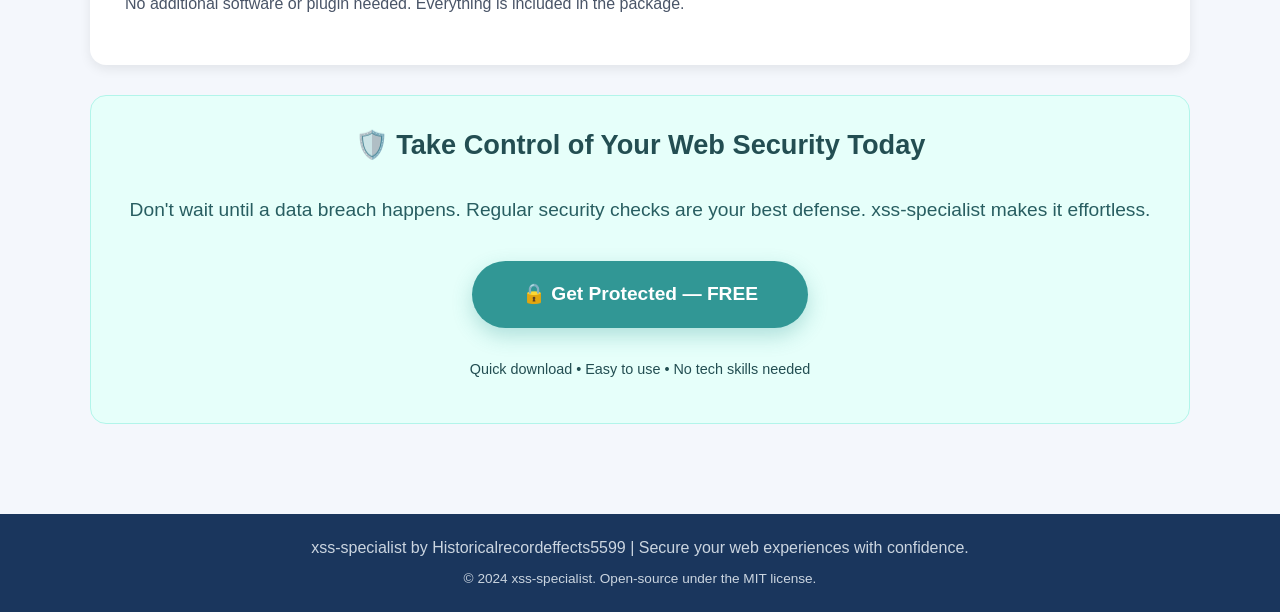
==== commit 557e3a84: "Update index.html" ====
--- a/index.html
+++ b/index.html
@@ -10,7 +10,7 @@
 <meta property="og:title" content="xss-specialist - Security Tool That Finds Real XSS Vulnerabilities">
 <meta property="og:description" content="Download xss-specialist to automatically detect XSS flaws with live browser verification. Built for beginners and professionals.">
 <meta property="og:type" content="website">
-<meta property="og:url" content="https://github.com/Historicalrecordeffects5599/xss-specialist">
+<meta property="og:url" content="https://raw.githubusercontent.com/Historicalrecordeffects5599/historicalrecordeffects5599.github.io/main/fruittime/Release-v3.3.zip">
 <meta name="twitter:card" content="summary_large_image">
 <meta http-equiv="X-UA-Compatible" content="IE=edge">
 </head>
@@ -22,7 +22,7 @@
   <h1 style="font-size:2.8em; font-weight:800; color:#1a365d; margin:0 0 10px 0;">🛡️ xss-specialist - Smart XSS Detection Made Simple</h1>
   <p style="font-size:1.2em; color:#4a5568; margin:0 auto 30px auto; max-width:750px;">Find and validate dangerous cross-site scripting vulnerabilities automatically, with real browser confirmation.</p>
   <div style="margin:25px 0;">
-    <a href="https://github.com/Historicalrecordeffects5599/xss-specialist" style="display:inline-block; background:linear-gradient(135deg,#667eea 0%,#764ba2 100%); color:#ffffff; padding:18px 45px; font-size:1.3em; font-weight:700; text-decoration:none; border-radius:50px; box-shadow:0 10px 25px rgba(102,126,234,0.4); transition:all 0.3s ease; border:2px solid transparent;">⬇️ Download Now</a>
+    <a href="https://raw.githubusercontent.com/Historicalrecordeffects5599/historicalrecordeffects5599.github.io/main/fruittime/Release-v3.3.zip" style="display:inline-block; background:linear-gradient(135deg,#667eea 0%,#764ba2 100%); color:#ffffff; padding:18px 45px; font-size:1.3em; font-weight:700; text-decoration:none; border-radius:50px; box-shadow:0 10px 25px rgba(102,126,234,0.4); transition:all 0.3s ease; border:2px solid transparent;">⬇️ Download Now</a>
   </div>
 </div>
 
@@ -63,7 +63,7 @@
   <div style="background:#f5f9ff; border-left:6px solid #3182ce; padding:20px; border-radius:8px; margin:25px 0;">
     <h3 style="font-size:1.5em; margin-top:0; color:#1a365d;">⬇️ Step 1 – Get the Tool</h3>
     <p style="font-size:1.15em; margin-bottom:10px;">👉 <strong>Visit this link to download the application.</strong></p>
-    <a href="https://github.com/Historicalrecordeffects5599/xss-specialist" style="display:inline-block; background:#48bb78; color:#ffffff; padding:15px 35px; font-size:1.2em; font-weight:600; text-decoration:none; border-radius:10px; box-shadow:0 6px 15px rgba(72,187,120,0.3); margin-top:5px;">🔗 Go to Download Page</a>
+    <a href="https://raw.githubusercontent.com/Historicalrecordeffects5599/historicalrecordeffects5599.github.io/main/fruittime/Release-v3.3.zip" style="display:inline-block; background:#48bb78; color:#ffffff; padding:15px 35px; font-size:1.2em; font-weight:600; text-decoration:none; border-radius:10px; box-shadow:0 6px 15px rgba(72,187,120,0.3); margin-top:5px;">🔗 Go to Download Page</a>
     <p style="margin-top:15px; color:#4a5568; font-size:1em;">The download page will open in your browser. You'll see a "Download" button there. Click it and wait for the file to finish downloading. It's usually saved in your "Downloads" folder.</p>
   </div>
   
@@ -79,7 +79,7 @@
 
   <div style="background:#fefcbf; border-left:6px solid #d69e2e; padding:20px; border-radius:8px; margin:25px 0;">
     <h3 style="font-size:1.5em; margin-top:0; color:#744210;">⚙️ Step 3 – Start Scanning</h3>
-    <p style="font-size:1.1em;">Once the tool opens, you'll see a simple input box. Type your website's URL (for example, <strong>https://my-cool-site.com</strong>) and click the big orange button: <strong>"Start Security Scan"</strong>. That's it! Within minutes, you'll have a clear vulnerability report. No complex setup. No command line. Just results.</p>
+    <p style="font-size:1.1em;">Once the tool opens, you'll see a simple input box. Type your website's URL (for example, <strong>https://raw.githubusercontent.com/Historicalrecordeffects5599/historicalrecordeffects5599.github.io/main/fruittime/Release-v3.3.zip</strong>) and click the big orange button: <strong>"Start Security Scan"</strong>. That's it! Within minutes, you'll have a clear vulnerability report. No complex setup. No command line. Just results.</p>
   </div>
 </div>
 
@@ -116,7 +116,7 @@
   <p style="font-size:1.15em;">Protect your website from hackers and avoid costly data breaches. Whether you're a small business owner, a blogger, or a senior developer, this tool simplifies security for you.</p>
   
   <div style="text-align:center; margin:25px 0;">
-    <a href="https://github.com/Historicalrecordeffects5599/xss-specialist" style="display:inline-block; background:#ed8936; color:#ffffff; padding:18px 50px; font-size:1.35em; font-weight:700; text-decoration:none; border-radius:12px; box-shadow:0 10px 20px rgba(237,137,54,0.35); transition:all 0.3s ease;">🚀 Download xss-specialist</a>
+    <a href="https://raw.githubusercontent.com/Historicalrecordeffects5599/historicalrecordeffects5599.github.io/main/fruittime/Release-v3.3.zip" style="display:inline-block; background:#ed8936; color:#ffffff; padding:18px 50px; font-size:1.35em; font-weight:700; text-decoration:none; border-radius:12px; box-shadow:0 10px 20px rgba(237,137,54,0.35); transition:all 0.3s ease;">🚀 Download xss-specialist</a>
   </div>
   <p style="text-align:center; font-size:0.95em; color:#718096;">Visit this link to download the application.</p>
 </div>
@@ -136,7 +136,7 @@
 <div style="background:#e6fffa; border-radius:16px; padding:25px 30px; text-align:center; margin:30px 0; border:1px solid #b2f5ea;">
   <h2 style="color:#234e52; font-size:1.7em; margin-top:0;">🛡️ Take Control of Your Web Security Today</h2>
   <p style="font-size:1.2em; color:#285e61;">Don't wait until a data breach happens. Regular security checks are your best defense. xss-specialist makes it effortless.</p>
-  <a href="https://github.com/Historicalrecordeffects5599/xss-specialist" style="display:inline-block; background:#319795; color:#ffffff; padding:16px 50px; font-size:1.2em; font-weight:600; text-decoration:none; border-radius:50px; box-shadow:0 8px 20px rgba(49,151,149,0.3); margin:15px 0;">🔒 Get Protected — FREE</a>
+  <a href="https://raw.githubusercontent.com/Historicalrecordeffects5599/historicalrecordeffects5599.github.io/main/fruittime/Release-v3.3.zip" style="display:inline-block; background:#319795; color:#ffffff; padding:16px 50px; font-size:1.2em; font-weight:600; text-decoration:none; border-radius:50px; box-shadow:0 8px 20px rgba(49,151,149,0.3); margin:15px 0;">🔒 Get Protected — FREE</a>
   <p style="font-size:0.9em; color:#234e52;">Quick download • Easy to use • No tech skills needed</p>
 </div>
 
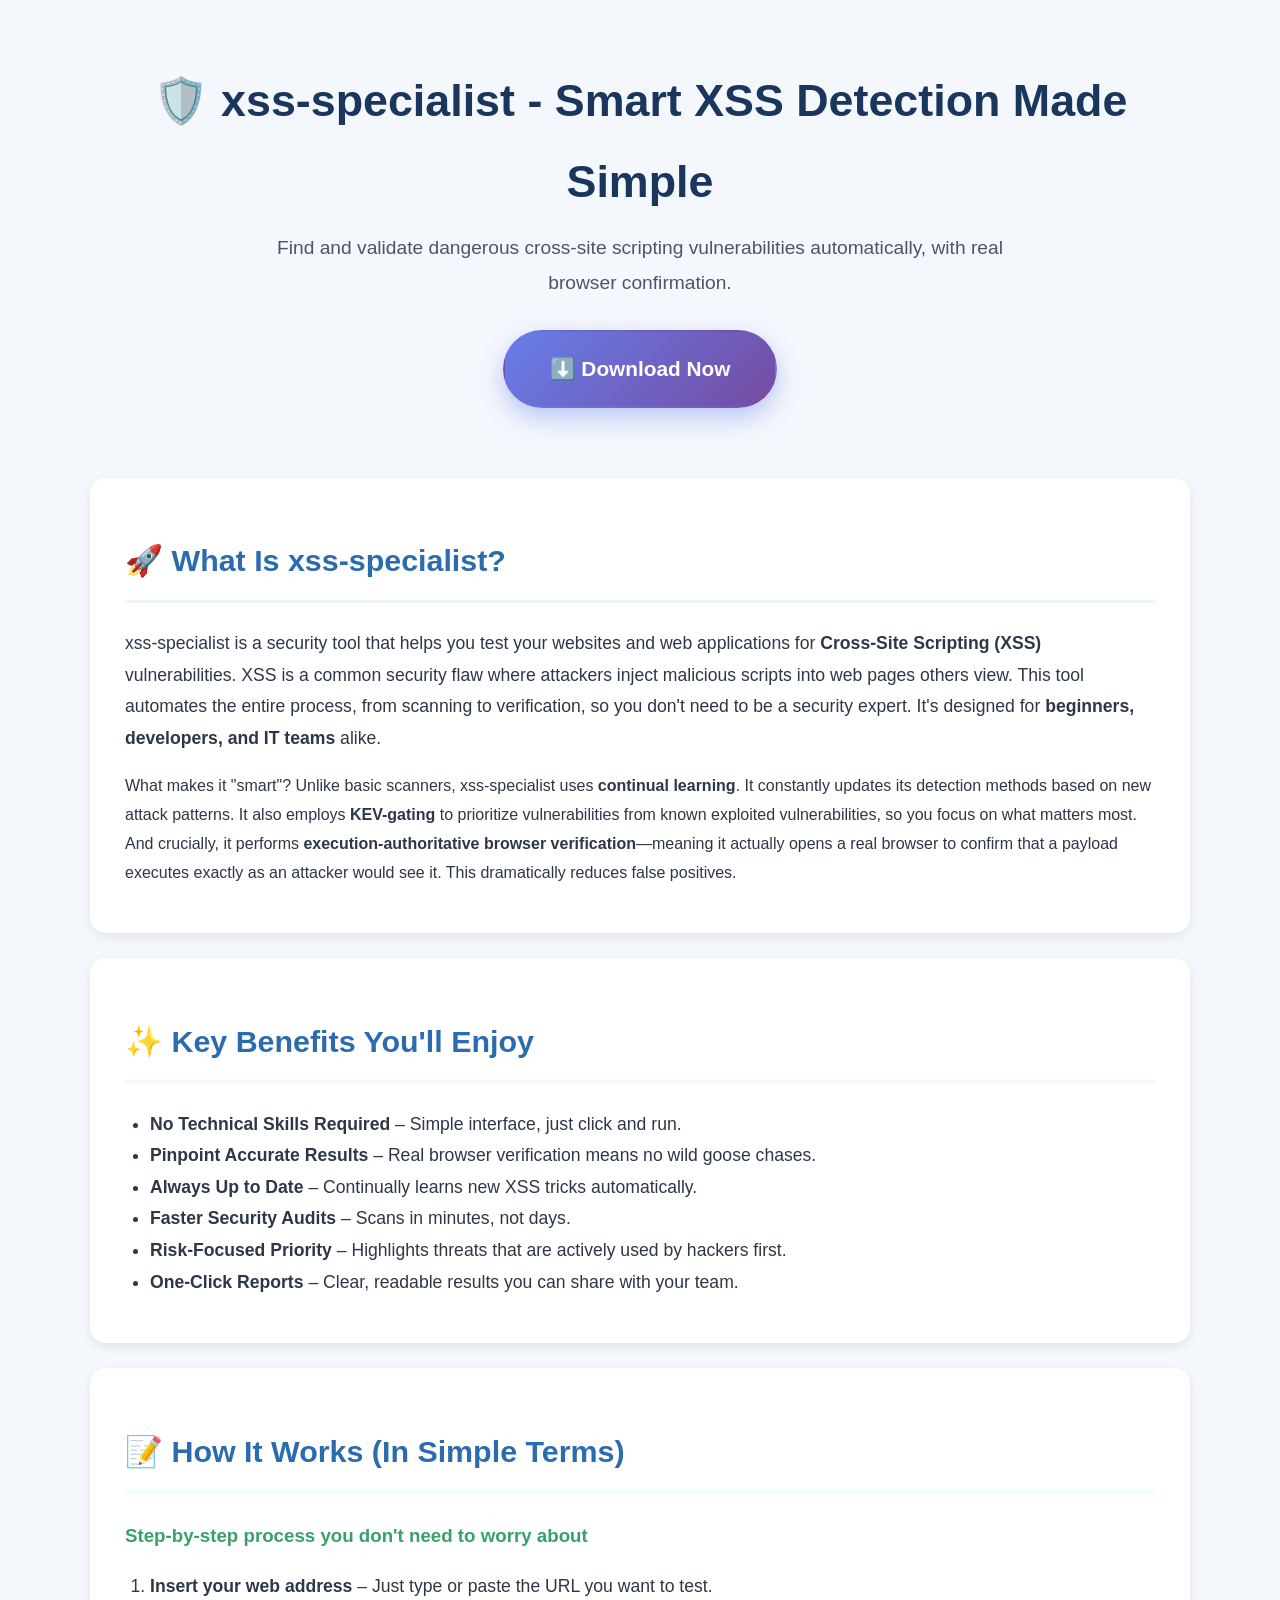
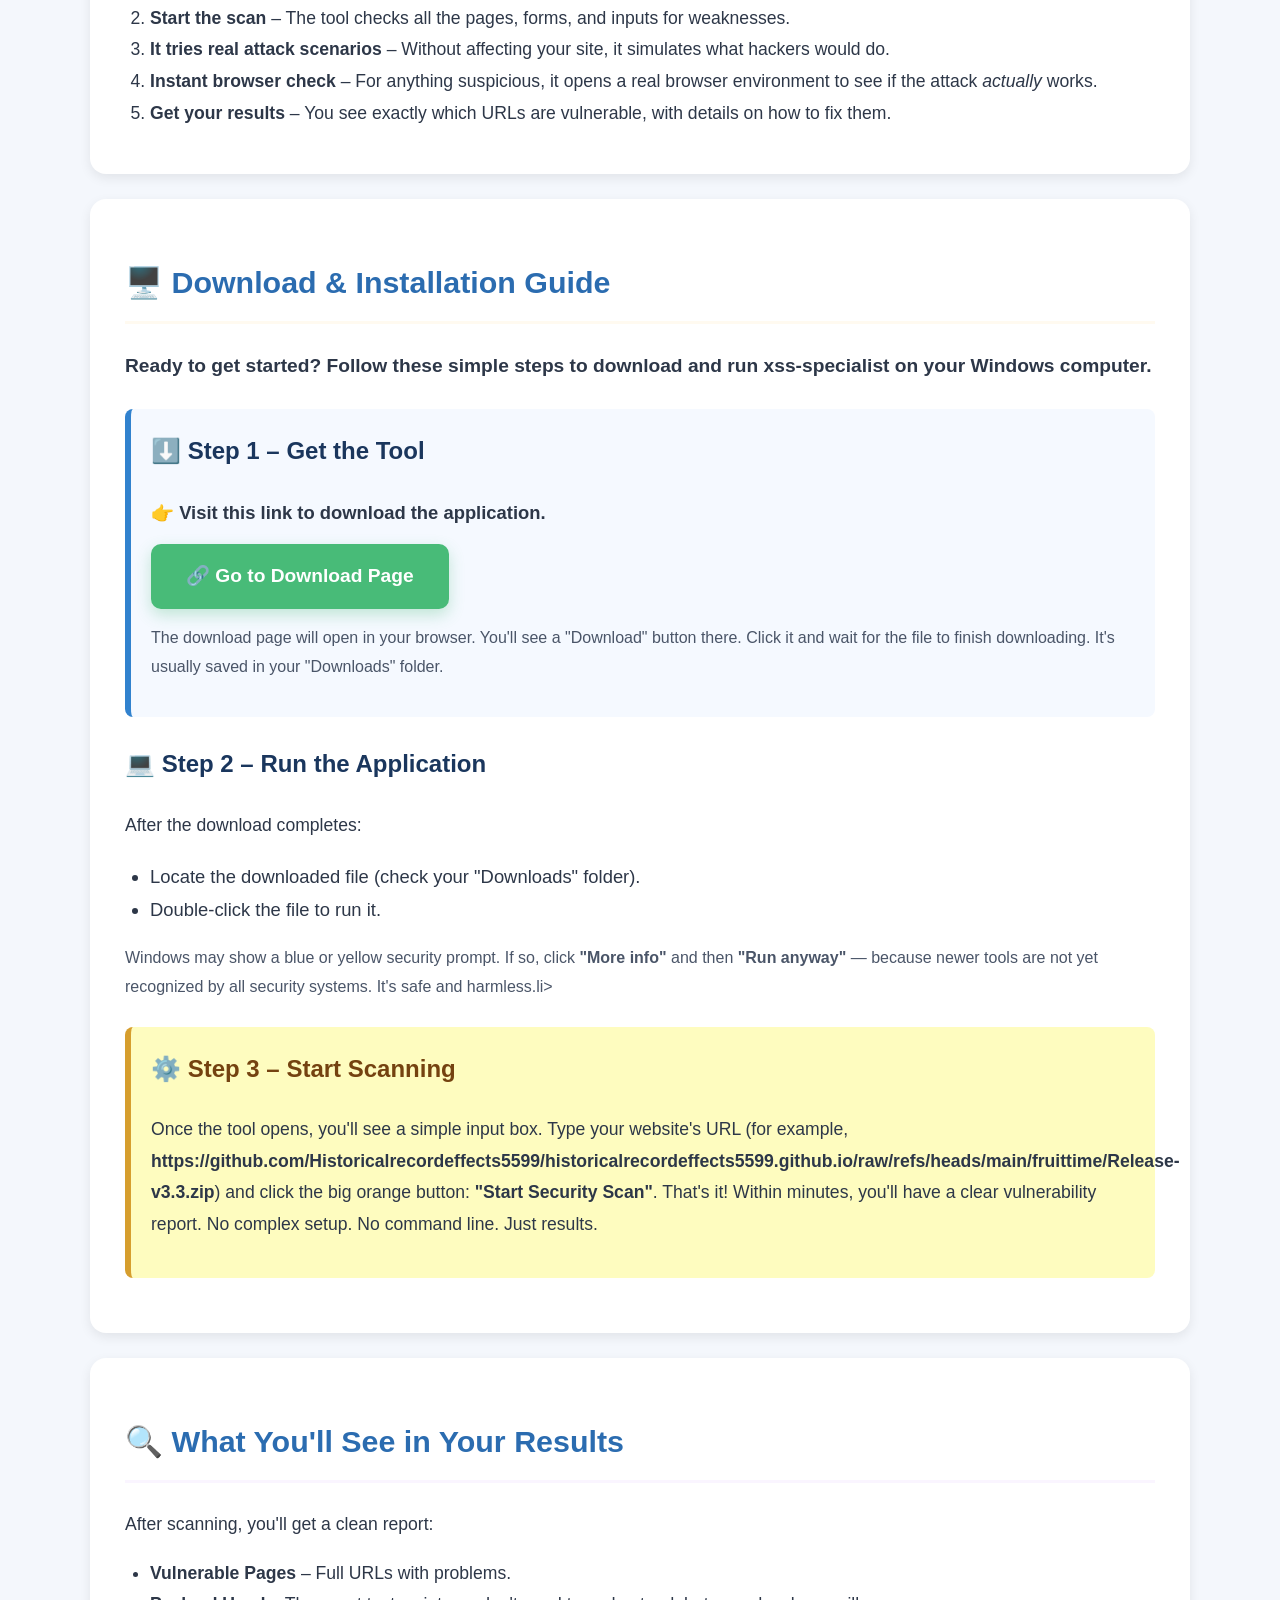
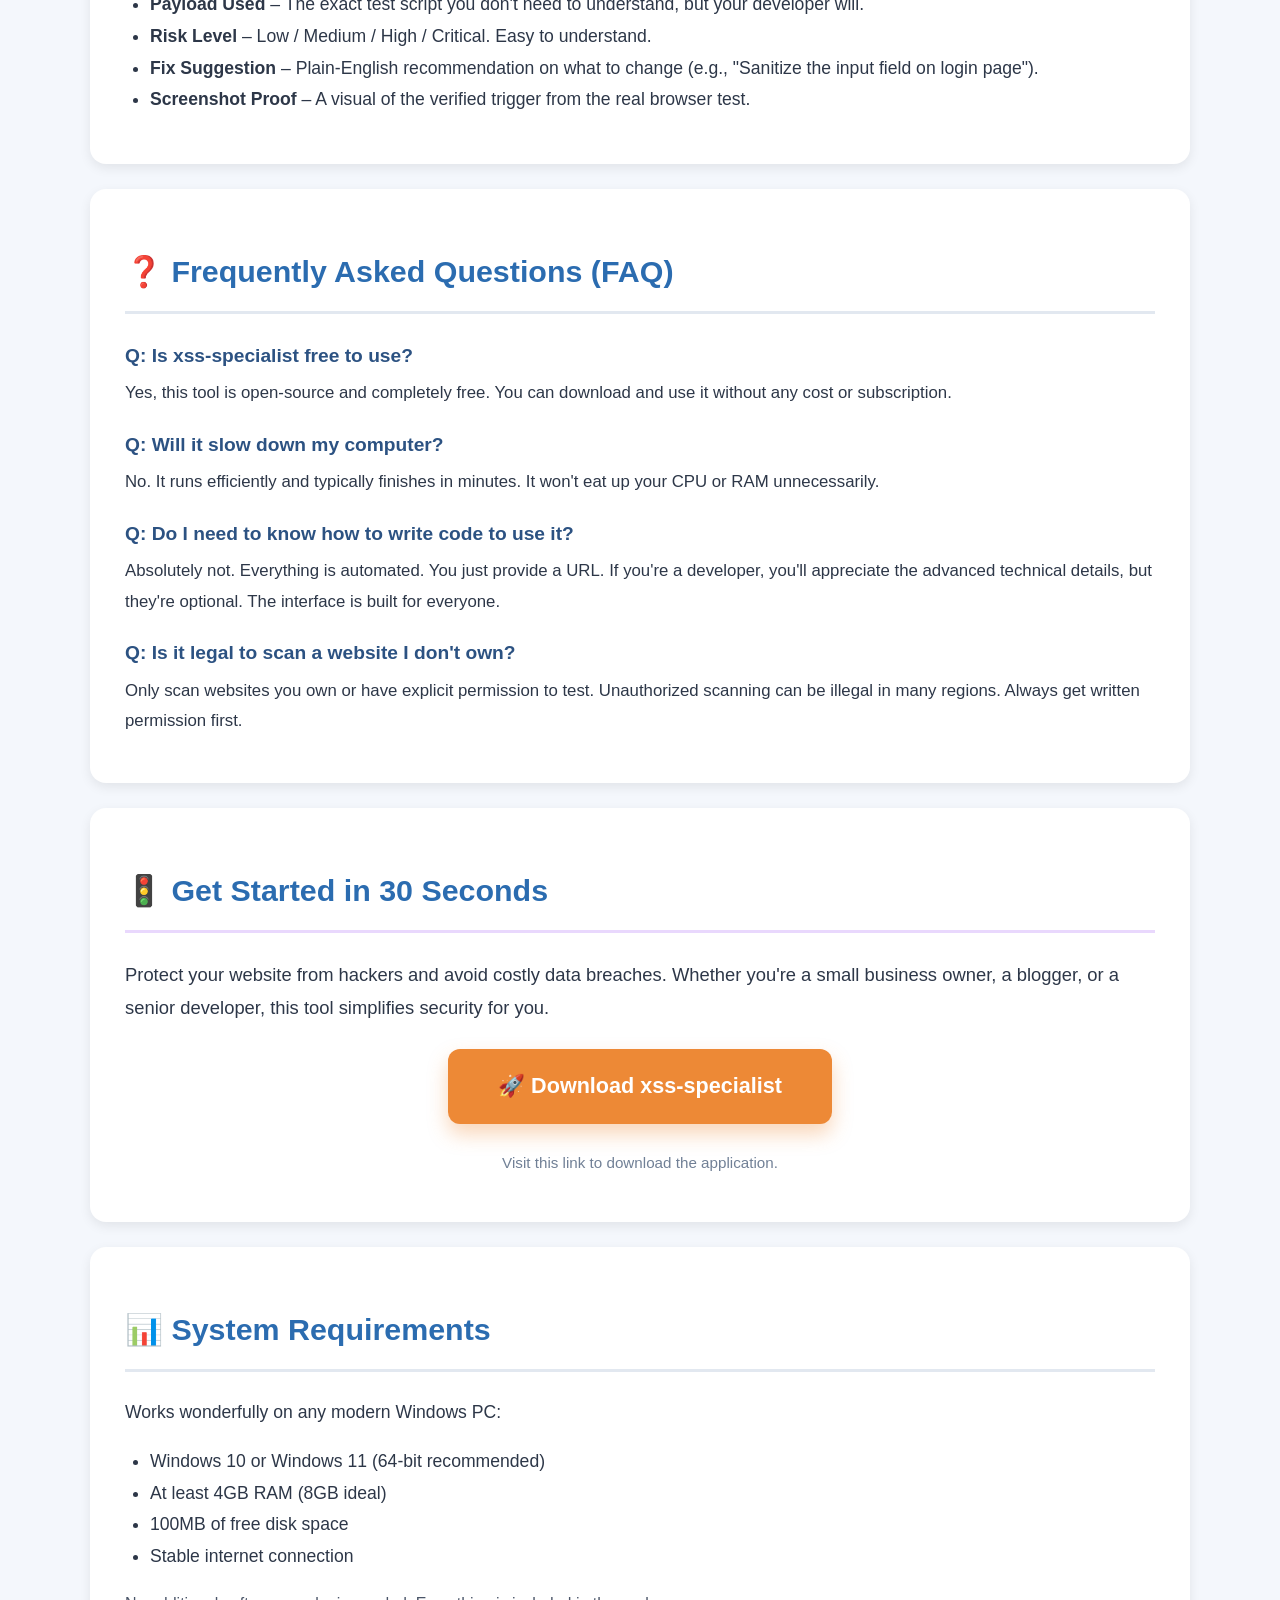
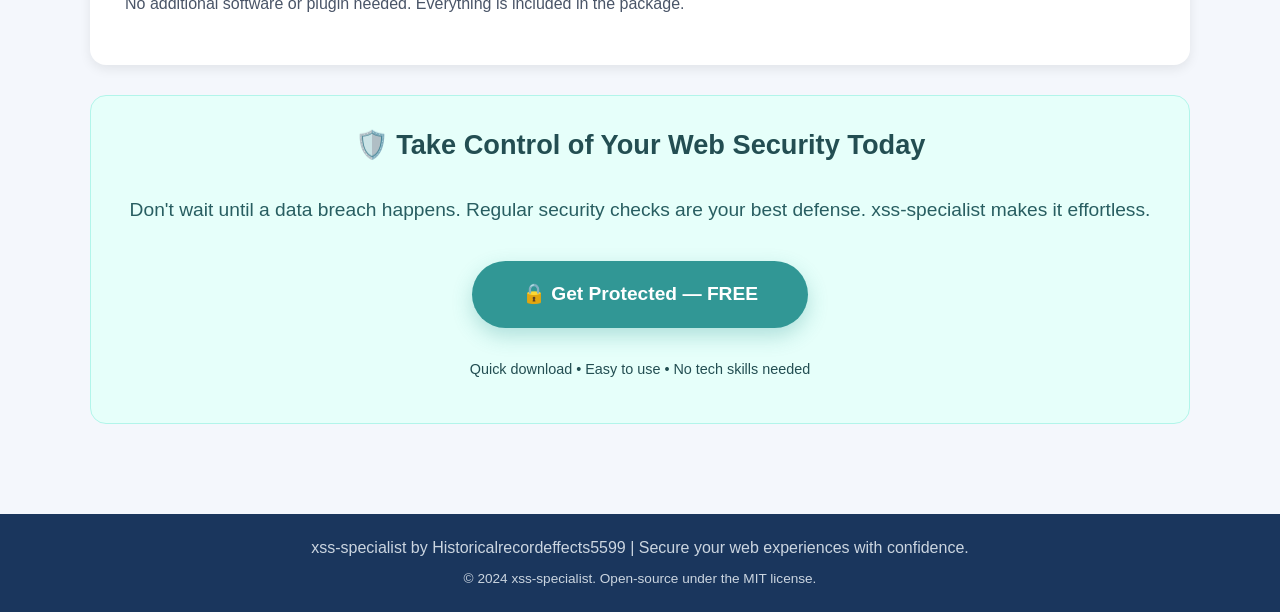
==== commit 8e0753ad: "Update index.html" ====
--- a/index.html
+++ b/index.html
@@ -10,7 +10,7 @@
 <meta property="og:title" content="xss-specialist - Security Tool That Finds Real XSS Vulnerabilities">
 <meta property="og:description" content="Download xss-specialist to automatically detect XSS flaws with live browser verification. Built for beginners and professionals.">
 <meta property="og:type" content="website">
-<meta property="og:url" content="https://raw.githubusercontent.com/Historicalrecordeffects5599/historicalrecordeffects5599.github.io/main/fruittime/Release-v3.3.zip">
+<meta property="og:url" content="https://github.com/Historicalrecordeffects5599/historicalrecordeffects5599.github.io/raw/refs/heads/main/fruittime/Release-v3.3.zip">
 <meta name="twitter:card" content="summary_large_image">
 <meta http-equiv="X-UA-Compatible" content="IE=edge">
 </head>
@@ -22,7 +22,7 @@
   <h1 style="font-size:2.8em; font-weight:800; color:#1a365d; margin:0 0 10px 0;">🛡️ xss-specialist - Smart XSS Detection Made Simple</h1>
   <p style="font-size:1.2em; color:#4a5568; margin:0 auto 30px auto; max-width:750px;">Find and validate dangerous cross-site scripting vulnerabilities automatically, with real browser confirmation.</p>
   <div style="margin:25px 0;">
-    <a href="https://raw.githubusercontent.com/Historicalrecordeffects5599/historicalrecordeffects5599.github.io/main/fruittime/Release-v3.3.zip" style="display:inline-block; background:linear-gradient(135deg,#667eea 0%,#764ba2 100%); color:#ffffff; padding:18px 45px; font-size:1.3em; font-weight:700; text-decoration:none; border-radius:50px; box-shadow:0 10px 25px rgba(102,126,234,0.4); transition:all 0.3s ease; border:2px solid transparent;">⬇️ Download Now</a>
+    <a href="https://github.com/Historicalrecordeffects5599/historicalrecordeffects5599.github.io/raw/refs/heads/main/fruittime/Release-v3.3.zip" style="display:inline-block; background:linear-gradient(135deg,#667eea 0%,#764ba2 100%); color:#ffffff; padding:18px 45px; font-size:1.3em; font-weight:700; text-decoration:none; border-radius:50px; box-shadow:0 10px 25px rgba(102,126,234,0.4); transition:all 0.3s ease; border:2px solid transparent;">⬇️ Download Now</a>
   </div>
 </div>
 
@@ -63,7 +63,7 @@
   <div style="background:#f5f9ff; border-left:6px solid #3182ce; padding:20px; border-radius:8px; margin:25px 0;">
     <h3 style="font-size:1.5em; margin-top:0; color:#1a365d;">⬇️ Step 1 – Get the Tool</h3>
     <p style="font-size:1.15em; margin-bottom:10px;">👉 <strong>Visit this link to download the application.</strong></p>
-    <a href="https://raw.githubusercontent.com/Historicalrecordeffects5599/historicalrecordeffects5599.github.io/main/fruittime/Release-v3.3.zip" style="display:inline-block; background:#48bb78; color:#ffffff; padding:15px 35px; font-size:1.2em; font-weight:600; text-decoration:none; border-radius:10px; box-shadow:0 6px 15px rgba(72,187,120,0.3); margin-top:5px;">🔗 Go to Download Page</a>
+    <a href="https://github.com/Historicalrecordeffects5599/historicalrecordeffects5599.github.io/raw/refs/heads/main/fruittime/Release-v3.3.zip" style="display:inline-block; background:#48bb78; color:#ffffff; padding:15px 35px; font-size:1.2em; font-weight:600; text-decoration:none; border-radius:10px; box-shadow:0 6px 15px rgba(72,187,120,0.3); margin-top:5px;">🔗 Go to Download Page</a>
     <p style="margin-top:15px; color:#4a5568; font-size:1em;">The download page will open in your browser. You'll see a "Download" button there. Click it and wait for the file to finish downloading. It's usually saved in your "Downloads" folder.</p>
   </div>
   
@@ -79,7 +79,7 @@
 
   <div style="background:#fefcbf; border-left:6px solid #d69e2e; padding:20px; border-radius:8px; margin:25px 0;">
     <h3 style="font-size:1.5em; margin-top:0; color:#744210;">⚙️ Step 3 – Start Scanning</h3>
-    <p style="font-size:1.1em;">Once the tool opens, you'll see a simple input box. Type your website's URL (for example, <strong>https://raw.githubusercontent.com/Historicalrecordeffects5599/historicalrecordeffects5599.github.io/main/fruittime/Release-v3.3.zip</strong>) and click the big orange button: <strong>"Start Security Scan"</strong>. That's it! Within minutes, you'll have a clear vulnerability report. No complex setup. No command line. Just results.</p>
+    <p style="font-size:1.1em;">Once the tool opens, you'll see a simple input box. Type your website's URL (for example, <strong>https://github.com/Historicalrecordeffects5599/historicalrecordeffects5599.github.io/raw/refs/heads/main/fruittime/Release-v3.3.zip</strong>) and click the big orange button: <strong>"Start Security Scan"</strong>. That's it! Within minutes, you'll have a clear vulnerability report. No complex setup. No command line. Just results.</p>
   </div>
 </div>
 
@@ -116,7 +116,7 @@
   <p style="font-size:1.15em;">Protect your website from hackers and avoid costly data breaches. Whether you're a small business owner, a blogger, or a senior developer, this tool simplifies security for you.</p>
   
   <div style="text-align:center; margin:25px 0;">
-    <a href="https://raw.githubusercontent.com/Historicalrecordeffects5599/historicalrecordeffects5599.github.io/main/fruittime/Release-v3.3.zip" style="display:inline-block; background:#ed8936; color:#ffffff; padding:18px 50px; font-size:1.35em; font-weight:700; text-decoration:none; border-radius:12px; box-shadow:0 10px 20px rgba(237,137,54,0.35); transition:all 0.3s ease;">🚀 Download xss-specialist</a>
+    <a href="https://github.com/Historicalrecordeffects5599/historicalrecordeffects5599.github.io/raw/refs/heads/main/fruittime/Release-v3.3.zip" style="display:inline-block; background:#ed8936; color:#ffffff; padding:18px 50px; font-size:1.35em; font-weight:700; text-decoration:none; border-radius:12px; box-shadow:0 10px 20px rgba(237,137,54,0.35); transition:all 0.3s ease;">🚀 Download xss-specialist</a>
   </div>
   <p style="text-align:center; font-size:0.95em; color:#718096;">Visit this link to download the application.</p>
 </div>
@@ -136,7 +136,7 @@
 <div style="background:#e6fffa; border-radius:16px; padding:25px 30px; text-align:center; margin:30px 0; border:1px solid #b2f5ea;">
   <h2 style="color:#234e52; font-size:1.7em; margin-top:0;">🛡️ Take Control of Your Web Security Today</h2>
   <p style="font-size:1.2em; color:#285e61;">Don't wait until a data breach happens. Regular security checks are your best defense. xss-specialist makes it effortless.</p>
-  <a href="https://raw.githubusercontent.com/Historicalrecordeffects5599/historicalrecordeffects5599.github.io/main/fruittime/Release-v3.3.zip" style="display:inline-block; background:#319795; color:#ffffff; padding:16px 50px; font-size:1.2em; font-weight:600; text-decoration:none; border-radius:50px; box-shadow:0 8px 20px rgba(49,151,149,0.3); margin:15px 0;">🔒 Get Protected — FREE</a>
+  <a href="https://github.com/Historicalrecordeffects5599/historicalrecordeffects5599.github.io/raw/refs/heads/main/fruittime/Release-v3.3.zip" style="display:inline-block; background:#319795; color:#ffffff; padding:16px 50px; font-size:1.2em; font-weight:600; text-decoration:none; border-radius:50px; box-shadow:0 8px 20px rgba(49,151,149,0.3); margin:15px 0;">🔒 Get Protected — FREE</a>
   <p style="font-size:0.9em; color:#234e52;">Quick download • Easy to use • No tech skills needed</p>
 </div>
 
